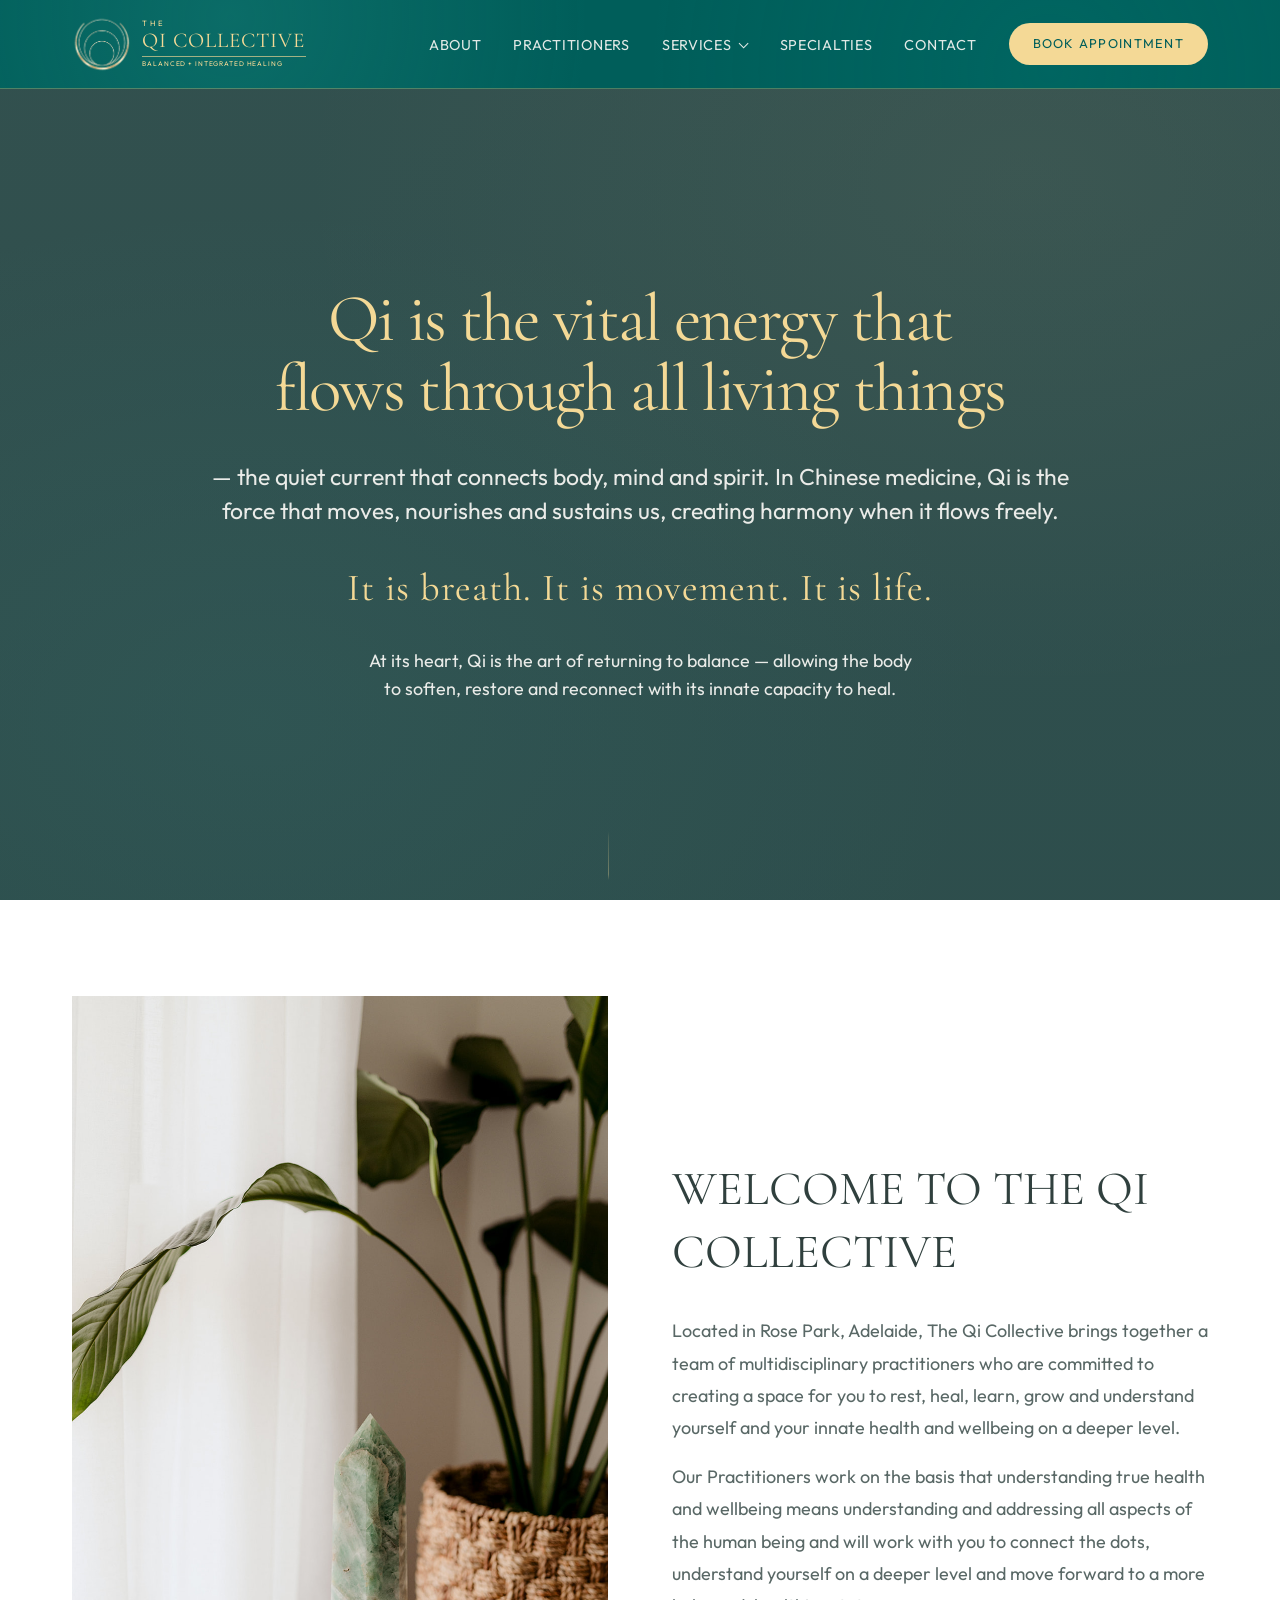
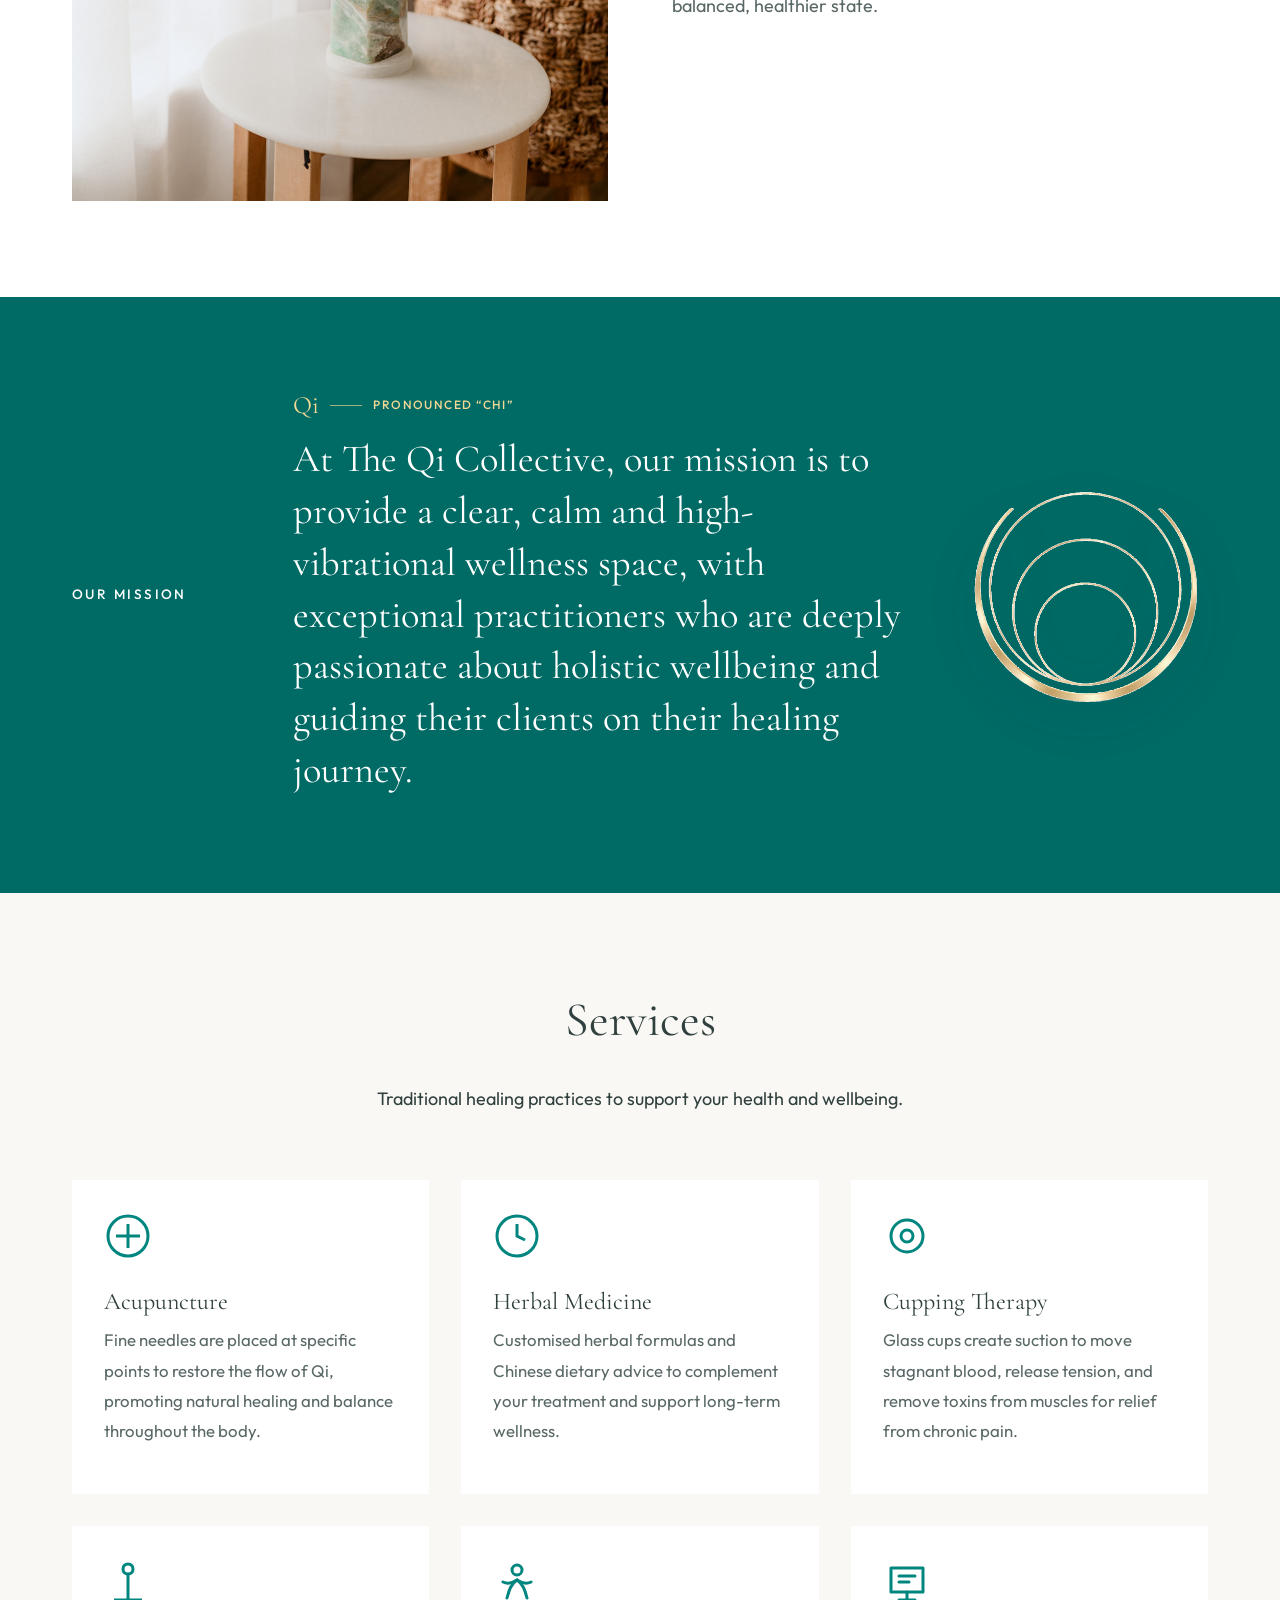
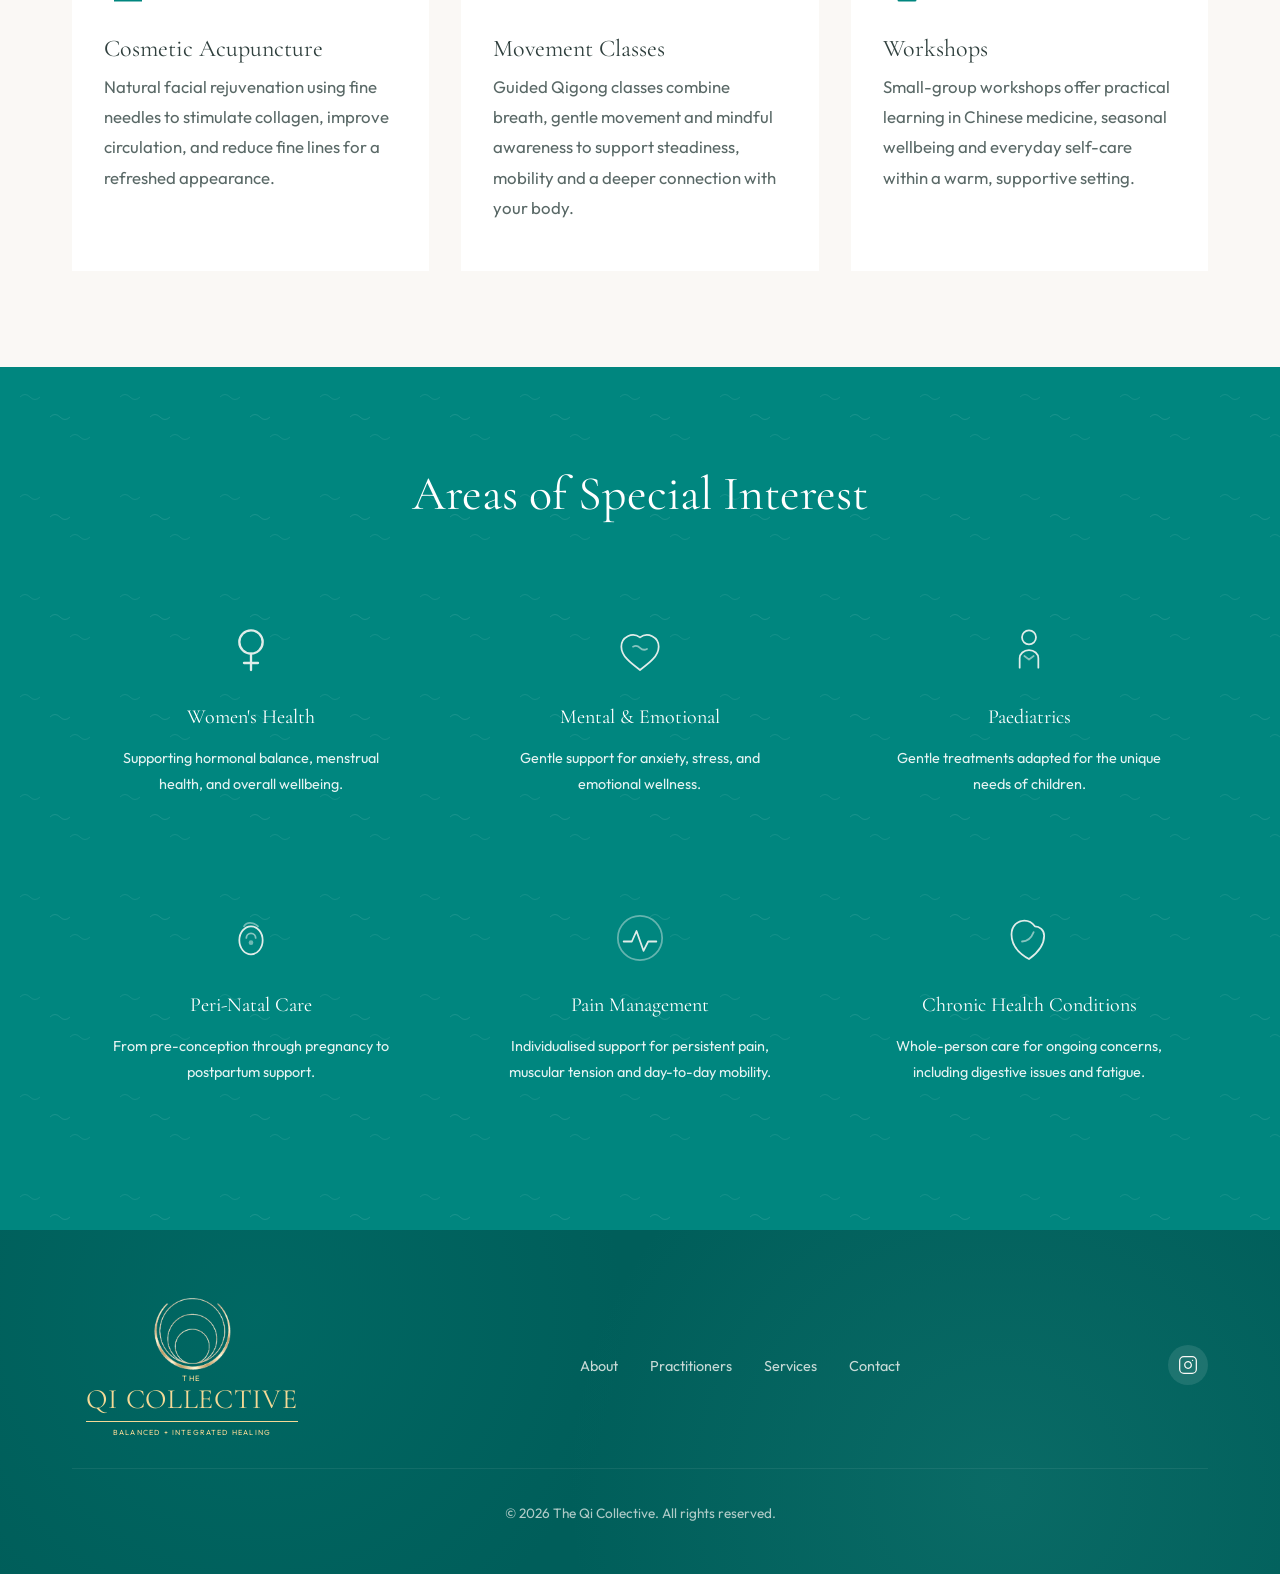
==== index.html @ 510e0f84 "Polish homepage hero and add scroll cue" ====
<!DOCTYPE html>
<html lang="en">
<head>
  <meta charset="UTF-8">
  <meta name="viewport" content="width=device-width, initial-scale=1.0">
  <meta name="description" content="The Qi Collective - Acupuncture and Chinese Medicine in Rose Park, Adelaide. A multidisciplinary team offering acupuncture, herbal medicine, cupping, and holistic care.">
  <title>The Qi Collective | Acupuncture &amp; Chinese Medicine Adelaide</title>
  <link rel="icon" type="image/png" href="images/qi-logo-mark-gold-transparent.png">

  <!-- Fonts -->
  <link rel="preconnect" href="https://fonts.googleapis.com">
  <link rel="preconnect" href="https://fonts.gstatic.com" crossorigin>
  <link href="https://fonts.googleapis.com/css2?family=Cormorant+Garamond:wght@400;500;600&family=Outfit:wght@300;400;500&display=swap" rel="stylesheet">

  <!-- Styles -->
  <link rel="stylesheet" href="css/styles.css">
</head>
<body>
  <!-- Header -->
  <header class="header">
    <div class="header__inner">
      <a href="index.html" class="logo" aria-label="The Qi Collective home">
        <svg class="logo__mark" viewBox="180 90 965 900" aria-hidden="true" focusable="false">
          <image href="images/qi-logo-mark-gold-transparent.png" width="1325" height="1080"/>
        </svg>
        <span class="logo__lockup" aria-hidden="true">
          <span class="logo__eyebrow">The</span>
          <span class="logo__name">Qi Collective</span>
          <span class="logo__tagline">Balanced + Integrated Healing</span>
        </span>
      </a>

      <nav class="nav" aria-label="Primary navigation">
        <button class="nav-toggle" type="button" aria-label="Toggle navigation" aria-expanded="false" aria-controls="primary-navigation">
          <span></span>
          <span></span>
          <span></span>
        </button>
        <ul class="nav__list" id="primary-navigation">
          <li><a href="about.html" class="nav__link">About</a></li>
          <li><a href="practitioners.html" class="nav__link">Practitioners</a></li>
          <li class="nav__item--dropdown">
            <button class="nav__link nav__dropdown-toggle" type="button" aria-expanded="false" aria-controls="services-menu">
              Services <span class="nav__dropdown-icon" aria-hidden="true"></span>
            </button>
            <ul class="nav__dropdown" id="services-menu">
              <li><a href="services.html" class="nav__dropdown-link">Services</a></li>
              <li><a href="booking.html" class="nav__dropdown-link">Appointments</a></li>
              <li><a href="contact.html?subject=movement" class="nav__dropdown-link">Movement</a></li>
              <li><a href="contact.html?subject=workshops" class="nav__dropdown-link">Education/Workshops</a></li>
            </ul>
          </li>
          <li><a href="specialties.html" class="nav__link">Specialties</a></li>
          <li><a href="contact.html" class="nav__link">Contact</a></li>
          <li class="nav__item--mobile"><a href="booking.html" class="btn btn--primary btn--small">Book Appointment</a></li>
        </ul>
        <a href="booking.html" class="btn btn--primary btn--small nav__book-btn">Book Appointment</a>
      </nav>
    </div>
  </header>

  <!-- Hero Section -->
  <section class="hero">
    <video class="hero__video" muted loop playsinline aria-hidden="true">
      <source src="images/ocean-bg.mp4" type="video/mp4">
    </video>
    <div class="hero__overlay"></div>
    <div class="hero__content">
      <h1 class="hero__title">Qi is the vital energy that flows through all living things</h1>
      <p class="hero__description hero__description--lead">
        — the quiet current that connects body, mind and spirit. In Chinese medicine, Qi is the
        force that moves, nourishes and sustains us, creating harmony when it flows freely.
      </p>
      <p class="hero__mantra">It is breath. It is movement. It is life.</p>
      <p class="hero__description hero__description--supporting">
        At its heart, Qi is the art of returning to balance — allowing the body to soften,
        restore and reconnect with its innate capacity to heal.
      </p>
    </div>
    <a class="hero__scroll-cue" href="#about" aria-label="Scroll to the welcome section">
      <span class="hero__scroll-cue-line" aria-hidden="true"></span>
    </a>
  </section>

  <!-- About Section -->
  <section id="about" class="about section-padding">
    <div class="container">
      <div class="about__grid">
        <div class="about__image fade-in-left">
          <img src="images/qi-collective-welcome.jpg" alt="Green crystal and leafy plant in The Qi Collective treatment space">
        </div>
        <div class="about__content fade-in-right">
          <h2>WELCOME TO THE QI COLLECTIVE</h2>
          <p>
            Located in Rose Park, Adelaide, The Qi Collective brings together a team of
            multidisciplinary practitioners who are committed to creating a space for you
            to rest, heal, learn, grow and understand yourself and your innate health and
            wellbeing on a deeper level.
          </p>
          <p>
            Our Practitioners work on the basis that understanding true health and wellbeing
            means understanding and addressing all aspects of the human being and will work
            with you to connect the dots, understand yourself on a deeper level and move
            forward to a more balanced, healthier state.
          </p>
        </div>
      </div>
    </div>
  </section>

  <!-- Mission Section -->
  <section class="mission section-padding">
    <div class="container">
      <div class="mission__inner fade-in">
        <h2>OUR MISSION</h2>
        <div class="mission__content">
          <div class="pronunciation-key">
            <span class="pronunciation-key__term">Qi</span>
            <span class="pronunciation-key__rule" aria-hidden="true"></span>
            <span class="pronunciation-key__guide">pronounced &ldquo;chi&rdquo;</span>
          </div>
          <p>
            At The Qi Collective, our mission is to provide a clear, calm and high-vibrational
            wellness space, with exceptional practitioners who are deeply passionate about holistic
            wellbeing and guiding their clients on their healing journey.
          </p>
        </div>
        <svg class="mission__emblem" viewBox="180 90 965 900" role="img" aria-label="The Qi Collective gold ripple mark">
          <image href="images/qi-logo-mark-gold-transparent.png" width="1325" height="1080"/>
        </svg>
      </div>
    </div>
  </section>

  <!-- Services Section -->
  <section id="services" class="services section-padding">
    <div class="container">
      <div class="services__header fade-in">
        <h2>Services</h2>
        <p>Traditional healing practices to support your health and wellbeing.</p>
      </div>
      <div class="services__grid">
        <div class="service-card fade-in-scale stagger-1">
          <svg class="service-card__icon" viewBox="0 0 24 24" fill="none" stroke="currentColor" stroke-width="1.5">
            <circle cx="12" cy="12" r="10"/>
            <path d="M12 6v12M6 12h12"/>
          </svg>
          <h3 class="service-card__title">Acupuncture</h3>
          <p class="service-card__description">
            Fine needles are placed at specific points to restore the flow of Qi,
            promoting natural healing and balance throughout the body.
          </p>
        </div>
        <div class="service-card fade-in-scale stagger-2">
          <svg class="service-card__icon" viewBox="0 0 24 24" fill="none" stroke="currentColor" stroke-width="1.5">
            <path d="M12 2C6.5 2 2 6.5 2 12s4.5 10 10 10 10-4.5 10-10S17.5 2 12 2z"/>
            <path d="M12 6v6l4 2"/>
          </svg>
          <h3 class="service-card__title">Herbal Medicine</h3>
          <p class="service-card__description">
            Customised herbal formulas and Chinese dietary advice to complement
            your treatment and support long-term wellness.
          </p>
        </div>
        <div class="service-card fade-in-scale stagger-3">
          <svg class="service-card__icon" viewBox="0 0 24 24" fill="none" stroke="currentColor" stroke-width="1.5">
            <circle cx="12" cy="12" r="8"/>
            <circle cx="12" cy="12" r="3"/>
          </svg>
          <h3 class="service-card__title">Cupping Therapy</h3>
          <p class="service-card__description">
            Glass cups create suction to move stagnant blood, release tension,
            and remove toxins from muscles for relief from chronic pain.
          </p>
        </div>
        <div class="service-card fade-in-scale stagger-4">
          <svg class="service-card__icon" viewBox="0 0 24 24" fill="none" stroke="currentColor" stroke-width="1.5">
            <path d="M12 3c-1.5 0-2.5 1-2.5 2.5S10.5 8 12 8s2.5-1 2.5-2.5S13.5 3 12 3z"/>
            <path d="M12 8v13"/>
            <path d="M5 21h14"/>
          </svg>
          <h3 class="service-card__title">Cosmetic Acupuncture</h3>
          <p class="service-card__description">
            Natural facial rejuvenation using fine needles to stimulate collagen,
            improve circulation, and reduce fine lines for a refreshed appearance.
          </p>
        </div>
        <div class="service-card fade-in-scale stagger-5">
          <svg class="service-card__icon" viewBox="0 0 24 24" fill="none" stroke="currentColor" stroke-width="1.5" stroke-linecap="round" stroke-linejoin="round">
            <path d="M7 20c1-4 2-7 5-9"/>
            <path d="M17 20c-1-4-2-7-5-9"/>
            <circle cx="12" cy="6" r="2.5"/>
            <path d="M5 12c2 1 4 1 7-1 3 2 5 2 7 1"/>
          </svg>
          <h3 class="service-card__title">Movement Classes</h3>
          <p class="service-card__description">
            Guided Qigong classes combine breath, gentle movement and mindful awareness to
            support steadiness, mobility and a deeper connection with your body.
          </p>
        </div>
        <div class="service-card fade-in-scale stagger-6">
          <svg class="service-card__icon" viewBox="0 0 24 24" fill="none" stroke="currentColor" stroke-width="1.5" stroke-linecap="round" stroke-linejoin="round">
            <path d="M4 5h16v12H4z"/>
            <path d="M8 21h8M12 17v4"/>
            <path d="M8 9h8M8 12h5"/>
          </svg>
          <h3 class="service-card__title">Workshops</h3>
          <p class="service-card__description">
            Small-group workshops offer practical learning in Chinese medicine, seasonal
            wellbeing and everyday self-care within a warm, supportive setting.
          </p>
        </div>
      </div>
    </div>
  </section>

  <!-- Special Interests Section -->
  <section id="specialties" class="interests section-padding">
    <div class="container">
      <h2 class="fade-in">Areas of Special Interest</h2>
      <div class="interests__list">
        <div class="interest-item fade-in stagger-1">
          <svg class="interest-item__icon" viewBox="0 0 48 48" fill="none" stroke="currentColor" stroke-width="2" stroke-linecap="round" stroke-linejoin="round">
            <circle cx="24" cy="18" r="10"/>
            <path d="M24 28v14"/>
            <path d="M18 36h12"/>
          </svg>
          <h3>Women's Health</h3>
          <p>Supporting hormonal balance, menstrual health, and overall wellbeing.</p>
        </div>
        <div class="interest-item fade-in stagger-2">
          <svg class="interest-item__icon" viewBox="0 0 48 48" fill="none" stroke="currentColor" stroke-width="1.5" stroke-linecap="round" stroke-linejoin="round">
            <path d="M24 42c-8-6-16-12-16-20a10 10 0 0116-8 10 10 0 0116 8c0 8-8 14-16 20z"/>
            <path d="M18 22c2-1 4-1 6 1s4 2 6 1" opacity="0.6"/>
          </svg>
          <h3>Mental &amp; Emotional</h3>
          <p>Gentle support for anxiety, stress, and emotional wellness.</p>
        </div>
        <div class="interest-item fade-in stagger-3">
          <svg class="interest-item__icon" viewBox="0 0 48 48" fill="none" stroke="currentColor" stroke-width="1.5" stroke-linecap="round" stroke-linejoin="round">
            <circle cx="24" cy="14" r="6"/>
            <path d="M16 40v-8c0-4 3.5-7 8-7s8 3 8 7v8"/>
            <path d="M20 30l4 3 4-3" opacity="0.6"/>
          </svg>
          <h3>Paediatrics</h3>
          <p>Gentle treatments adapted for the unique needs of children.</p>
        </div>
        <div class="interest-item fade-in stagger-4">
          <svg class="interest-item__icon" viewBox="0 0 48 48" fill="none" stroke="currentColor" stroke-width="1.5" stroke-linecap="round" stroke-linejoin="round">
            <ellipse cx="24" cy="26" rx="10" ry="12"/>
            <path d="M20 24c0-2 1.5-4 4-4s4 2 4 4" opacity="0.6"/>
            <circle cx="24" cy="28" r="2" fill="currentColor" stroke="none" opacity="0.5"/>
            <path d="M18 14c2-4 8-4 12 0" opacity="0.5"/>
          </svg>
          <h3>Peri-Natal Care</h3>
          <p>From pre-conception through pregnancy to postpartum support.</p>
        </div>
        <div class="interest-item fade-in stagger-5">
          <svg class="interest-item__icon" viewBox="0 0 48 48" fill="none" stroke="currentColor" stroke-width="1.5" stroke-linecap="round" stroke-linejoin="round">
            <path d="M10 27h7l4-9 6 17 4-8h7"/>
            <circle cx="24" cy="24" r="19" opacity="0.45"/>
          </svg>
          <h3>Pain Management</h3>
          <p>Individualised support for persistent pain, muscular tension and day-to-day mobility.</p>
        </div>
        <div class="interest-item fade-in stagger-6">
          <svg class="interest-item__icon" viewBox="0 0 48 48" fill="none" stroke="currentColor" stroke-width="1.5" stroke-linecap="round" stroke-linejoin="round">
            <path d="M24 42c-9-5-15-12-15-21 0-7 5-12 11-12 4 0 7 2 9 5 4 0 8 3 8 8 0 8-6 15-13 20z"/>
            <path d="M18 27c4 0 8-3 10-8" opacity="0.6"/>
          </svg>
          <h3>Chronic Health Conditions</h3>
          <p>Whole-person care for ongoing concerns, including digestive issues and fatigue.</p>
        </div>
      </div>
    </div>
  </section>

  <!-- Footer -->
  <footer class="footer">
    <div class="container">
      <div class="footer__inner">
        <a href="index.html" class="footer__logo" aria-label="The Qi Collective home">
          <svg class="footer__logo-mark" viewBox="180 90 965 900" aria-hidden="true" focusable="false">
            <image href="images/qi-logo-mark-gold-transparent.png" width="1325" height="1080"/>
          </svg>
          <span class="footer__logo-lockup" aria-hidden="true">
            <span class="footer__logo-eyebrow">The</span>
            <span class="footer__logo-name">Qi Collective</span>
            <span class="footer__logo-tagline">Balanced + Integrated Healing</span>
          </span>
        </a>
        <ul class="footer__links">
          <li><a href="about.html">About</a></li>
          <li><a href="practitioners.html">Practitioners</a></li>
          <li><a href="services.html">Services</a></li>
          <li><a href="contact.html">Contact</a></li>
        </ul>
        <div class="footer__social">
          <a href="https://www.instagram.com/charlottepowell_acupuncture/" target="_blank" rel="noopener noreferrer" class="social-link" aria-label="Follow us on Instagram">
            <svg viewBox="0 0 24 24" fill="none" stroke="currentColor" stroke-width="1.5" stroke-linecap="round" stroke-linejoin="round">
              <rect x="2" y="2" width="20" height="20" rx="5" ry="5"/>
              <path d="M16 11.37A4 4 0 1 1 12.63 8 4 4 0 0 1 16 11.37z"/>
              <line x1="17.5" y1="6.5" x2="17.51" y2="6.5"/>
            </svg>
          </a>
        </div>
      </div>
      <div class="footer__bottom">
        <p>&copy; 2026 The Qi Collective. All rights reserved.</p>
      </div>
    </div>
  </footer>

  <!-- Scripts -->
  <script src="js/main.js"></script>
</body>
</html>
---- css/styles.css ----
/* ============================================
   Charlotte Clinic - Acupuncture & Chinese Medicine
   Main Stylesheet
   ============================================ */

/* CSS Custom Properties (Design Tokens) */
:root {
  /* Colors - The Qi Collective Brand */
  --color-cream: #FAF8F5;
  --color-cream-dark: #F0EDE8;
  --color-sage: #00867F;
  --color-sage-light: #35A39A;
  --color-sage-dark: #006A65;
  --color-teal-deep: #005E5A;
  --color-terracotta: #B8956E;
  --color-terracotta-light: #D4BCA0;
  --color-gold: #DDBB72;
  --color-gold-light: #F4D996;
  --color-charcoal: #30403E;
  --color-charcoal-light: #596866;
  --color-white: #FFFFFF;

  /* Typography */
  --font-heading: 'Cormorant Garamond', Georgia, serif;
  --font-body: 'Outfit', -apple-system, BlinkMacSystemFont, sans-serif;

  /* Spacing */
  --space-xs: 0.5rem;
  --space-sm: 1rem;
  --space-md: 2rem;
  --space-lg: 4rem;
  --space-xl: 6rem;

  /* Layout */
  --container-max: 1200px;
  --container-narrow: 800px;
  --header-height: 88px;

  /* Transitions */
  --transition-fast: 0.2s ease;
  --transition-smooth: 0.3s ease;
}

/* Reset & Base */
*, *::before, *::after {
  box-sizing: border-box;
  margin: 0;
  padding: 0;
}

html {
  font-size: 16px;
  scroll-behavior: smooth;
}

body {
  font-family: var(--font-body);
  font-size: 1.125rem;
  line-height: 1.8;
  color: var(--color-charcoal);
  background-color: var(--color-cream);
  overflow-x: hidden;
}

/* Typography */
h1, h2, h3, h4, h5, h6 {
  font-family: var(--font-heading);
  font-weight: 400;
  line-height: 1.3;
  color: var(--color-charcoal);
}

h1 {
  font-size: clamp(2.5rem, 5vw, 4rem);
  letter-spacing: -0.02em;
}

h2 {
  font-size: clamp(2rem, 4vw, 3rem);
  margin-bottom: var(--space-md);
}

h3 {
  font-size: clamp(1.5rem, 3vw, 2rem);
  margin-bottom: var(--space-sm);
}

p {
  margin-bottom: var(--space-sm);
}

a {
  color: var(--color-sage-dark);
  text-decoration: none;
  transition: color var(--transition-fast);
}

a:hover {
  color: var(--color-terracotta);
}

/* Utility Classes */
.container {
  width: 100%;
  max-width: var(--container-max);
  margin: 0 auto;
  padding: 0 var(--space-md);
}

.container--narrow {
  max-width: var(--container-narrow);
}

.text-center {
  text-align: center;
}

.section-padding {
  padding: var(--space-xl) 0;
}

/* ============================================
   Header & Navigation
   ============================================ */
.header {
  position: fixed;
  top: 0;
  left: 0;
  right: 0;
  z-index: 100;
  background-color: var(--color-teal-deep);
  background-image:
    radial-gradient(circle at 18% 20%, rgba(53, 163, 154, 0.2), transparent 34%),
    radial-gradient(circle at 82% 80%, rgba(0, 134, 127, 0.18), transparent 38%);
  border-bottom: 1px solid rgba(221, 187, 114, 0.35);
  transition: background-color var(--transition-smooth);
}

.header__inner {
  display: flex;
  align-items: center;
  justify-content: space-between;
  min-height: var(--header-height);
  padding: 0.65rem var(--space-md);
  max-width: var(--container-max);
  margin: 0 auto;
}

.logo {
  display: inline-flex;
  align-items: center;
  gap: 0.7rem;
  color: var(--color-gold-light);
  transition: opacity var(--transition-smooth);
}

.logo__mark {
  width: 3.7rem;
  height: 3.5rem;
  flex-shrink: 0;
}

.logo__lockup {
  display: flex;
  min-width: 10.25rem;
  flex-direction: column;
  color: var(--color-gold-light);
  line-height: 1;
}

.logo__eyebrow {
  margin-bottom: 0.12rem;
  font-family: var(--font-body);
  font-size: 0.48rem;
  letter-spacing: 0.34em;
  text-transform: uppercase;
}

.logo__name {
  font-family: var(--font-heading);
  font-size: 1.32rem;
  letter-spacing: 0.045em;
  text-transform: uppercase;
  white-space: nowrap;
}

.logo__tagline {
  margin-top: 0.28rem;
  padding-top: 0.28rem;
  border-top: 1px solid rgba(244, 217, 150, 0.65);
  font-family: var(--font-body);
  font-size: 0.42rem;
  letter-spacing: 0.13em;
  text-transform: uppercase;
  white-space: nowrap;
}

.logo:hover {
  color: var(--color-gold-light);
  opacity: 0.86;
}

.nav__list {
  display: flex;
  gap: var(--space-md);
  list-style: none;
}

.nav__link {
  font-size: 0.9rem;
  letter-spacing: 0.05em;
  text-transform: uppercase;
  color: rgba(250, 248, 245, 0.9);
  position: relative;
}

.nav__link::after {
  content: '';
  position: absolute;
  bottom: -4px;
  left: 0;
  width: 0;
  height: 1px;
  background-color: var(--color-gold);
  transition: width var(--transition-smooth);
}

.nav__link:hover::after {
  width: 100%;
}

.nav__link:hover {
  color: var(--color-gold-light);
}

.nav__item--dropdown {
  position: relative;
}

.nav__dropdown-toggle {
  display: inline-flex;
  align-items: center;
  gap: 0.55rem;
  padding: 0;
  border: 0;
  background: none;
  font-family: var(--font-body);
  cursor: pointer;
}

.nav__dropdown-icon {
  width: 0.45rem;
  height: 0.45rem;
  margin-top: -0.2rem;
  border-right: 1px solid currentColor;
  border-bottom: 1px solid currentColor;
  transform: rotate(45deg);
  transition: transform var(--transition-smooth);
}

.nav__dropdown {
  position: absolute;
  z-index: 110;
  top: calc(100% + 1rem);
  left: 50%;
  min-width: 235px;
  padding: 0.45rem 0;
  border-top: 2px solid var(--color-gold);
  background-color: var(--color-white);
  box-shadow: 0 16px 35px rgba(42, 99, 98, 0.16);
  list-style: none;
  opacity: 0;
  visibility: hidden;
  pointer-events: none;
  transform: translate(-50%, -0.5rem);
  transition: opacity var(--transition-smooth), transform var(--transition-smooth), visibility var(--transition-smooth);
}

.nav__item--dropdown.is-open .nav__dropdown {
  opacity: 1;
  visibility: visible;
  pointer-events: auto;
  transform: translate(-50%, 0);
}

.nav__item--dropdown.is-open .nav__dropdown-icon {
  transform: translateY(0.2rem) rotate(225deg);
}

.nav__dropdown-link {
  display: block;
  padding: 0.65rem 1.15rem;
  color: var(--color-charcoal);
  font-size: 0.86rem;
  letter-spacing: 0.04em;
  line-height: 1.4;
  white-space: nowrap;
}

.nav__dropdown-link:hover,
.nav__dropdown-link:focus-visible,
.nav__dropdown-link--active {
  background-color: var(--color-cream);
  color: var(--color-sage-dark);
}

.nav__dropdown-toggle:focus-visible,
.nav__dropdown-link:focus-visible {
  outline: 2px solid var(--color-gold);
  outline-offset: 3px;
}

/* Mobile Navigation Toggle */
.nav-toggle {
  display: none;
  background: none;
  border: none;
  cursor: pointer;
  padding: var(--space-xs);
}

.nav-toggle span {
  display: block;
  width: 24px;
  height: 2px;
  background-color: var(--color-gold-light);
  margin: 5px 0;
  transition: var(--transition-fast);
}

/* ============================================
   Hero Section
   ============================================ */
.hero {
  min-height: 100vh;
  display: flex;
  align-items: center;
  justify-content: center;
  text-align: center;
  padding-top: var(--header-height);
  background: var(--color-charcoal);
  overflow: hidden;
}

.hero__video {
  position: absolute;
  top: 0;
  left: 0;
  width: 100%;
  height: 100%;
  object-fit: cover;
  z-index: 1;
  opacity: 0.45;
}

.hero__overlay {
  position: absolute;
  top: 0;
  left: 0;
  right: 0;
  bottom: 0;
  background: linear-gradient(
    180deg,
    rgba(57, 130, 128, 0.25) 0%,
    rgba(42, 99, 98, 0.4) 100%
  );
  z-index: 2;
}

.hero__content {
  width: min(100%, 1120px);
  padding: clamp(1.5rem, 3vw, 2.5rem);
  position: relative;
  z-index: 3;
}

.hero__title {
  max-width: 980px;
  margin: 0 auto clamp(1.5rem, 4vh, 2.5rem);
  color: var(--color-gold-light);
  font-size: clamp(3rem, 5.25vw, 4.75rem);
  line-height: 1.04;
  letter-spacing: -0.025em;
  text-wrap: balance;
}

.hero__description {
  margin: 0 auto;
  color: rgba(250, 248, 245, 0.92);
  text-wrap: balance;
}

.hero__description--lead {
  max-width: 960px;
  font-size: clamp(1.25rem, 1.8vw, 1.5rem);
  line-height: 1.5;
}

.hero__description--supporting {
  max-width: 820px;
  font-size: clamp(1.1rem, 1.4vw, 1.25rem);
  line-height: 1.6;
}

.hero__mantra {
  margin: clamp(1.5rem, 4vh, 2.5rem) auto;
  color: var(--color-gold-light);
  font-family: var(--font-heading);
  font-size: clamp(1.75rem, 3vw, 2.4rem);
  line-height: 1.2;
  letter-spacing: 0.025em;
  text-wrap: balance;
}

.hero__scroll-cue {
  position: absolute;
  bottom: clamp(0.8rem, 2.2vh, 1.4rem);
  left: 50%;
  z-index: 4;
  display: flex;
  align-items: center;
  min-width: 4rem;
  opacity: 0;
  transform: translateX(-50%);
  animation: heroScrollCueReveal 0.8s ease-out 1.25s forwards;
}

.hero__scroll-cue:focus-visible {
  border-radius: 2px;
  outline: 2px solid var(--color-gold-light);
  outline-offset: 0.5rem;
}

.hero__scroll-cue-line {
  position: relative;
  width: 1px;
  height: clamp(2.25rem, 5.5vh, 3.25rem);
  background: linear-gradient(
    180deg,
    rgba(244, 217, 150, 0.08),
    rgba(244, 217, 150, 0.38)
  );
  overflow: hidden;
  transition: transform var(--transition-smooth);
  -webkit-mask-image: linear-gradient(180deg, transparent, #000 12%, #000 88%, transparent);
  mask-image: linear-gradient(180deg, transparent, #000 12%, #000 88%, transparent);
}

.hero__scroll-cue:hover .hero__scroll-cue-line {
  transform: scaleY(1.08);
}

.hero__scroll-cue-line::after {
  content: '';
  position: absolute;
  top: -45%;
  left: 0;
  width: 1px;
  height: 45%;
  background: linear-gradient(
    180deg,
    rgba(244, 217, 150, 0),
    var(--color-gold-light)
  );
  box-shadow: 0 0 7px rgba(244, 217, 150, 0.7);
  opacity: 0;
  animation: heroScrollLine 2.2s cubic-bezier(0.45, 0, 0.2, 1) 1.4s infinite;
}

/* Buttons */
.btn {
  display: inline-block;
  padding: 1rem 2.5rem;
  font-family: var(--font-body);
  font-size: 0.85rem;
  letter-spacing: 0.1em;
  text-transform: uppercase;
  border: none;
  cursor: pointer;
  transition: all var(--transition-smooth);
}

.btn--primary {
  background-color: var(--color-sage);
  color: var(--color-white);
}

.btn--primary:hover {
  background-color: var(--color-sage-dark);
  color: var(--color-white);
}

.btn--gold {
  background-color: var(--color-gold);
  color: var(--color-teal-deep);
}

.btn--gold:hover {
  background-color: var(--color-gold-light);
  color: var(--color-teal-deep);
}

.header .btn--primary {
  background-color: var(--color-gold-light);
  color: var(--color-teal-deep);
}

.header .btn--primary:hover {
  background-color: var(--color-gold);
  color: var(--color-teal-deep);
}

.btn--secondary {
  background-color: transparent;
  color: var(--color-charcoal);
  border: 1px solid var(--color-charcoal);
}

.btn--secondary:hover {
  background-color: var(--color-charcoal);
  color: var(--color-white);
}

/* ============================================
   About Section
   ============================================ */
.about {
  background-color: var(--color-white);
}

.about__grid {
  display: grid;
  grid-template-columns: 1fr 1fr;
  gap: var(--space-lg);
  align-items: center;
}

.about__image {
  position: relative;
}

.about__image img {
  width: 100%;
  height: auto;
  display: block;
}

.about__image-placeholder {
  width: 100%;
  aspect-ratio: 4/5;
  background-color: var(--color-cream-dark);
  display: flex;
  align-items: center;
  justify-content: center;
  color: var(--color-charcoal-light);
  font-size: 0.9rem;
}

.about__content h2 {
  color: var(--color-charcoal);
}

.about__content p {
  color: var(--color-charcoal-light);
}

.credentials {
  display: flex;
  flex-wrap: wrap;
  gap: var(--space-sm);
  margin-top: var(--space-md);
}

.credential-badge {
  padding: 0.5rem 1rem;
  background-color: var(--color-cream);
  font-size: 0.8rem;
  letter-spacing: 0.05em;
  color: var(--color-sage-dark);
}

/* ============================================
   Mission Section
   ============================================ */
.mission {
  position: relative;
  overflow: hidden;
  background-color: var(--color-sage-dark);
  color: var(--color-white);
}

.mission__inner {
  position: relative;
  z-index: 1;
  display: grid;
  grid-template-columns: minmax(8.5rem, 0.55fr) minmax(0, 2fr) minmax(11rem, 0.8fr);
  gap: clamp(1.5rem, 4vw, 4rem);
  align-items: center;
}

.mission h2 {
  margin: 0;
  color: var(--color-white);
  font-family: var(--font-body);
  font-size: 0.85rem;
  font-weight: 500;
  letter-spacing: 0.18em;
}

.mission p {
  max-width: 860px;
  margin: 0;
  color: var(--color-white);
  font-family: var(--font-heading);
  font-size: clamp(1.75rem, 3vw, 2.6rem);
  line-height: 1.35;
}

.mission__content {
  max-width: 860px;
}

.pronunciation-key {
  display: flex;
  align-items: center;
  gap: 0.7rem;
  margin-bottom: var(--space-sm);
  color: var(--color-gold-light);
}

.pronunciation-key__term {
  font-family: var(--font-heading);
  font-size: 1.55rem;
  line-height: 1;
}

.pronunciation-key__rule {
  width: 2rem;
  height: 1px;
  background-color: currentColor;
  opacity: 0.65;
}

.pronunciation-key__guide {
  font-family: var(--font-body);
  font-size: 0.75rem;
  font-weight: 500;
  letter-spacing: 0.12em;
  line-height: 1.2;
  text-transform: uppercase;
  white-space: nowrap;
}

.pronunciation-key--centered {
  width: fit-content;
  margin-right: auto;
  margin-bottom: var(--space-md);
  margin-left: auto;
}

.mission__emblem {
  display: block;
  width: min(100%, 18rem);
  justify-self: end;
  filter: drop-shadow(0 12px 24px rgba(0, 35, 33, 0.16));
}

/* ============================================
   Services Section
   ============================================ */
.services {
  background-color: var(--color-cream);
}

.services__header {
  text-align: center;
  max-width: 600px;
  margin: 0 auto var(--space-lg);
}

.services__grid {
  display: grid;
  grid-template-columns: repeat(auto-fit, minmax(280px, 1fr));
  gap: var(--space-md);
}

.service-card {
  background-color: var(--color-white);
  padding: var(--space-md);
  transition: transform var(--transition-smooth);
}

.service-card:hover {
  transform: translateY(-4px);
}

.service-card__icon {
  width: 48px;
  height: 48px;
  margin-bottom: var(--space-sm);
  color: var(--color-sage);
}

.service-card__title {
  font-family: var(--font-heading);
  font-size: 1.5rem;
  margin-bottom: var(--space-xs);
}

.service-card__description {
  font-size: 1.05rem;
  color: var(--color-charcoal-light);
}

/* ============================================
   Special Interests Section
   ============================================ */
.interests {
  background-color: var(--color-sage);
  color: var(--color-white);
}

.interests h2 {
  color: var(--color-white);
  text-align: center;
}

.interests__list {
  display: grid;
  grid-template-columns: repeat(3, minmax(0, 1fr));
  gap: var(--space-md);
  margin-top: var(--space-lg);
  text-align: center;
}

.interest-item {
  padding: var(--space-md);
  text-align: center;
}

.interest-item__icon {
  width: 56px;
  height: 56px;
  margin-bottom: var(--space-sm);
  color: var(--color-cream);
  opacity: 0.9;
  transition: transform var(--transition-smooth), opacity var(--transition-smooth);
}

.interest-item:hover .interest-item__icon {
  transform: scale(1.1);
  opacity: 1;
}

.interest-item h3 {
  color: var(--color-white);
  font-size: 1.25rem;
}

.interest-item p {
  font-size: 0.9rem;
  opacity: 0.9;
}

/* ============================================
   Contact Section
   ============================================ */
.contact {
  background-color: var(--color-white);
}

.contact__grid {
  display: grid;
  grid-template-columns: 1fr 1fr;
  gap: var(--space-lg);
}

.contact__info h2 {
  margin-bottom: var(--space-sm);
}

.contact__details {
  margin-top: var(--space-md);
}

.contact__item {
  display: flex;
  align-items: flex-start;
  gap: var(--space-sm);
  margin-bottom: var(--space-sm);
}

.contact__item-icon {
  width: 20px;
  height: 20px;
  color: var(--color-sage);
  flex-shrink: 0;
  margin-top: 4px;
}

/* Contact Form */
.contact-form {
  display: flex;
  flex-direction: column;
  gap: var(--space-sm);
}

.form-group {
  display: flex;
  flex-direction: column;
  gap: var(--space-xs);
}

.form-group label {
  font-size: 0.85rem;
  letter-spacing: 0.05em;
  text-transform: uppercase;
  color: var(--color-charcoal-light);
}

.form-group input,
.form-group textarea {
  padding: 1rem;
  border: 1px solid var(--color-cream-dark);
  background-color: var(--color-cream);
  font-family: var(--font-body);
  font-size: 1rem;
  color: var(--color-charcoal);
  transition: border-color var(--transition-fast);
}

.form-group input:focus,
.form-group textarea:focus {
  outline: none;
  border-color: var(--color-sage);
}

.form-group textarea {
  min-height: 150px;
  resize: vertical;
}

/* ============================================
   Footer
   ============================================ */
.footer {
  background-color: var(--color-teal-deep);
  background-image:
    radial-gradient(circle at 20% 25%, rgba(0, 134, 127, 0.24), transparent 35%),
    radial-gradient(circle at 78% 75%, rgba(53, 163, 154, 0.18), transparent 42%);
  color: var(--color-cream);
  padding: var(--space-lg) 0 var(--space-md);
}

.footer__inner {
  display: flex;
  justify-content: space-between;
  align-items: center;
  flex-wrap: wrap;
  gap: var(--space-md);
}

.footer__logo {
  display: grid;
  width: clamp(12rem, 20vw, 15rem);
  justify-items: center;
  color: var(--color-gold-light);
  line-height: 1;
  transition: opacity var(--transition-smooth);
}

.footer__logo-mark {
  display: block;
  width: 5.25rem;
  margin-bottom: 0.2rem;
}

.footer__logo-lockup {
  display: flex;
  flex-direction: column;
  align-items: center;
}

.footer__logo-eyebrow {
  margin-bottom: 0.15rem;
  font-size: 0.48rem;
  letter-spacing: 0.22em;
  text-transform: uppercase;
}

.footer__logo-name {
  font-family: var(--font-heading);
  font-size: 1.75rem;
  letter-spacing: 0.025em;
  text-transform: uppercase;
  white-space: nowrap;
}

.footer__logo-tagline {
  width: 100%;
  margin-top: 0.45rem;
  padding-top: 0.45rem;
  border-top: 1px solid currentColor;
  font-size: 0.46rem;
  letter-spacing: 0.16em;
  text-align: center;
  text-transform: uppercase;
}

.footer__logo:hover {
  opacity: 0.86;
}

.footer__links {
  display: flex;
  gap: var(--space-md);
  list-style: none;
}

.footer__links a {
  color: var(--color-cream);
  font-size: 0.9rem;
  opacity: 0.8;
}

.footer__links a:hover {
  opacity: 1;
  color: var(--color-gold-light);
}

.footer__social {
  display: flex;
  gap: var(--space-sm);
}

.social-link {
  display: flex;
  align-items: center;
  justify-content: center;
  width: 40px;
  height: 40px;
  border-radius: 50%;
  background-color: rgba(255, 255, 255, 0.1);
  color: var(--color-cream);
  transition: all var(--transition-smooth);
}

.social-link:hover {
  background-color: var(--color-gold);
  color: var(--color-teal-deep);
  transform: translateY(-2px);
}

.social-link svg {
  width: 20px;
  height: 20px;
}

.footer__bottom {
  text-align: center;
  margin-top: var(--space-md);
  padding-top: var(--space-md);
  border-top: 1px solid rgba(255, 255, 255, 0.1);
  font-size: 0.85rem;
  opacity: 0.7;
}

/* ============================================
   Page Headers (for inner pages)
   ============================================ */
.page-header {
  padding: calc(var(--header-height) + var(--space-xl)) 0 var(--space-lg);
  background-color: var(--color-cream-dark);
  text-align: center;
}

.page-header h1 {
  margin-bottom: var(--space-sm);
}

.page-header p {
  font-size: 1.25rem;
  color: var(--color-charcoal-light);
  max-width: 600px;
  margin: 0 auto;
}

.page-header--sage {
  background-color: var(--color-sage);
  color: var(--color-white);
}

.page-header--sage h1,
.page-header--sage p {
  color: var(--color-white);
}

/* ============================================
   About Page Styles
   ============================================ */
.section-eyebrow {
  margin-bottom: var(--space-xs);
  color: var(--color-sage-dark);
  font-size: 0.78rem;
  font-weight: 500;
  letter-spacing: 0.18em;
  text-transform: uppercase;
}

.about-page__founding {
  display: grid;
  gap: var(--space-md);
  align-items: center;
  margin-bottom: var(--space-xl);
}

.about-page__founding-copy h2 {
  margin-bottom: var(--space-md);
}

.about-page__founding-copy > p:last-child {
  margin-bottom: 0;
  color: var(--color-charcoal-light);
  font-size: 1.12rem;
}

.about-page__founding-image img {
  display: block;
  width: 100%;
  height: auto;
}

.about-page__qi {
  position: relative;
  margin-bottom: var(--space-xl);
  padding: clamp(2rem, 7vw, 5rem);
  overflow: hidden;
  background-color: var(--color-teal-deep);
  background-image:
    radial-gradient(circle at 15% 20%, rgba(53, 163, 154, 0.24), transparent 38%),
    radial-gradient(circle at 85% 80%, rgba(0, 134, 127, 0.2), transparent 40%);
  text-align: center;
}

.about-page__qi .section-eyebrow {
  color: var(--color-gold-light);
}

.about-page__qi p {
  max-width: 880px;
  margin-right: auto;
  margin-left: auto;
  color: rgba(250, 248, 245, 0.92);
}

.about-page__qi-lead {
  font-family: var(--font-heading);
  font-size: clamp(1.55rem, 3vw, 2.35rem);
  line-height: 1.45;
}

.about-page__mantra {
  padding: var(--space-sm) 0;
  color: var(--color-gold-light) !important;
  font-family: var(--font-heading);
  font-size: clamp(1.55rem, 3vw, 2rem);
  letter-spacing: 0.025em;
}

.about-page__mission-grid {
  display: grid;
  gap: var(--space-md);
  margin-bottom: var(--space-xl);
}

.about-page__statement {
  padding: clamp(1.5rem, 4vw, 2.5rem);
  border-top: 2px solid var(--color-gold);
  background-color: var(--color-white);
}

.about-page__statement > p:last-child {
  margin-bottom: 0;
  color: var(--color-charcoal-light);
  font-family: var(--font-heading);
  font-size: clamp(1.4rem, 2.5vw, 1.85rem);
  line-height: 1.5;
}

.about-page__nurturing {
  padding: clamp(2rem, 6vw, 4rem);
  background-color: var(--color-sage-dark);
  text-align: center;
}

.about-page__nurturing p {
  max-width: 850px;
  margin: 0 auto var(--space-md);
  color: var(--color-white);
  font-family: var(--font-heading);
  font-size: clamp(1.5rem, 3vw, 2.15rem);
  line-height: 1.45;
}

@media (min-width: 769px) {
  .about-page__founding {
    grid-template-columns: 1fr 1fr;
    gap: var(--space-lg);
  }

  .about-page__mission-grid {
    grid-template-columns: repeat(2, minmax(0, 1fr));
  }
}

/* ============================================
   Services Page Styles
   ============================================ */
.services-page__grid {
  display: grid;
  grid-template-columns: repeat(3, minmax(0, 1fr));
  gap: var(--space-sm);
}

.service-detail {
  display: flex;
  min-height: 285px;
  flex-direction: column;
  gap: var(--space-sm);
  padding: 1.5rem;
  border-top: 2px solid var(--color-sage);
  background-color: var(--color-white);
  transition: transform var(--transition-smooth), box-shadow var(--transition-smooth);
}

.service-detail:hover {
  box-shadow: 0 14px 30px rgba(42, 99, 98, 0.1);
  transform: translateY(-4px);
}

.service-detail__icon {
  width: 48px;
  height: 48px;
  color: var(--color-sage);
}

.service-detail__icon svg {
  width: 100%;
  height: 100%;
}

.service-detail__content h2 {
  font-size: 1.55rem;
  margin-bottom: var(--space-sm);
}

.service-detail__content p {
  margin: 0;
  color: var(--color-charcoal-light);
  font-size: 1rem;
  line-height: 1.65;
}

.service-detail__content p + p {
  margin-top: var(--space-sm);
}

.service-detail__list {
  margin-top: var(--space-xs);
  padding-left: 1.15rem;
  color: var(--color-charcoal-light);
  font-size: 0.95rem;
  line-height: 1.55;
}

.service-detail__list li::marker {
  color: var(--color-sage);
}

@media (max-width: 1024px) {
  .services-page__grid {
    grid-template-columns: repeat(2, minmax(0, 1fr));
  }

  .service-detail:last-child {
    grid-column: 1 / -1;
    width: calc(50% - var(--space-xs));
    justify-self: center;
  }
}

.services-page__cta {
  text-align: center;
  margin-top: var(--space-xl);
  padding: var(--space-lg);
  background-color: var(--color-cream-dark);
}

.services-page__cta h2 {
  margin-bottom: var(--space-sm);
}

.services-page__cta p {
  margin-bottom: var(--space-md);
  color: var(--color-charcoal-light);
}

/* ============================================
   Specialties Page Styles
   ============================================ */
.specialties-page__grid {
  display: grid;
  grid-template-columns: repeat(auto-fit, minmax(300px, 1fr));
  gap: var(--space-lg);
}

.specialty-detail {
  background-color: var(--color-white);
  padding: var(--space-md);
}

.specialty-detail h2 {
  font-size: 1.5rem;
  margin-bottom: var(--space-sm);
  color: var(--color-sage-dark);
}

.specialty-detail p {
  color: var(--color-charcoal-light);
}

.specialty-list {
  list-style: none;
  margin: var(--space-sm) 0;
}

.specialty-list li {
  position: relative;
  padding-left: 1.5rem;
  margin-bottom: var(--space-xs);
  color: var(--color-charcoal-light);
}

.specialty-list li::before {
  content: '';
  position: absolute;
  left: 0;
  top: 0.6rem;
  width: 6px;
  height: 6px;
  background-color: var(--color-sage);
  border-radius: 50%;
}

.specialty-note {
  font-size: 0.9rem;
  font-style: italic;
  margin-top: var(--space-sm);
}

.specialties-page__cta {
  text-align: center;
  margin-top: var(--space-xl);
  padding: var(--space-lg);
  background-color: var(--color-white);
}

.specialties-page__cta h2 {
  margin-bottom: var(--space-sm);
}

.specialties-page__cta p {
  margin-bottom: var(--space-md);
  color: var(--color-charcoal-light);
}

/* ============================================
   Practitioners Page Styles
   ============================================ */
.practitioners-intro {
  max-width: 800px;
  margin: 0 auto var(--space-xl);
  text-align: center;
  font-size: 1.2rem;
  color: var(--color-charcoal-light);
}

.practitioners-grid {
  display: flex;
  flex-direction: column;
  gap: var(--space-xl);
}

.practitioner-card {
  display: grid;
  grid-template-columns: 300px 1fr;
  gap: var(--space-lg);
  background-color: var(--color-white);
  padding: var(--space-md);
}

.practitioner-card:nth-child(even) {
  direction: rtl;
}

.practitioner-card:nth-child(even) > * {
  direction: ltr;
}

.practitioner-card__image {
  position: relative;
  align-self: start;
}

.practitioner-card__image img {
  width: 100%;
  height: auto;
  display: block;
}

.practitioner-card__content {
  display: flex;
  flex-direction: column;
  justify-content: flex-start;
}

.practitioner-card__content h2 {
  font-size: 2rem;
  margin-bottom: var(--space-xs);
}

.practitioner-card__title {
  font-size: 1rem;
  color: var(--color-sage);
  text-transform: uppercase;
  letter-spacing: 0.05em;
  margin-bottom: var(--space-sm);
  line-height: 1.55;
}

.practitioner-card__specialties {
  font-size: 0.95rem;
  margin-bottom: var(--space-sm);
}

.practitioner-card__specialties strong {
  color: var(--color-charcoal);
}

.practitioner-card__bio {
  color: var(--color-charcoal-light);
  margin-bottom: var(--space-sm);
}

.practitioner-card__support-heading {
  margin-bottom: var(--space-xs);
  color: var(--color-charcoal);
  font-weight: 500;
}

.practitioner-card__support-list {
  margin: 0 0 var(--space-sm);
  padding-left: 1.2rem;
  color: var(--color-charcoal-light);
}

.practitioner-card__support-list li {
  margin-bottom: 0.3rem;
}

.practitioner-card__support-list li::marker {
  color: var(--color-gold);
}

.practitioner-card__credentials {
  display: flex;
  flex-wrap: wrap;
  gap: var(--space-xs);
  margin-top: var(--space-sm);
}

.practitioner-card__rebate {
  margin: var(--space-sm) 0 0;
  color: var(--color-charcoal-light);
  font-size: 0.88rem;
  font-style: italic;
}

.practitioner-card__links {
  display: flex;
  flex-wrap: wrap;
  gap: var(--space-xs);
  margin-top: var(--space-sm);
}

.practitioner-card__links a {
  max-width: 100%;
  padding: 0.55rem 0.8rem;
  border: 1px solid var(--color-gold);
  color: var(--color-sage-dark);
  font-size: 0.74rem;
  font-weight: 500;
  letter-spacing: 0.06em;
  line-height: 1.35;
  overflow-wrap: anywhere;
  text-transform: uppercase;
}

.practitioner-card__links a:hover,
.practitioner-card__links a:focus-visible {
  background-color: var(--color-sage-dark);
  color: var(--color-white);
}

.practitioners-cta {
  text-align: center;
  margin-top: var(--space-xl);
  padding: var(--space-lg);
  background-color: var(--color-cream-dark);
}

.practitioners-cta h2 {
  margin-bottom: var(--space-sm);
}

.practitioners-cta p {
  margin-bottom: var(--space-md);
  color: var(--color-charcoal-light);
}

/* ============================================
   Contact Page Styles
   ============================================ */
.contact-page {
  background-color: var(--color-cream);
}

.contact-page .contact__grid {
  background-color: var(--color-white);
  padding: var(--space-lg);
}

.contact__hours {
  margin-top: var(--space-lg);
}

.contact__hours h3 {
  font-size: 1.25rem;
  margin-bottom: var(--space-sm);
}

.contact__hours ul {
  list-style: none;
}

.contact__hours li {
  display: flex;
  justify-content: space-between;
  padding: var(--space-xs) 0;
  border-bottom: 1px solid var(--color-cream-dark);
  color: var(--color-charcoal-light);
}

.contact__hours li span {
  color: var(--color-charcoal);
}

.contact__map {
  margin-top: var(--space-lg);
}

.contact__map h3 {
  margin-bottom: var(--space-sm);
}

.contact__map-frame {
  aspect-ratio: 4 / 3;
  overflow: hidden;
  border: 1px solid var(--color-cream-dark);
  background-color: var(--color-cream-dark);
}

.contact__map-frame iframe {
  display: block;
  width: 100%;
  height: 100%;
  border: 0;
}

.contact__map-link {
  display: inline-block;
  margin-top: var(--space-xs);
  color: var(--color-sage-dark);
  font-size: 0.9rem;
  font-weight: 500;
  text-decoration: underline;
  text-underline-offset: 0.22em;
}

.contact__form-wrapper h2 {
  margin-bottom: var(--space-md);
}

.form-group select {
  padding: 1rem;
  border: 1px solid var(--color-cream-dark);
  background-color: var(--color-cream);
  font-family: var(--font-body);
  font-size: 1rem;
  color: var(--color-charcoal);
  transition: border-color var(--transition-fast);
  width: 100%;
}

.form-group select:focus {
  outline: none;
  border-color: var(--color-sage);
}

/* Active nav link state */
.nav__link--active {
  color: var(--color-gold-light);
}

.nav__link--active::after {
  width: 100%;
}

/* Nav Book Button */
.nav {
  display: flex;
  align-items: center;
  gap: var(--space-md);
}

.nav__book-btn {
  padding: 0.6rem 1.5rem;
  border-radius: 50px;
  font-size: 0.8rem;
}

.nav__item--mobile {
  display: none;
}

/* Small button variant */
.btn--small {
  padding: 0.6rem 1.5rem;
  font-size: 0.8rem;
}

/* ============================================
   Booking Portal Styles
   ============================================ */
.booking-portal {
  background-color: var(--color-cream);
}

.booking-steps {
  display: flex;
  justify-content: center;
  align-items: center;
}

.booking-step {
  display: flex;
  align-items: center;
  gap: var(--space-xs);
  transition: opacity var(--transition-smooth);
}

.booking-step__number {
  display: flex;
  align-items: center;
  justify-content: center;
  width: 32px;
  height: 32px;
  border-radius: 50%;
  background-color: var(--color-cream-dark);
  color: var(--color-charcoal);
  font-size: 0.85rem;
  font-weight: 500;
  transition: all var(--transition-smooth);
}

.booking-step.active .booking-step__number {
  background-color: var(--color-sage);
  color: var(--color-white);
}

.booking-step.completed .booking-step__number {
  background-color: var(--color-sage-dark);
  color: var(--color-white);
}

.booking-step__label {
  color: var(--color-charcoal);
  font-size: 0.85rem;
  letter-spacing: 0.02em;
}

.booking-panel {
  background-color: var(--color-white);
}

/* Practitioner-first booking flow */
.booking-steps {
  max-width: 560px;
  margin: 0 auto var(--space-lg);
  padding: 0;
  border: 1px solid var(--color-cream-dark);
  background-color: transparent;
  flex-wrap: nowrap;
  gap: 0;
  list-style: none;
}

.booking-step {
  flex: 1;
  justify-content: center;
  padding: 0.9rem 1.25rem;
  background-color: var(--color-white);
  opacity: 0.55;
}

.booking-step + .booking-step {
  border-left: 1px solid var(--color-cream-dark);
}

.booking-step.active {
  background-color: rgba(0, 134, 127, 0.07);
  opacity: 1;
}

.booking-step.completed {
  opacity: 0.8;
}

.booking-step__number {
  flex: 0 0 32px;
}

.booking-panel {
  max-width: 1080px;
  margin: 0 auto;
  padding: clamp(1.5rem, 4vw, 4rem);
  border: 1px solid rgba(48, 64, 62, 0.08);
  box-shadow: 0 18px 60px rgba(48, 64, 62, 0.07);
}

.booking-panel[hidden],
[data-practitioner-services][hidden] {
  display: none;
}

.booking-panel__heading {
  max-width: 680px;
  margin: 0 auto var(--space-lg);
  text-align: center;
}

.booking-panel__heading h2 {
  margin-bottom: var(--space-xs);
}

.booking-panel__heading > p:last-child {
  margin: 0;
  color: var(--color-charcoal-light);
}

.booking-panel__eyebrow {
  margin-bottom: 0.25rem;
  color: var(--color-sage-dark);
  font-size: 0.75rem;
  font-weight: 500;
  letter-spacing: 0.16em;
  text-transform: uppercase;
}

.booking-practitioner-grid {
  display: grid;
  grid-template-columns: repeat(2, minmax(0, 1fr));
  gap: var(--space-sm);
}

.booking-practitioner {
  display: grid;
  grid-template-columns: 138px minmax(0, 1fr);
  width: 100%;
  min-height: 210px;
  overflow: hidden;
  border: 1px solid var(--color-cream-dark);
  background-color: var(--color-cream);
  color: var(--color-charcoal);
  font: inherit;
  text-align: left;
  transition: border-color var(--transition-smooth), box-shadow var(--transition-smooth), transform var(--transition-smooth);
}

.booking-practitioner--available {
  cursor: pointer;
}

.booking-practitioner--available:hover {
  border-color: var(--color-sage);
  box-shadow: 0 12px 34px rgba(0, 94, 90, 0.12);
  transform: translateY(-2px);
}

.booking-practitioner--available:focus-visible {
  outline: 3px solid rgba(0, 134, 127, 0.35);
  outline-offset: 3px;
  border-color: var(--color-sage-dark);
}

.booking-practitioner:disabled {
  cursor: default;
  background-color: #F8F6F2;
}

.booking-practitioner:disabled img {
  filter: grayscale(0.55);
  opacity: 0.72;
}

.booking-practitioner__portrait {
  display: flex;
  align-items: stretch;
  justify-content: center;
  min-width: 0;
  overflow: hidden;
  background-color: var(--color-cream-dark);
}

.booking-practitioner__portrait img {
  display: block;
  width: 100%;
  height: 100%;
  object-fit: cover;
  object-position: center top;
}

.booking-practitioner[data-practitioner-choice="charlotte"] .booking-practitioner__portrait img {
  object-position: right top;
}

.booking-practitioner__content {
  display: flex;
  min-width: 0;
  flex-direction: column;
  align-items: flex-start;
  padding: 1.35rem;
}

.booking-practitioner__status {
  display: inline-flex;
  align-items: center;
  gap: 0.4rem;
  margin-bottom: 0.7rem;
  color: var(--color-charcoal-light);
  font-size: 0.68rem;
  font-weight: 500;
  letter-spacing: 0.1em;
  line-height: 1.4;
  text-transform: uppercase;
}

.booking-practitioner__status::before {
  content: '';
  width: 6px;
  height: 6px;
  flex: 0 0 6px;
  border-radius: 50%;
  background-color: var(--color-terracotta);
}

.booking-practitioner__status--available {
  color: var(--color-sage-dark);
}

.booking-practitioner__status--available::before {
  background-color: var(--color-sage);
  box-shadow: 0 0 0 4px rgba(0, 134, 127, 0.1);
}

.booking-practitioner__name {
  margin-bottom: 0.35rem;
  font-family: var(--font-heading);
  font-size: clamp(1.45rem, 2.5vw, 1.8rem);
  line-height: 1.15;
}

.booking-practitioner__role {
  color: var(--color-charcoal-light);
  font-size: 0.82rem;
  line-height: 1.55;
}

.booking-practitioner__action {
  margin-top: auto;
  padding-top: var(--space-sm);
  color: var(--color-sage-dark);
  font-size: 0.78rem;
  font-weight: 500;
  letter-spacing: 0.06em;
  text-transform: uppercase;
}

.booking-practitioner__action span {
  display: inline-block;
  margin-left: 0.35rem;
  transition: transform var(--transition-fast);
}

.booking-practitioner--available:hover .booking-practitioner__action span {
  transform: translateX(4px);
}

.booking-noscript {
  margin: var(--space-md) 0 0;
  padding: var(--space-sm);
  border-left: 3px solid var(--color-gold);
  background-color: var(--color-cream-dark);
  font-size: 0.9rem;
}

.booking-panel--services {
  position: relative;
}

.booking-back {
  display: inline-flex;
  align-items: center;
  gap: 0.55rem;
  margin-bottom: var(--space-md);
  padding: 0.35rem 0;
  border: 0;
  border-bottom: 1px solid transparent;
  background: none;
  color: var(--color-sage-dark);
  font-family: var(--font-body);
  font-size: 0.8rem;
  font-weight: 500;
  letter-spacing: 0.06em;
  text-transform: uppercase;
  cursor: pointer;
}

.booking-back:hover,
.booking-back:focus-visible {
  border-bottom-color: currentColor;
}

.booking-back:focus-visible {
  outline: 2px solid var(--color-sage);
  outline-offset: 4px;
}

.booking-practitioner-summary {
  display: grid;
  grid-template-columns: 110px minmax(0, 1fr);
  align-items: center;
  gap: var(--space-md);
  padding: 1.5rem;
  border-left: 4px solid var(--color-gold);
  background-color: var(--color-teal-deep);
  color: rgba(250, 248, 245, 0.82);
}

.booking-practitioner-summary img {
  display: block;
  width: 110px;
  height: 125px;
  border: 1px solid rgba(244, 217, 150, 0.45);
  object-fit: cover;
  object-position: center top;
}

.booking-practitioner-summary h2 {
  margin-bottom: 0.2rem;
  color: var(--color-gold-light);
}

.booking-practitioner-summary h2:focus {
  outline: none;
}

.booking-practitioner-summary p {
  max-width: 650px;
  margin: 0;
  font-size: 0.95rem;
  line-height: 1.55;
}

.booking-practitioner-summary .booking-panel__eyebrow {
  margin-bottom: 0.2rem;
  color: rgba(244, 217, 150, 0.75);
}

.booking-service-intro {
  display: flex;
  align-items: center;
  justify-content: space-between;
  gap: var(--space-md);
  padding: var(--space-md) 0;
  border-bottom: 1px solid var(--color-cream-dark);
}

.booking-service-intro > p {
  max-width: 660px;
  margin: 0;
  color: var(--color-charcoal-light);
  font-size: 0.95rem;
}

.booking-service-intro__secure {
  display: inline-flex;
  flex: 0 0 auto;
  align-items: center;
  gap: 0.45rem;
  color: var(--color-sage-dark);
  font-size: 0.75rem;
  font-weight: 500;
  letter-spacing: 0.04em;
}

.booking-service-intro__secure svg {
  width: 18px;
  height: 18px;
}

.booking-service-group {
  margin-top: 2.5rem;
}

.booking-service-group__heading {
  display: flex;
  align-items: baseline;
  justify-content: space-between;
  gap: var(--space-sm);
  margin-bottom: var(--space-sm);
}

.booking-service-group__heading h3 {
  margin: 0;
}

.booking-service-group__heading > span {
  color: var(--color-charcoal-light);
  font-size: 0.72rem;
  letter-spacing: 0.1em;
  text-transform: uppercase;
}

.booking-service-grid {
  display: grid;
  grid-template-columns: repeat(2, minmax(0, 1fr));
  gap: var(--space-sm);
}

.booking-service {
  display: flex;
  min-height: 132px;
  align-items: center;
  justify-content: space-between;
  gap: var(--space-sm);
  padding: 1.25rem 1.35rem;
  border: 1px solid var(--color-cream-dark);
  background-color: var(--color-cream);
  color: var(--color-charcoal);
  transition: border-color var(--transition-smooth), box-shadow var(--transition-smooth), transform var(--transition-smooth);
}

.booking-service:hover {
  border-color: var(--color-sage);
  box-shadow: 0 10px 28px rgba(0, 94, 90, 0.1);
  color: var(--color-charcoal);
  transform: translateY(-2px);
}

.booking-service:focus-visible {
  outline: 3px solid rgba(0, 134, 127, 0.35);
  outline-offset: 3px;
  border-color: var(--color-sage-dark);
}

.booking-service__details {
  display: block;
  min-width: 0;
}

.booking-service__title {
  display: block;
  margin-bottom: 0.7rem;
  font-family: var(--font-heading);
  font-size: 1.35rem;
  line-height: 1.25;
}

.booking-service__meta {
  display: flex;
  flex-wrap: wrap;
  gap: 0.55rem;
  color: var(--color-charcoal-light);
  font-size: 0.8rem;
}

.booking-service__meta span + span::before {
  content: '\2022';
  margin-right: 0.55rem;
  color: var(--color-gold);
}

.booking-service__action {
  display: inline-flex;
  flex: 0 0 auto;
  align-items: center;
  gap: 0.3rem;
  color: var(--color-sage-dark);
  font-size: 0.75rem;
  font-weight: 500;
  letter-spacing: 0.08em;
  text-transform: uppercase;
}

.booking-service__action svg,
.booking-all-services__links .btn svg {
  width: 14px;
  height: 14px;
  fill: none;
  stroke: currentColor;
  stroke-width: 1.5;
  stroke-linecap: round;
  stroke-linejoin: round;
  transition: transform var(--transition-fast);
}

.booking-service:hover .booking-service__action svg {
  transform: translate(2px, -2px);
}

.booking-all-services {
  display: grid;
  grid-template-columns: minmax(0, 1fr) auto;
  align-items: center;
  gap: var(--space-md);
  margin-top: var(--space-lg);
  padding: var(--space-md);
  background-color: var(--color-cream-dark);
}

.booking-all-services h3 {
  margin-bottom: 0.25rem;
  font-size: 1.6rem;
}

.booking-all-services p {
  max-width: 570px;
  margin: 0;
  color: var(--color-charcoal-light);
  font-size: 0.9rem;
}

.booking-all-services__links {
  display: flex;
  flex-wrap: wrap;
  justify-content: flex-end;
  gap: var(--space-xs);
}

.booking-all-services__links .btn {
  display: inline-flex;
  align-items: center;
  justify-content: center;
  gap: 0.4rem;
  white-space: nowrap;
}

.booking-pricing-note {
  max-width: 780px;
  margin: var(--space-md) auto 0;
  color: var(--color-charcoal-light);
  font-size: 0.78rem;
  line-height: 1.6;
  text-align: center;
}

/* ============================================
   Subtle Background Textures
   ============================================ */
/* Organic botanical pattern for accent sections */
.hero {
  position: relative;
}

.hero::before {
  content: '';
  position: absolute;
  top: 0;
  left: 0;
  right: 0;
  bottom: 0;
  background-image:
    radial-gradient(ellipse at 20% 80%, rgba(57, 130, 128, 0.15) 0%, transparent 50%),
    radial-gradient(ellipse at 80% 20%, rgba(184, 149, 110, 0.1) 0%, transparent 50%);
  pointer-events: none;
  z-index: 2;
}

/* Soft texture for interests section */
.interests::before {
  content: '';
  position: absolute;
  top: 0;
  left: 0;
  right: 0;
  bottom: 0;
  background-image: url("data:image/svg+xml,%3Csvg width='100' height='100' viewBox='0 0 100 100' xmlns='http://www.w3.org/2000/svg'%3E%3Cpath d='M50 50 Q55 45 60 50 T70 50' fill='none' stroke='%23ffffff' stroke-opacity='0.1' stroke-width='1'/%3E%3Cpath d='M20 30 Q25 25 30 30 T40 30' fill='none' stroke='%23ffffff' stroke-opacity='0.08' stroke-width='1'/%3E%3Cpath d='M70 70 Q75 65 80 70 T90 70' fill='none' stroke='%23ffffff' stroke-opacity='0.08' stroke-width='1'/%3E%3C/svg%3E");
  pointer-events: none;
}

.interests {
  position: relative;
}

/* ============================================
   Scroll Animations
   ============================================ */
.fade-in {
  opacity: 0;
  transform: translateY(30px);
  transition: opacity 0.8s ease-out, transform 0.8s ease-out;
}

.fade-in.visible {
  opacity: 1;
  transform: translateY(0);
}

.fade-in-left {
  opacity: 0;
  transform: translateX(-40px);
  transition: opacity 0.8s ease-out, transform 0.8s ease-out;
}

.fade-in-left.visible {
  opacity: 1;
  transform: translateX(0);
}

.fade-in-right {
  opacity: 0;
  transform: translateX(40px);
  transition: opacity 0.8s ease-out, transform 0.8s ease-out;
}

.fade-in-right.visible {
  opacity: 1;
  transform: translateX(0);
}

.fade-in-scale {
  opacity: 0;
  transform: scale(0.95);
  transition: opacity 0.6s ease-out, transform 0.6s ease-out;
}

.fade-in-scale.visible {
  opacity: 1;
  transform: scale(1);
}

/* Staggered animation delays for grid items */
.stagger-1 { transition-delay: 0.1s; }
.stagger-2 { transition-delay: 0.2s; }
.stagger-3 { transition-delay: 0.3s; }
.stagger-4 { transition-delay: 0.4s; }
.stagger-5 { transition-delay: 0.5s; }
.stagger-6 { transition-delay: 0.6s; }

/* Hero animation (loads immediately, no scroll trigger) */
.hero__content {
  animation: heroFadeIn 1.2s ease-out forwards;
}

@keyframes heroFadeIn {
  0% {
    opacity: 0;
    transform: translateY(40px);
  }
  100% {
    opacity: 1;
    transform: translateY(0);
  }
}

@keyframes heroScrollCueReveal {
  from {
    opacity: 0;
  }
  to {
    opacity: 1;
  }
}

@keyframes heroScrollLine {
  0% {
    opacity: 0;
    transform: translateY(0);
  }
  18% {
    opacity: 1;
  }
  72% {
    opacity: 1;
  }
  100% {
    opacity: 0;
    transform: translateY(320%);
  }
}

.hero__title {
  animation: heroFadeIn 1s ease-out 0.2s forwards;
  opacity: 0;
}

.hero__description {
  animation: heroFadeIn 1s ease-out 0.4s forwards;
  opacity: 0;
}

.hero__mantra {
  animation: heroFadeIn 1s ease-out 0.6s forwards;
  opacity: 0;
}

.hero__mantra + .hero__description {
  animation-delay: 0.8s;
}

/* ============================================
   Responsive Design
   ============================================ */
@media (max-width: 900px) {
  .fade-in-left,
  .fade-in-right {
    transform: translateY(30px);
  }

  .fade-in-left.visible,
  .fade-in-right.visible {
    transform: translateY(0);
  }

  /* Mobile Navigation */
  .header__inner {
    padding: 0.55rem var(--space-sm);
  }

  .logo {
    gap: 0.5rem;
  }

  .logo__mark {
    width: 3.15rem;
    height: 3rem;
  }

  .logo__lockup {
    min-width: 8.7rem;
  }

  .logo__name {
    font-size: 1.08rem;
  }

  .logo__tagline {
    font-size: 0.35rem;
    letter-spacing: 0.1em;
  }

  .nav__list {
    position: fixed;
    top: 0;
    right: 0;
    width: 86%;
    max-width: 380px;
    height: 100vh;
    height: 100dvh;
    flex-direction: column;
    gap: 0;
    padding: calc(var(--header-height) + 3.4rem) clamp(1.5rem, 7vw, 2.25rem) calc(2rem + env(safe-area-inset-bottom));
    border-left: 1px solid rgba(244, 217, 150, 0.25);
    background-color: var(--color-teal-deep);
    background-image:
      radial-gradient(circle at 110% 5%, rgba(244, 217, 150, 0.18), transparent 32%),
      radial-gradient(circle at 5% 80%, rgba(53, 163, 154, 0.2), transparent 38%),
      linear-gradient(165deg, #006965 0%, var(--color-teal-deep) 58%, #004E4B 100%);
    box-shadow: -24px 0 70px rgba(22, 50, 48, 0.28);
    opacity: 0;
    visibility: hidden;
    pointer-events: none;
    overflow-y: auto;
    overscroll-behavior: contain;
    transform: translate3d(104%, 0, 0);
    transition:
      transform 0.58s cubic-bezier(0.22, 1, 0.36, 1),
      opacity 0.28s ease,
      visibility 0s linear 0.58s;
    will-change: transform;
    z-index: 99;
  }

  .nav__list::before {
    content: 'Explore';
    position: absolute;
    top: calc(var(--header-height) + 0.75rem);
    left: clamp(1.5rem, 7vw, 2.25rem);
    color: rgba(244, 217, 150, 0.72);
    font-size: 0.68rem;
    font-weight: 500;
    letter-spacing: 0.22em;
    text-transform: uppercase;
  }

  .nav__list.active {
    display: flex;
    opacity: 1;
    visibility: visible;
    pointer-events: auto;
    transform: translate3d(0, 0, 0);
    transition-delay: 0s;
  }

  .nav__list > li {
    width: 100%;
    opacity: 0;
    transform: translateX(1.6rem);
    transition:
      opacity 0.28s ease,
      transform 0.48s cubic-bezier(0.22, 1, 0.36, 1);
  }

  .nav__list.active > li {
    opacity: 1;
    transform: translateX(0);
  }

  .nav__list.active > li:nth-child(1) { transition-delay: 0.12s; }
  .nav__list.active > li:nth-child(2) { transition-delay: 0.17s; }
  .nav__list.active > li:nth-child(3) { transition-delay: 0.22s; }
  .nav__list.active > li:nth-child(4) { transition-delay: 0.27s; }
  .nav__list.active > li:nth-child(5) { transition-delay: 0.32s; }
  .nav__list.active > li:nth-child(6) { transition-delay: 0.37s; }

  .nav__list .nav__link {
    display: flex;
    width: 100%;
    min-height: 3.6rem;
    align-items: center;
    padding: 0.8rem 0;
    border-bottom: 0;
    color: rgba(250, 248, 245, 0.9);
    font-family: var(--font-heading);
    font-size: 1.65rem;
    letter-spacing: 0.015em;
    line-height: 1.15;
    text-transform: none;
    transition: color var(--transition-smooth), padding-left var(--transition-smooth);
  }

  .nav__list .nav__link::after {
    bottom: 0;
    width: 100%;
    height: 1px;
    background: linear-gradient(90deg, rgba(244, 217, 150, 0.7), rgba(244, 217, 150, 0.08));
    opacity: 0.45;
    transform: scaleX(0.18);
    transform-origin: left;
    transition: transform 0.45s cubic-bezier(0.22, 1, 0.36, 1), opacity var(--transition-smooth);
  }

  .nav__list .nav__link:hover,
  .nav__list .nav__link:focus-visible,
  .nav__list .nav__link--active {
    padding-left: 0.35rem;
    color: var(--color-gold-light);
  }

  .nav__list .nav__link:hover::after,
  .nav__list .nav__link:focus-visible::after,
  .nav__list .nav__link--active::after {
    opacity: 1;
    transform: scaleX(1);
  }

  .nav__item--dropdown {
    width: 100%;
  }

  .nav__dropdown-toggle {
    width: 100%;
    justify-content: space-between;
    font-family: var(--font-heading);
  }

  .nav__dropdown-icon {
    width: 0.55rem;
    height: 0.55rem;
    margin-right: 0.3rem;
    color: var(--color-gold-light);
  }

  .nav__dropdown {
    position: static;
    min-width: 0;
    max-height: 0;
    padding: 0 0 0 0.75rem;
    border-top: 0;
    background: transparent;
    box-shadow: none;
    opacity: 0;
    visibility: hidden;
    pointer-events: none;
    overflow: hidden;
    transform: translateY(-0.5rem);
    transition:
      max-height 0.5s cubic-bezier(0.22, 1, 0.36, 1),
      opacity 0.28s ease,
      transform 0.42s cubic-bezier(0.22, 1, 0.36, 1),
      visibility 0s linear 0.5s;
  }

  .nav__item--dropdown.is-open .nav__dropdown {
    max-height: 16rem;
    padding-bottom: var(--space-xs);
    opacity: 1;
    visibility: visible;
    pointer-events: auto;
    transform: translateY(0);
    transition-delay: 0s;
  }

  .nav__dropdown-link {
    padding: 0.65rem var(--space-sm);
    border-left: 1px solid var(--color-gold);
    color: rgba(250, 248, 245, 0.9);
    font-size: 0.85rem;
    letter-spacing: 0.05em;
    white-space: normal;
    transition: background-color var(--transition-smooth), color var(--transition-smooth), padding-left var(--transition-smooth);
  }

  .nav__dropdown-link:hover,
  .nav__dropdown-link:focus-visible,
  .nav__dropdown-link--active {
    padding-left: 1.25rem;
    background-color: rgba(255, 255, 255, 0.08);
    color: var(--color-gold-light);
  }

  .nav-toggle {
    display: flex;
    width: 3rem;
    height: 3rem;
    flex-direction: column;
    align-items: center;
    justify-content: center;
    gap: 5px;
    padding: 0;
    z-index: 101;
  }

  .nav-toggle:focus-visible {
    outline: 2px solid var(--color-gold-light);
    outline-offset: 4px;
  }

  .nav-toggle span {
    width: 1.35rem;
    margin: 0;
    transform-origin: center;
    transition:
      transform 0.48s cubic-bezier(0.22, 1, 0.36, 1),
      opacity 0.2s ease,
      width 0.35s ease;
  }

  /* Hide desktop book button, show mobile version */
  .nav__book-btn {
    display: none;
  }

  .nav__item--mobile {
    display: block;
    margin-top: 1.25rem;
    padding-top: 1.5rem;
    border-top: 1px solid rgba(244, 217, 150, 0.22);
    border-bottom: none;
  }

  .nav__item--mobile .btn {
    width: 100%;
    text-align: center;
    border-radius: 50px;
  }

  .mission__inner {
    grid-template-columns: 1fr;
    gap: var(--space-md);
  }

  .mission__emblem {
    width: 10rem;
    justify-self: start;
  }

  .interests__list {
    grid-template-columns: repeat(2, minmax(0, 1fr));
  }

  /* Booking Portal Responsive */
  .booking-steps {
    gap: 0;
    padding: 0;
  }

  .booking-step__label {
    display: block;
    font-size: 0.78rem;
  }

  .booking-panel {
    padding: var(--space-md);
  }

  .booking-practitioner-grid,
  .booking-service-grid {
    grid-template-columns: 1fr;
  }

  .booking-service-intro {
    flex-direction: column;
    align-items: flex-start;
  }

  .booking-all-services {
    grid-template-columns: 1fr;
  }

  .booking-all-services__links {
    justify-content: flex-start;
  }

  /* Hamburger animation */
  .nav-toggle.active span:nth-child(1) {
    transform: translateY(7px) rotate(45deg);
  }

  .nav-toggle.active span:nth-child(2) {
    opacity: 0;
    transform: scaleX(0);
  }

  .nav-toggle.active span:nth-child(3) {
    transform: translateY(-7px) rotate(-45deg);
  }

  /* Mobile overlay */
  .nav-overlay {
    position: fixed;
    inset: 0;
    background-color: rgba(25, 49, 47, 0.48);
    -webkit-backdrop-filter: blur(5px);
    backdrop-filter: blur(5px);
    opacity: 0;
    visibility: hidden;
    pointer-events: none;
    transition: opacity 0.42s ease, visibility 0s linear 0.42s;
    z-index: 98;
  }

  .nav-overlay.active {
    opacity: 1;
    visibility: visible;
    pointer-events: auto;
    transition-delay: 0s;
  }

  .about__grid,
  .contact__grid {
    grid-template-columns: 1fr;
    gap: var(--space-md);
  }

  .about__image {
    order: -1;
  }

  .footer__inner {
    flex-direction: column;
    text-align: center;
  }

  .footer__links {
    flex-direction: column;
    gap: var(--space-sm);
  }

  .footer__social {
    justify-content: center;
    margin-top: var(--space-sm);
  }

  .hero {
    min-height: auto;
    padding: calc(var(--header-height) + var(--space-lg)) var(--space-sm) 6.5rem;
  }

  .hero__title {
    margin-bottom: 1.5rem;
    font-size: clamp(2.35rem, 9vw, 3.5rem);
  }

  .hero__content {
    padding: 0;
  }

  .hero__description--lead {
    font-size: clamp(1.15rem, 4.8vw, 1.35rem);
  }

  .hero__description--supporting {
    font-size: clamp(1.05rem, 4.4vw, 1.2rem);
  }

  .hero__mantra {
    margin: 1.5rem auto;
    font-size: clamp(1.65rem, 7vw, 2rem);
  }

  /* Practitioner cards responsive */
  .practitioner-card {
    grid-template-columns: 1fr;
  }

  .practitioner-card:nth-child(even) {
    direction: ltr;
  }

  .practitioner-card__image img {
    max-width: 300px;
    margin: 0 auto;
  }

  .practitioner-card__links {
    justify-content: center;
  }

  /* Service details responsive */
  .service-detail {
    grid-column: 1 / -1;
    width: 100%;
    min-height: 0;
    align-items: center;
    text-align: center;
  }

  .service-detail:last-child {
    grid-column: 1 / -1;
  }

  .service-detail__icon {
    margin: 0 auto;
  }

  /* Contact page responsive */
  .contact-page .contact__grid {
    padding: var(--space-md);
  }

  /* Buttons - full width on mobile */
  .btn {
    width: 100%;
    text-align: center;
  }

  /* Better touch targets */
  .form-group input,
  .form-group textarea,
  .form-group select {
    font-size: 16px; /* Prevents zoom on iOS */
    padding: 1.2rem;
  }

  /* Credentials wrap nicely */
  .credentials,
  .practitioner-card__credentials {
    justify-content: center;
  }

  /* Page headers */
  .page-header {
    padding: calc(var(--header-height) + var(--space-lg)) 0 var(--space-md);
  }

  .page-header h1 {
    font-size: clamp(1.75rem, 6vw, 2.5rem);
  }
}

@media (max-width: 480px) {
  :root {
    --space-lg: 3rem;
    --space-xl: 4rem;
  }

  .services__grid {
    grid-template-columns: 1fr;
  }

  .specialties-page__grid {
    grid-template-columns: 1fr;
  }

  .interests__list {
    grid-template-columns: 1fr;
  }

  /* Smaller padding on very small screens */
  .container {
    padding: 0 var(--space-sm);
  }

  .service-card,
  .specialty-detail {
    padding: var(--space-sm);
  }

  .booking-step {
    gap: 0.4rem;
    padding: 0.7rem 0.45rem;
  }

  .booking-step__number {
    width: 28px;
    height: 28px;
    flex-basis: 28px;
    font-size: 0.75rem;
  }

  .booking-step__label {
    font-size: 0.68rem;
    line-height: 1.25;
  }

  .booking-panel {
    padding: 1.25rem;
  }

  .booking-panel__heading {
    margin-bottom: var(--space-md);
  }

  .booking-practitioner {
    grid-template-columns: 96px minmax(0, 1fr);
    min-height: 182px;
  }

  .booking-practitioner__content {
    padding: 1rem;
  }

  .booking-practitioner__status {
    font-size: 0.6rem;
  }

  .booking-practitioner__role {
    font-size: 0.75rem;
  }

  .booking-practitioner__action {
    padding-top: 0.75rem;
    font-size: 0.68rem;
  }

  .booking-practitioner-summary {
    grid-template-columns: 74px minmax(0, 1fr);
    gap: var(--space-sm);
    padding: var(--space-sm);
  }

  .booking-practitioner-summary img {
    width: 74px;
    height: 88px;
  }

  .booking-practitioner-summary h2 {
    font-size: 2rem;
  }

  .booking-practitioner-summary p:last-child {
    font-size: 0.78rem;
  }

  .booking-service {
    min-height: 0;
    align-items: flex-start;
    flex-direction: column;
  }

  .booking-all-services__links,
  .booking-all-services__links .btn {
    width: 100%;
  }
}

/* Reduce motion for users who prefer it */
@media (prefers-reduced-motion: reduce) {
  .fade-in,
  .fade-in-left,
  .fade-in-right,
  .fade-in-scale {
    opacity: 1;
    transform: none;
    transition: none;
  }

  .hero__content,
  .hero__title,
  .hero__description,
  .hero__mantra,
  .hero__scroll-cue {
    animation: none;
    opacity: 1;
  }

  .hero__scroll-cue-line::after {
    top: 55%;
    opacity: 0.85;
    transform: none;
    animation: none;
  }

  .hero__video {
    display: none;
  }

  .nav__list,
  .nav__list > li,
  .nav__dropdown,
  .nav-toggle,
  .nav-toggle span,
  .nav-overlay {
    transition-duration: 0.01ms !important;
    transition-delay: 0s !important;
  }

  .hero {
    background: linear-gradient(180deg, var(--color-sage-dark) 0%, var(--color-charcoal) 100%);
  }

  html {
    scroll-behavior: auto;
  }
}
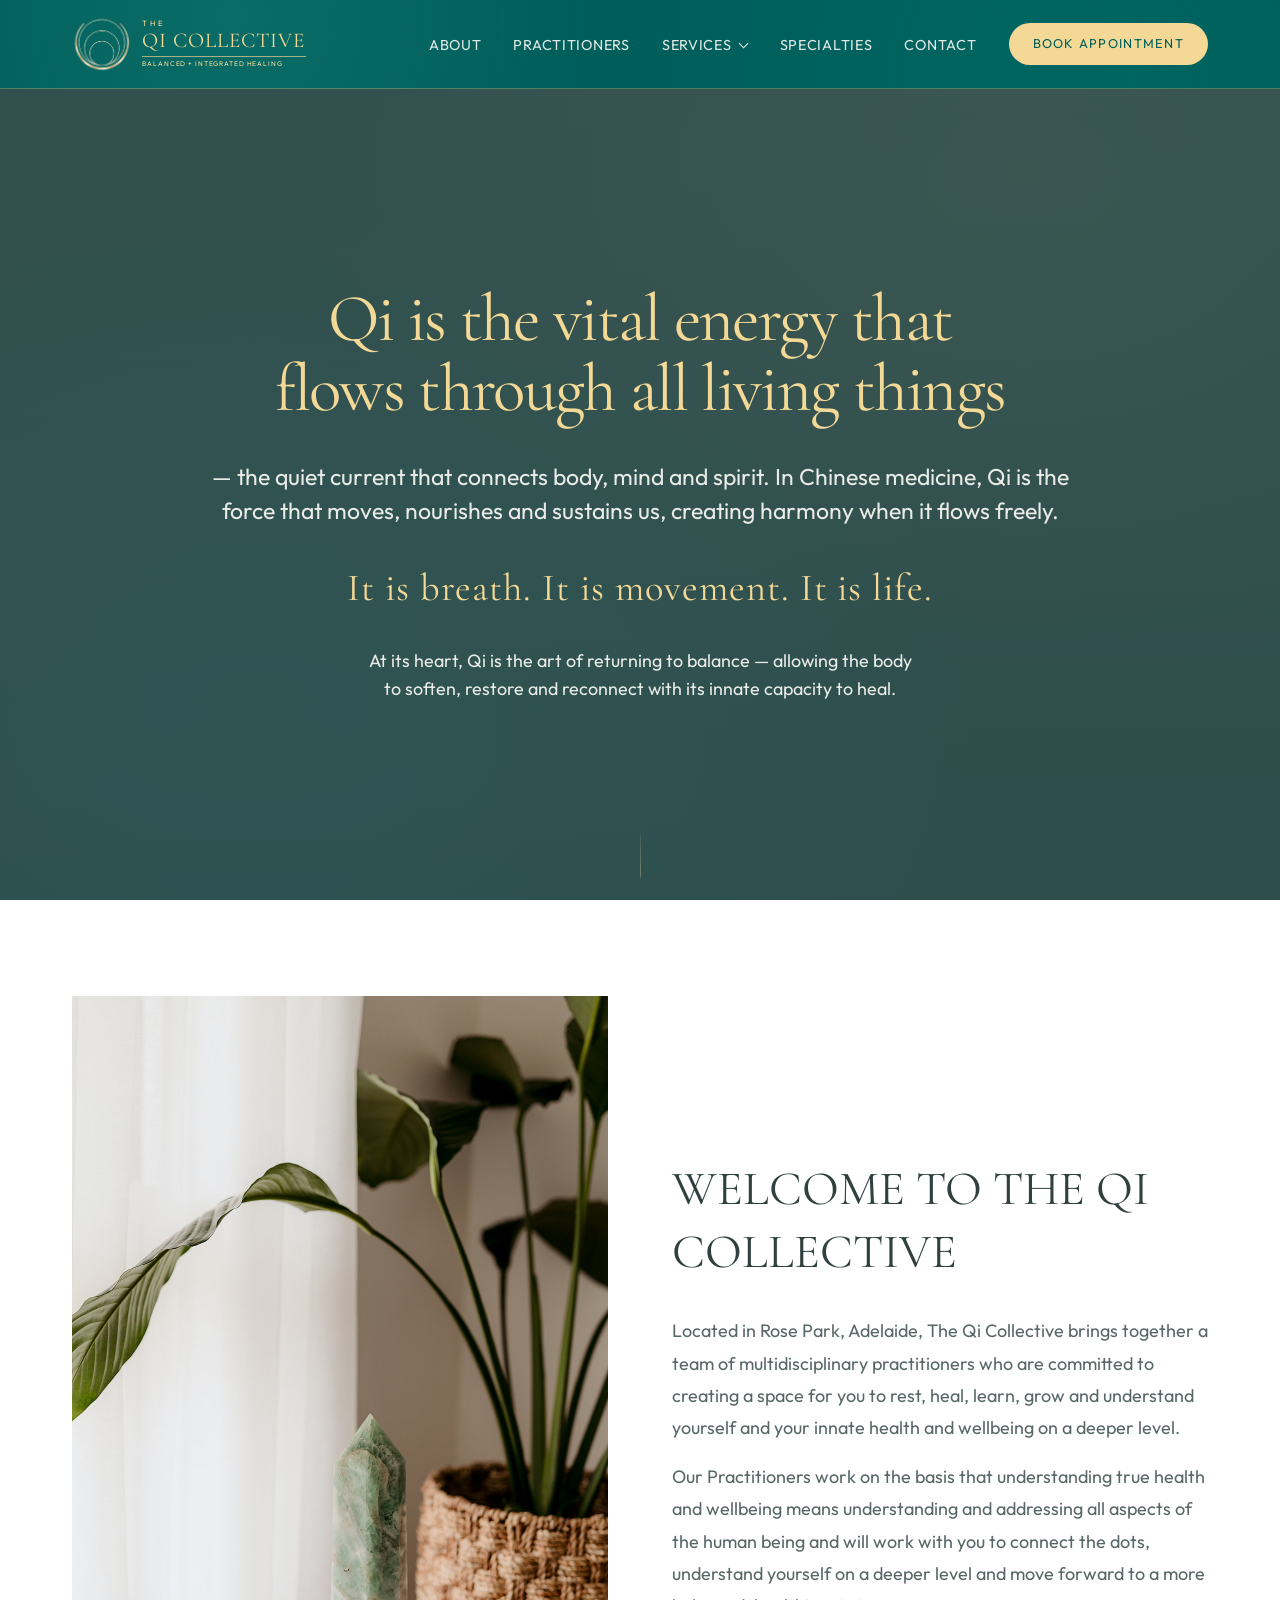
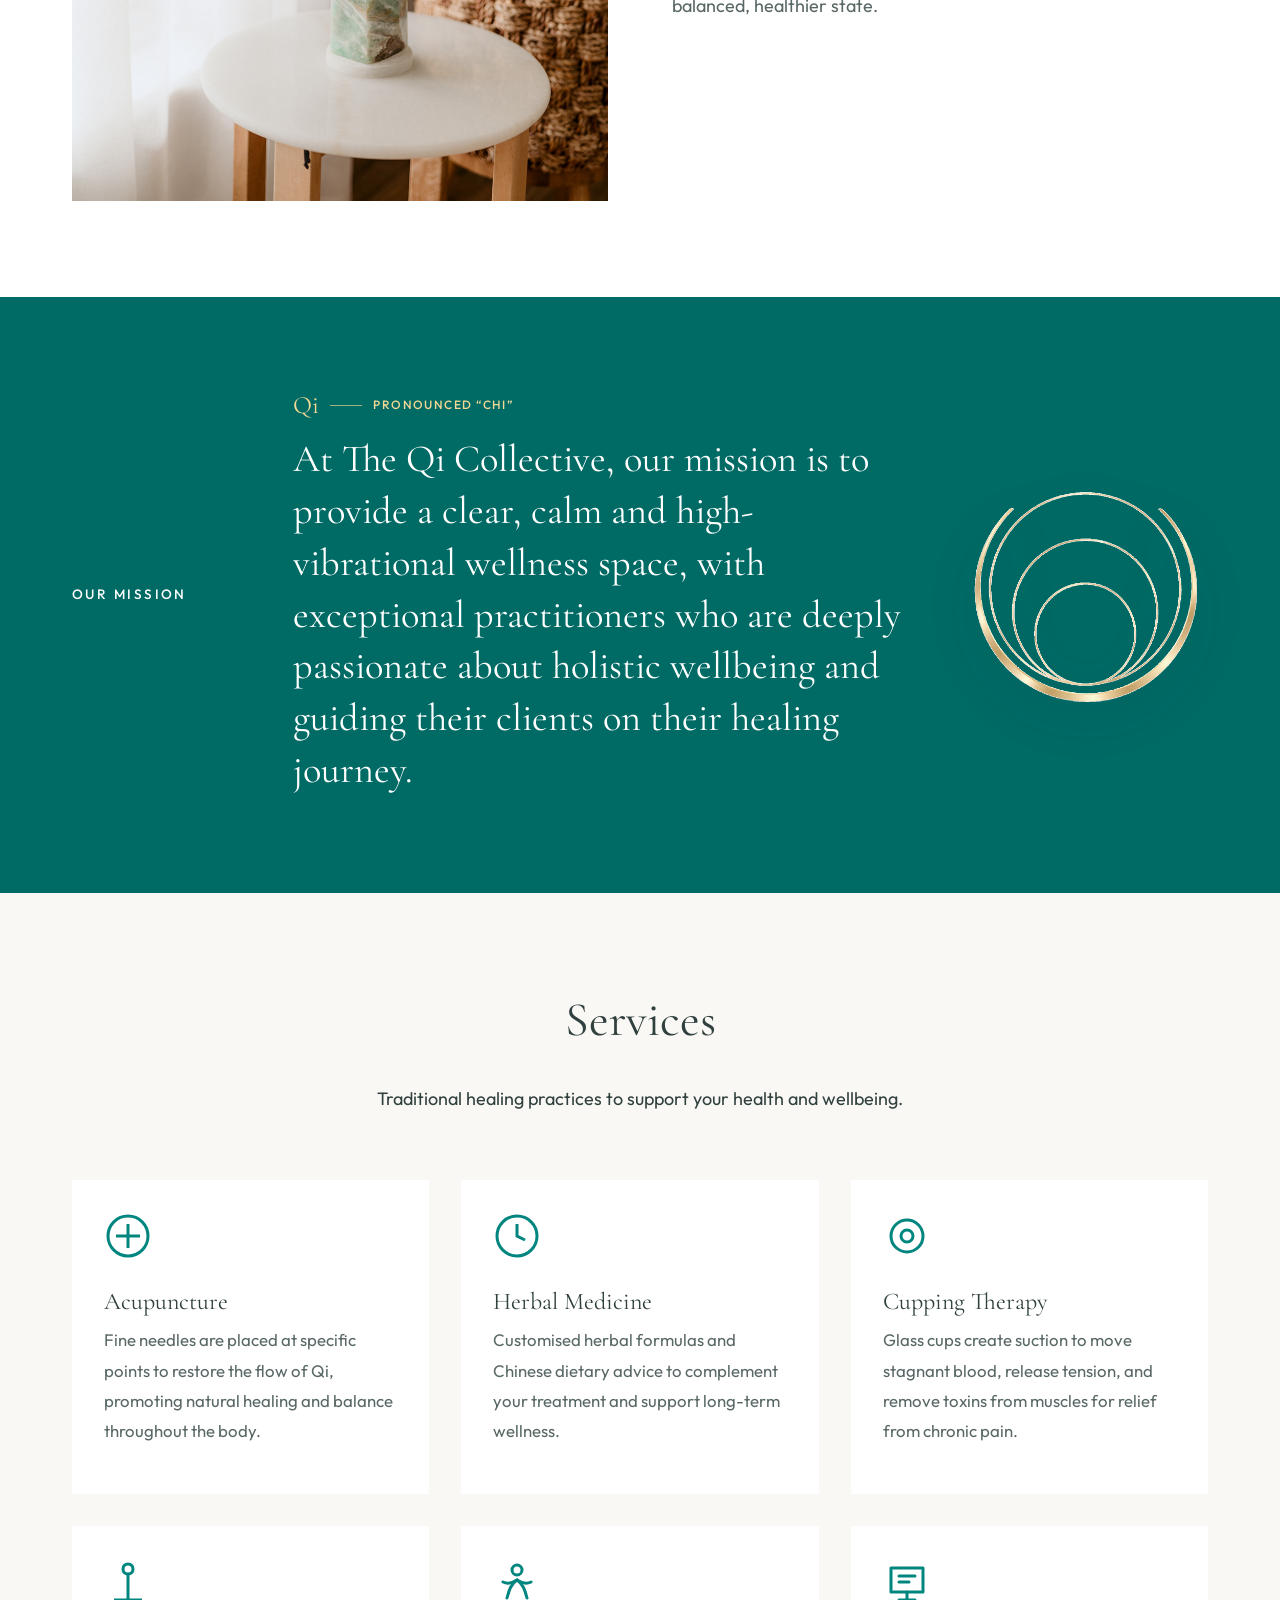
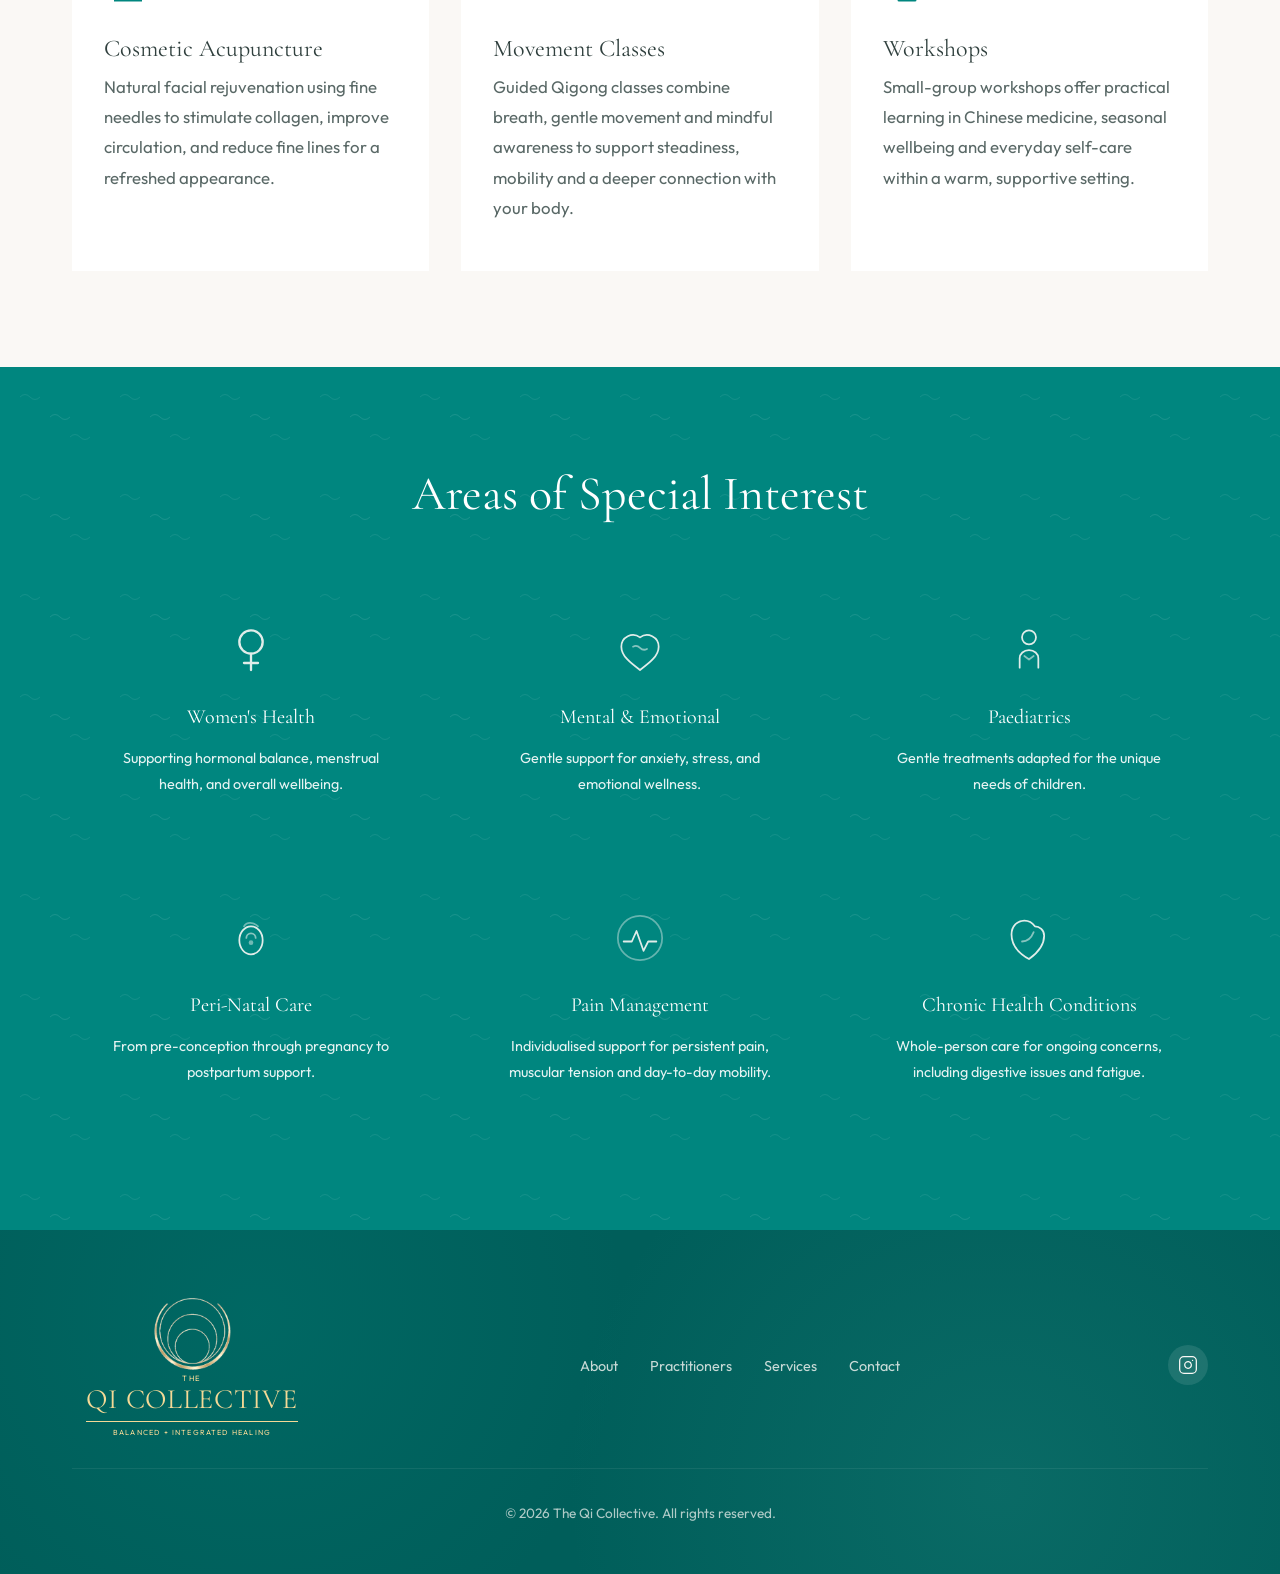
==== commit a909ea77: "Correct practitioner titles, Charlotte's bio, pricing, and booking links Charlotte flagged a set of " ====
--- a/index.html
+++ b/index.html
@@ -296,7 +296,7 @@
           <li><a href="contact.html">Contact</a></li>
         </ul>
         <div class="footer__social">
-          <a href="https://www.instagram.com/charlottepowell_acupuncture/" target="_blank" rel="noopener noreferrer" class="social-link" aria-label="Follow us on Instagram">
+          <a href="https://www.instagram.com/theqicollective_/" target="_blank" rel="noopener noreferrer" class="social-link" aria-label="Follow us on Instagram">
             <svg viewBox="0 0 24 24" fill="none" stroke="currentColor" stroke-width="1.5" stroke-linecap="round" stroke-linejoin="round">
               <rect x="2" y="2" width="20" height="20" rx="5" ry="5"/>
               <path d="M16 11.37A4 4 0 1 1 12.63 8 4 4 0 0 1 16 11.37z"/>
--- a/css/styles.css
+++ b/css/styles.css
@@ -419,6 +419,7 @@
   z-index: 4;
   display: flex;
   align-items: center;
+  justify-content: center;
   min-width: 4rem;
   opacity: 0;
   transform: translateX(-50%);
@@ -985,6 +986,12 @@
   margin: 0 auto;
 }
 
+/* Page headers carrying a full intro paragraph rather than a one-line tagline */
+.page-header--intro p {
+  max-width: 760px;
+  font-size: 1.12rem;
+}
+
 .page-header--sage {
   background-color: var(--color-sage);
   color: var(--color-white);
@@ -1277,18 +1284,179 @@
 /* ============================================
    Practitioners Page Styles
    ============================================ */
-.practitioners-intro {
-  max-width: 800px;
-  margin: 0 auto var(--space-xl);
+/* Gallery: pick a practitioner before reading a full profile */
+.practitioner-gallery__heading {
+  max-width: 640px;
+  margin: 0 auto var(--space-md);
   text-align: center;
-  font-size: 1.2rem;
+}
+
+.practitioner-gallery__heading h2 {
+  margin-bottom: var(--space-xs);
+}
+
+.practitioner-gallery__heading h2:focus {
+  outline: none;
+}
+
+.practitioner-gallery__heading p {
   color: var(--color-charcoal-light);
-}
-
-.practitioners-grid {
+  font-size: 1rem;
+}
+
+.practitioner-gallery__grid {
+  display: grid;
+  grid-template-columns: repeat(2, minmax(0, 1fr));
+  gap: var(--space-sm);
+}
+
+a.practitioner-tile {
+  display: grid;
+  grid-template-columns: 168px minmax(0, 1fr);
+  overflow: hidden;
+  border: 1px solid var(--color-cream-dark);
+  background-color: var(--color-white);
+  color: var(--color-charcoal);
+  transition: opacity 0.8s ease-out,
+    transform var(--transition-smooth),
+    border-color var(--transition-smooth),
+    box-shadow var(--transition-smooth);
+}
+
+a.practitioner-tile:hover {
+  border-color: var(--color-sage);
+  box-shadow: 0 12px 34px rgba(0, 94, 90, 0.12);
+  color: var(--color-charcoal);
+  transform: translateY(-2px);
+}
+
+a.practitioner-tile:focus-visible {
+  outline: 3px solid rgba(0, 134, 127, 0.35);
+  outline-offset: 3px;
+  border-color: var(--color-sage-dark);
+}
+
+.practitioner-tile__portrait {
+  display: block;
+  overflow: hidden;
+  background-color: var(--color-cream-dark);
+}
+
+.practitioner-tile__portrait img {
+  display: block;
+  width: 100%;
+  height: 100%;
+  object-fit: cover;
+  object-position: center top;
+}
+
+.practitioner-tile[data-practitioner-link="charlotte"] .practitioner-tile__portrait img {
+  object-position: right top;
+}
+
+.practitioner-tile__content {
+  display: flex;
+  min-width: 0;
+  flex-direction: column;
+  align-items: flex-start;
+  padding: 1.35rem;
+}
+
+.practitioner-tile__name {
+  margin-bottom: 0.3rem;
+  font-family: var(--font-heading);
+  font-size: clamp(1.45rem, 2.5vw, 1.8rem);
+  line-height: 1.15;
+}
+
+.practitioner-tile__role {
+  margin-bottom: 0.65rem;
+  color: var(--color-sage-dark);
+  font-size: 0.72rem;
+  letter-spacing: 0.06em;
+  line-height: 1.55;
+  text-transform: uppercase;
+}
+
+.practitioner-tile__summary {
+  margin-bottom: 0.85rem;
+  color: var(--color-charcoal-light);
+  font-size: 0.9rem;
+  line-height: 1.6;
+}
+
+.practitioner-tile__tags {
+  display: flex;
+  flex-wrap: wrap;
+  gap: 0.4rem;
+}
+
+.practitioner-tag {
+  padding: 0.3rem 0.7rem;
+  background-color: var(--color-cream);
+  color: var(--color-sage-dark);
+  font-size: 0.72rem;
+  letter-spacing: 0.04em;
+  line-height: 1.5;
+}
+
+.practitioner-tile__action {
+  margin-top: auto;
+  padding-top: var(--space-sm);
+  color: var(--color-sage-dark);
+  font-size: 0.78rem;
+  font-weight: 500;
+  letter-spacing: 0.06em;
+  text-transform: uppercase;
+}
+
+.practitioner-tile__action span {
+  display: inline-block;
+  margin-left: 0.35rem;
+  transition: transform var(--transition-fast);
+}
+
+a.practitioner-tile:hover .practitioner-tile__action span {
+  transform: translateX(4px);
+}
+
+/* Full profiles: one at a time with JavaScript, all of them without it */
+.practitioner-profiles {
   display: flex;
   flex-direction: column;
   gap: var(--space-xl);
+}
+
+.practitioner-back {
+  display: inline-flex;
+  align-items: center;
+  gap: 0.55rem;
+  margin-bottom: var(--space-md);
+  padding: 0.35rem 0;
+  border: 0;
+  border-bottom: 1px solid transparent;
+  background: none;
+  color: var(--color-sage-dark);
+  font-family: var(--font-body);
+  font-size: 0.8rem;
+  font-weight: 500;
+  letter-spacing: 0.06em;
+  text-transform: uppercase;
+  cursor: pointer;
+}
+
+.practitioner-back--bottom {
+  margin: var(--space-md) 0 0;
+}
+
+.practitioner-back:hover,
+.practitioner-back:focus-visible {
+  border-bottom-color: currentColor;
+}
+
+.practitioner-back:focus-visible {
+  outline: 2px solid var(--color-sage);
+  outline-offset: 4px;
 }
 
 .practitioner-card {
@@ -1299,12 +1467,8 @@
   padding: var(--space-md);
 }
 
-.practitioner-card:nth-child(even) {
-  direction: rtl;
-}
-
-.practitioner-card:nth-child(even) > * {
-  direction: ltr;
+.practitioner-card__content h2:focus {
+  outline: none;
 }
 
 .practitioner-card__image {
@@ -2305,9 +2469,9 @@
     overscroll-behavior: contain;
     transform: translate3d(104%, 0, 0);
     transition:
-      transform 0.58s cubic-bezier(0.22, 1, 0.36, 1),
+      transform 1.5s cubic-bezier(0.22, 1, 0.36, 1),
       opacity 0.28s ease,
-      visibility 0s linear 0.58s;
+      visibility 0s linear 1.5s;
     will-change: transform;
     z-index: 99;
   }
@@ -2338,8 +2502,8 @@
     opacity: 0;
     transform: translateX(1.6rem);
     transition:
-      opacity 0.28s ease,
-      transform 0.48s cubic-bezier(0.22, 1, 0.36, 1);
+      opacity 0.6s ease-out,
+      transform 0.81s cubic-bezier(0.16, 1, 0.3, 1);
   }
 
   .nav__list.active > li {
@@ -2347,12 +2511,12 @@
     transform: translateX(0);
   }
 
-  .nav__list.active > li:nth-child(1) { transition-delay: 0.12s; }
-  .nav__list.active > li:nth-child(2) { transition-delay: 0.17s; }
-  .nav__list.active > li:nth-child(3) { transition-delay: 0.22s; }
-  .nav__list.active > li:nth-child(4) { transition-delay: 0.27s; }
-  .nav__list.active > li:nth-child(5) { transition-delay: 0.32s; }
-  .nav__list.active > li:nth-child(6) { transition-delay: 0.37s; }
+  .nav__list.active > li:nth-child(1) { transition-delay: 0.09s; }
+  .nav__list.active > li:nth-child(2) { transition-delay: 0.21s; }
+  .nav__list.active > li:nth-child(3) { transition-delay: 0.33s; }
+  .nav__list.active > li:nth-child(4) { transition-delay: 0.45s; }
+  .nav__list.active > li:nth-child(5) { transition-delay: 0.57s; }
+  .nav__list.active > li:nth-child(6) { transition-delay: 0.69s; }
 
   .nav__list .nav__link {
     display: flex;
@@ -2640,13 +2804,21 @@
     font-size: clamp(1.65rem, 7vw, 2rem);
   }
 
-  /* Practitioner cards responsive */
+  /* Practitioner gallery + cards responsive */
+  .practitioner-gallery__grid {
+    grid-template-columns: 1fr;
+  }
+
+  a.practitioner-tile {
+    grid-template-columns: 132px minmax(0, 1fr);
+  }
+
+  .practitioner-tile__content {
+    padding: 1.1rem;
+  }
+
   .practitioner-card {
     grid-template-columns: 1fr;
-  }
-
-  .practitioner-card:nth-child(even) {
-    direction: ltr;
   }
 
   .practitioner-card__image img {
@@ -2736,6 +2908,15 @@
   .service-card,
   .specialty-detail {
     padding: var(--space-sm);
+  }
+
+  /* Stack the practitioner tiles so the portrait keeps its full width */
+  a.practitioner-tile {
+    grid-template-columns: 1fr;
+  }
+
+  .practitioner-tile__portrait {
+    height: 240px;
   }
 
   .booking-step {
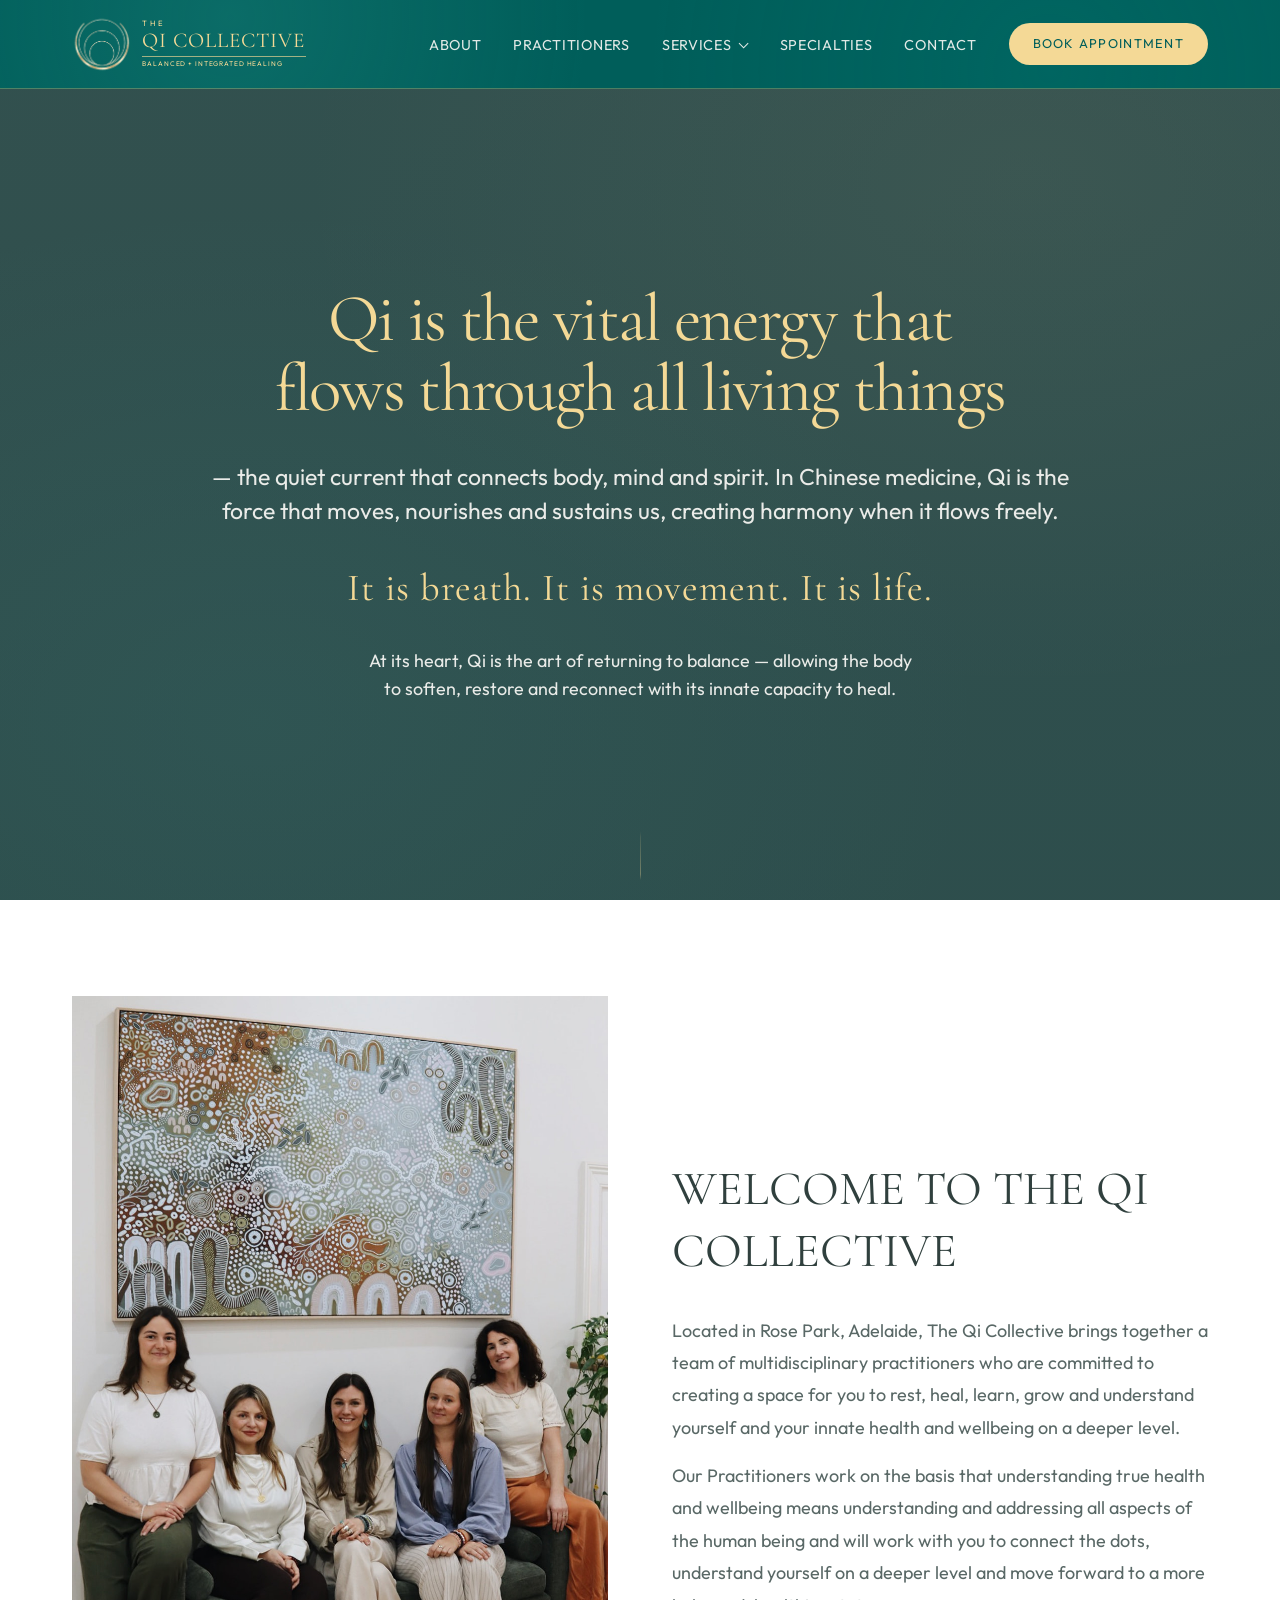
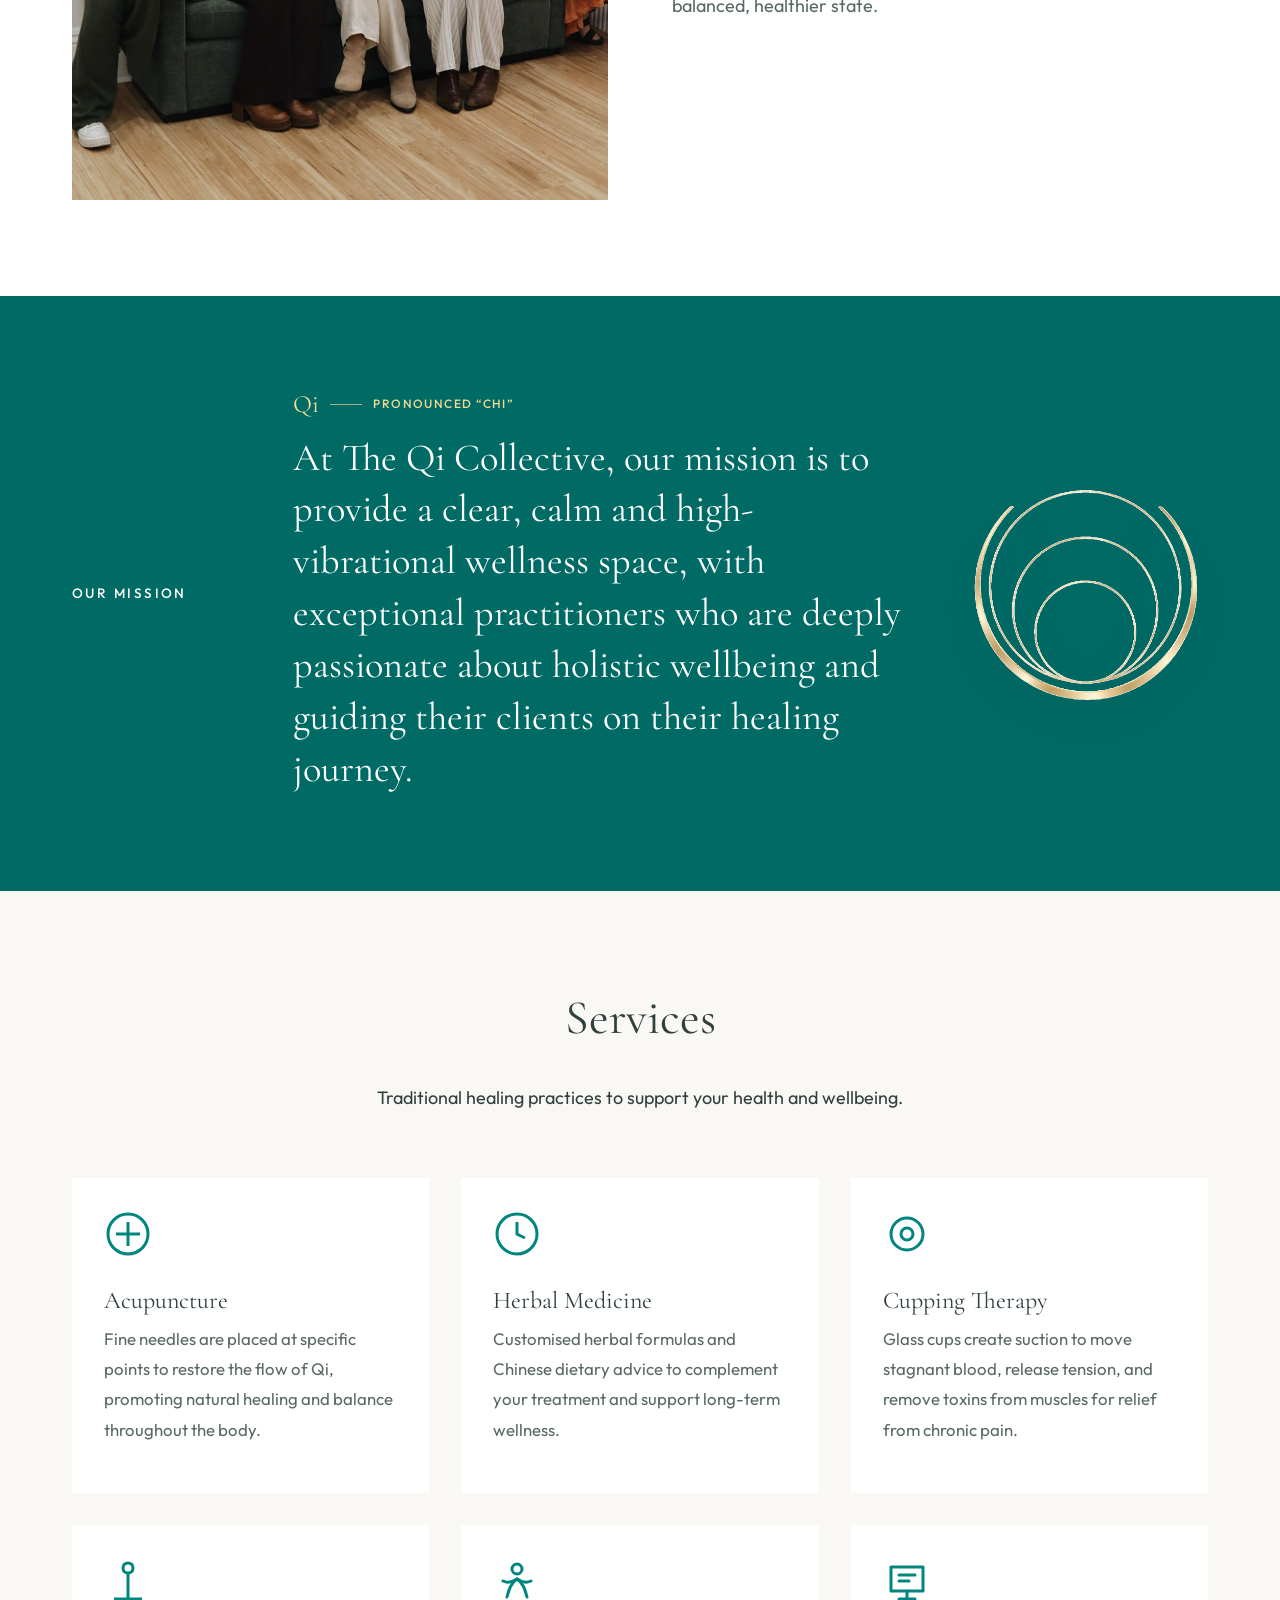
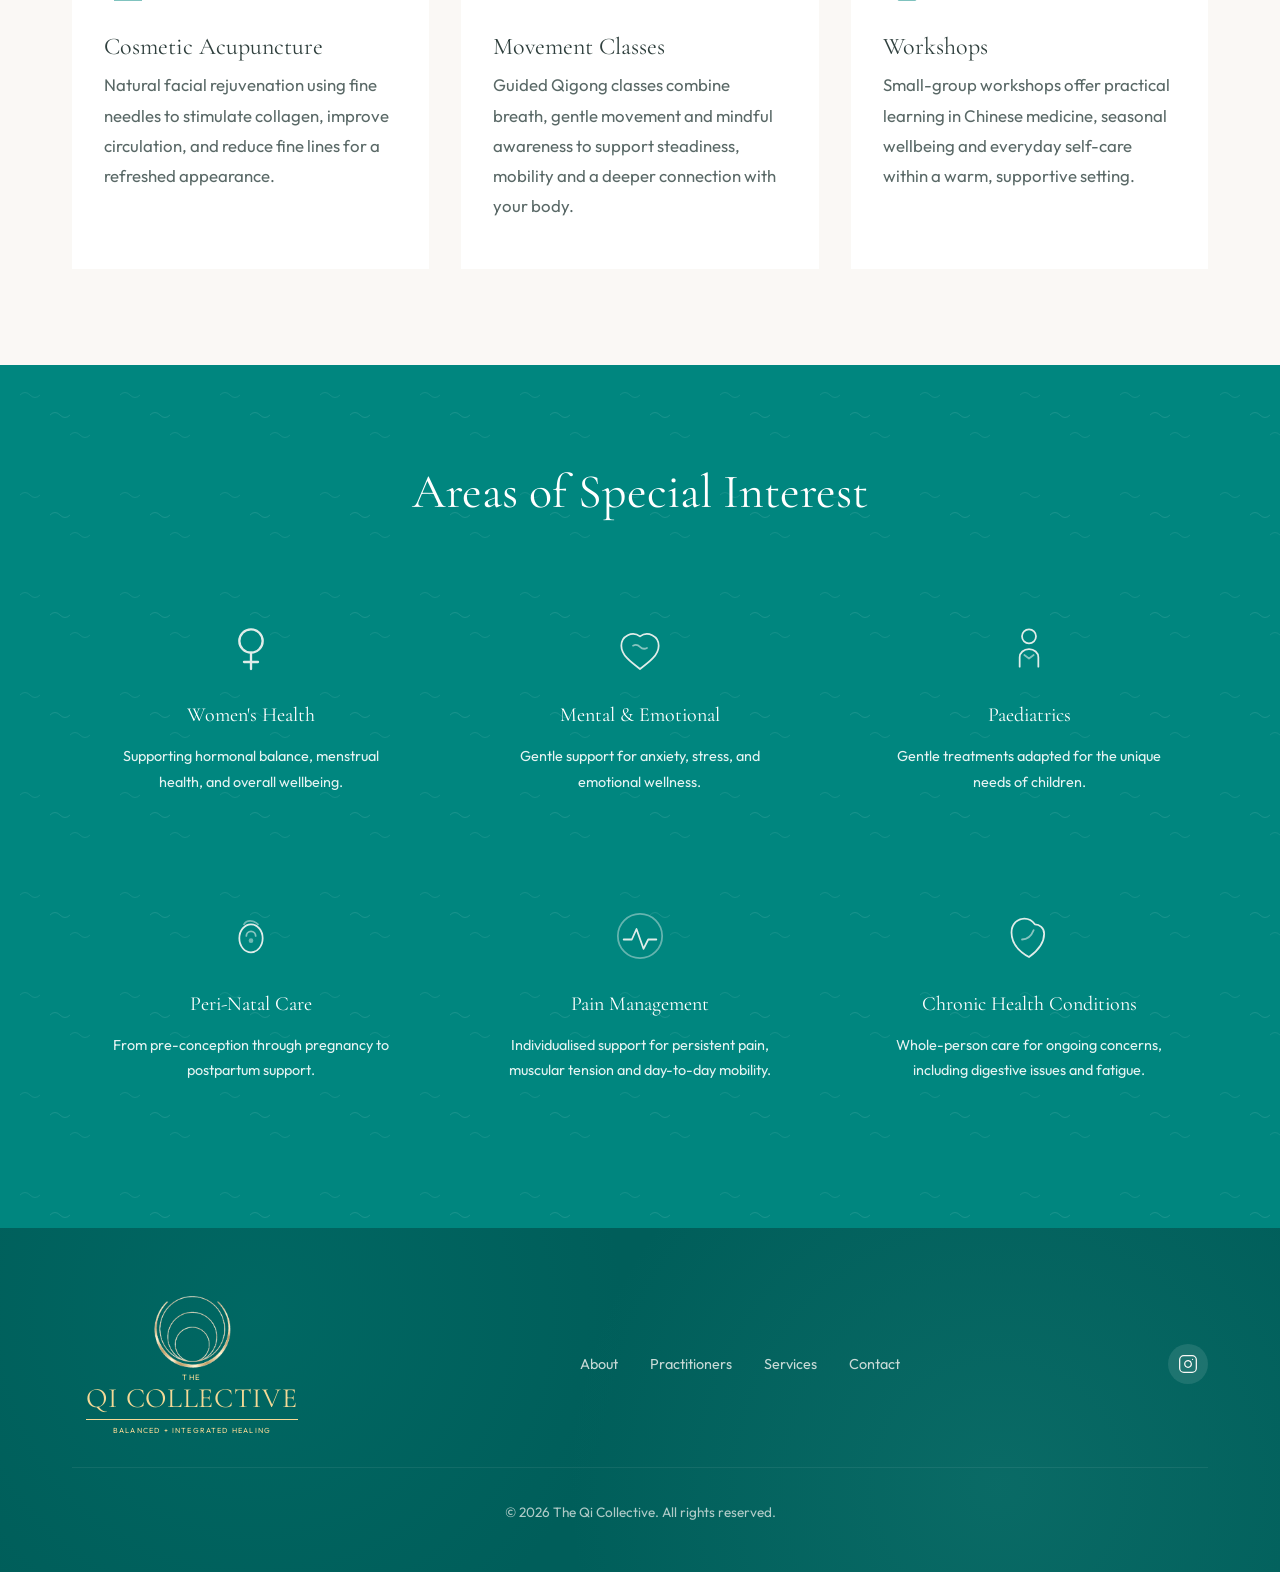
==== commit d76542fc: "Use practitioner team portrait in homepage welcome section Swap the crystal-and-plant still life bes" ====
--- a/index.html
+++ b/index.html
@@ -19,7 +19,7 @@
   <!-- Header -->
   <header class="header">
     <div class="header__inner">
-      <a href="index.html" class="logo" aria-label="The Qi Collective home">
+      <a href="/" class="logo" aria-label="The Qi Collective home">
         <svg class="logo__mark" viewBox="180 90 965 900" aria-hidden="true" focusable="false">
           <image href="images/qi-logo-mark-gold-transparent.png" width="1325" height="1080"/>
         </svg>
@@ -37,24 +37,24 @@
           <span></span>
         </button>
         <ul class="nav__list" id="primary-navigation">
-          <li><a href="about.html" class="nav__link">About</a></li>
-          <li><a href="practitioners.html" class="nav__link">Practitioners</a></li>
+          <li><a href="/about" class="nav__link">About</a></li>
+          <li><a href="/practitioners" class="nav__link">Practitioners</a></li>
           <li class="nav__item--dropdown">
             <button class="nav__link nav__dropdown-toggle" type="button" aria-expanded="false" aria-controls="services-menu">
               Services <span class="nav__dropdown-icon" aria-hidden="true"></span>
             </button>
             <ul class="nav__dropdown" id="services-menu">
-              <li><a href="services.html" class="nav__dropdown-link">Services</a></li>
-              <li><a href="booking.html" class="nav__dropdown-link">Appointments</a></li>
-              <li><a href="contact.html?subject=movement" class="nav__dropdown-link">Movement</a></li>
-              <li><a href="contact.html?subject=workshops" class="nav__dropdown-link">Education/Workshops</a></li>
+              <li><a href="/services" class="nav__dropdown-link">Services</a></li>
+              <li><a href="/booking" class="nav__dropdown-link">Appointments</a></li>
+              <li><a href="/contact?subject=movement" class="nav__dropdown-link">Movement</a></li>
+              <li><a href="/contact?subject=workshops" class="nav__dropdown-link">Education/Workshops</a></li>
             </ul>
           </li>
-          <li><a href="specialties.html" class="nav__link">Specialties</a></li>
-          <li><a href="contact.html" class="nav__link">Contact</a></li>
-          <li class="nav__item--mobile"><a href="booking.html" class="btn btn--primary btn--small">Book Appointment</a></li>
+          <li><a href="/specialties" class="nav__link">Specialties</a></li>
+          <li><a href="/contact" class="nav__link">Contact</a></li>
+          <li class="nav__item--mobile"><a href="/booking" class="btn btn--primary btn--small">Book Appointment</a></li>
         </ul>
-        <a href="booking.html" class="btn btn--primary btn--small nav__book-btn">Book Appointment</a>
+        <a href="/booking" class="btn btn--primary btn--small nav__book-btn">Book Appointment</a>
       </nav>
     </div>
   </header>
@@ -87,7 +87,7 @@
     <div class="container">
       <div class="about__grid">
         <div class="about__image fade-in-left">
-          <img src="images/qi-collective-welcome.jpg" alt="Green crystal and leafy plant in The Qi Collective treatment space">
+          <img src="images/qi-collective-team.jpg" alt="The Qi Collective practitioners seated together beneath artwork in the clinic waiting space">
         </div>
         <div class="about__content fade-in-right">
           <h2>WELCOME TO THE QI COLLECTIVE</h2>
@@ -279,7 +279,7 @@
   <footer class="footer">
     <div class="container">
       <div class="footer__inner">
-        <a href="index.html" class="footer__logo" aria-label="The Qi Collective home">
+        <a href="/" class="footer__logo" aria-label="The Qi Collective home">
           <svg class="footer__logo-mark" viewBox="180 90 965 900" aria-hidden="true" focusable="false">
             <image href="images/qi-logo-mark-gold-transparent.png" width="1325" height="1080"/>
           </svg>
@@ -290,10 +290,10 @@
           </span>
         </a>
         <ul class="footer__links">
-          <li><a href="about.html">About</a></li>
-          <li><a href="practitioners.html">Practitioners</a></li>
-          <li><a href="services.html">Services</a></li>
-          <li><a href="contact.html">Contact</a></li>
+          <li><a href="/about">About</a></li>
+          <li><a href="/practitioners">Practitioners</a></li>
+          <li><a href="/services">Services</a></li>
+          <li><a href="/contact">Contact</a></li>
         </ul>
         <div class="footer__social">
           <a href="https://www.instagram.com/theqicollective_/" target="_blank" rel="noopener noreferrer" class="social-link" aria-label="Follow us on Instagram">
--- a/css/styles.css
+++ b/css/styles.css
@@ -1347,11 +1347,8 @@
   width: 100%;
   height: 100%;
   object-fit: cover;
-  object-position: center top;
-}
-
-.practitioner-tile[data-practitioner-link="charlotte"] .practitioner-tile__portrait img {
-  object-position: right top;
+  /* Every portrait is a 2:3 standing shot, so bias the crop to the face */
+  object-position: center 20%;
 }
 
 .practitioner-tile__content {
@@ -1901,11 +1898,8 @@
   width: 100%;
   height: 100%;
   object-fit: cover;
-  object-position: center top;
-}
-
-.booking-practitioner[data-practitioner-choice="charlotte"] .booking-practitioner__portrait img {
-  object-position: right top;
+  /* Every portrait is a 2:3 standing shot, so bias the crop to the face */
+  object-position: center 20%;
 }
 
 .booking-practitioner__content {
@@ -2037,7 +2031,8 @@
   height: 125px;
   border: 1px solid rgba(244, 217, 150, 0.45);
   object-fit: cover;
-  object-position: center top;
+  /* Every portrait is a 2:3 standing shot, so bias the crop to the face */
+  object-position: center 20%;
 }
 
 .booking-practitioner-summary h2 {
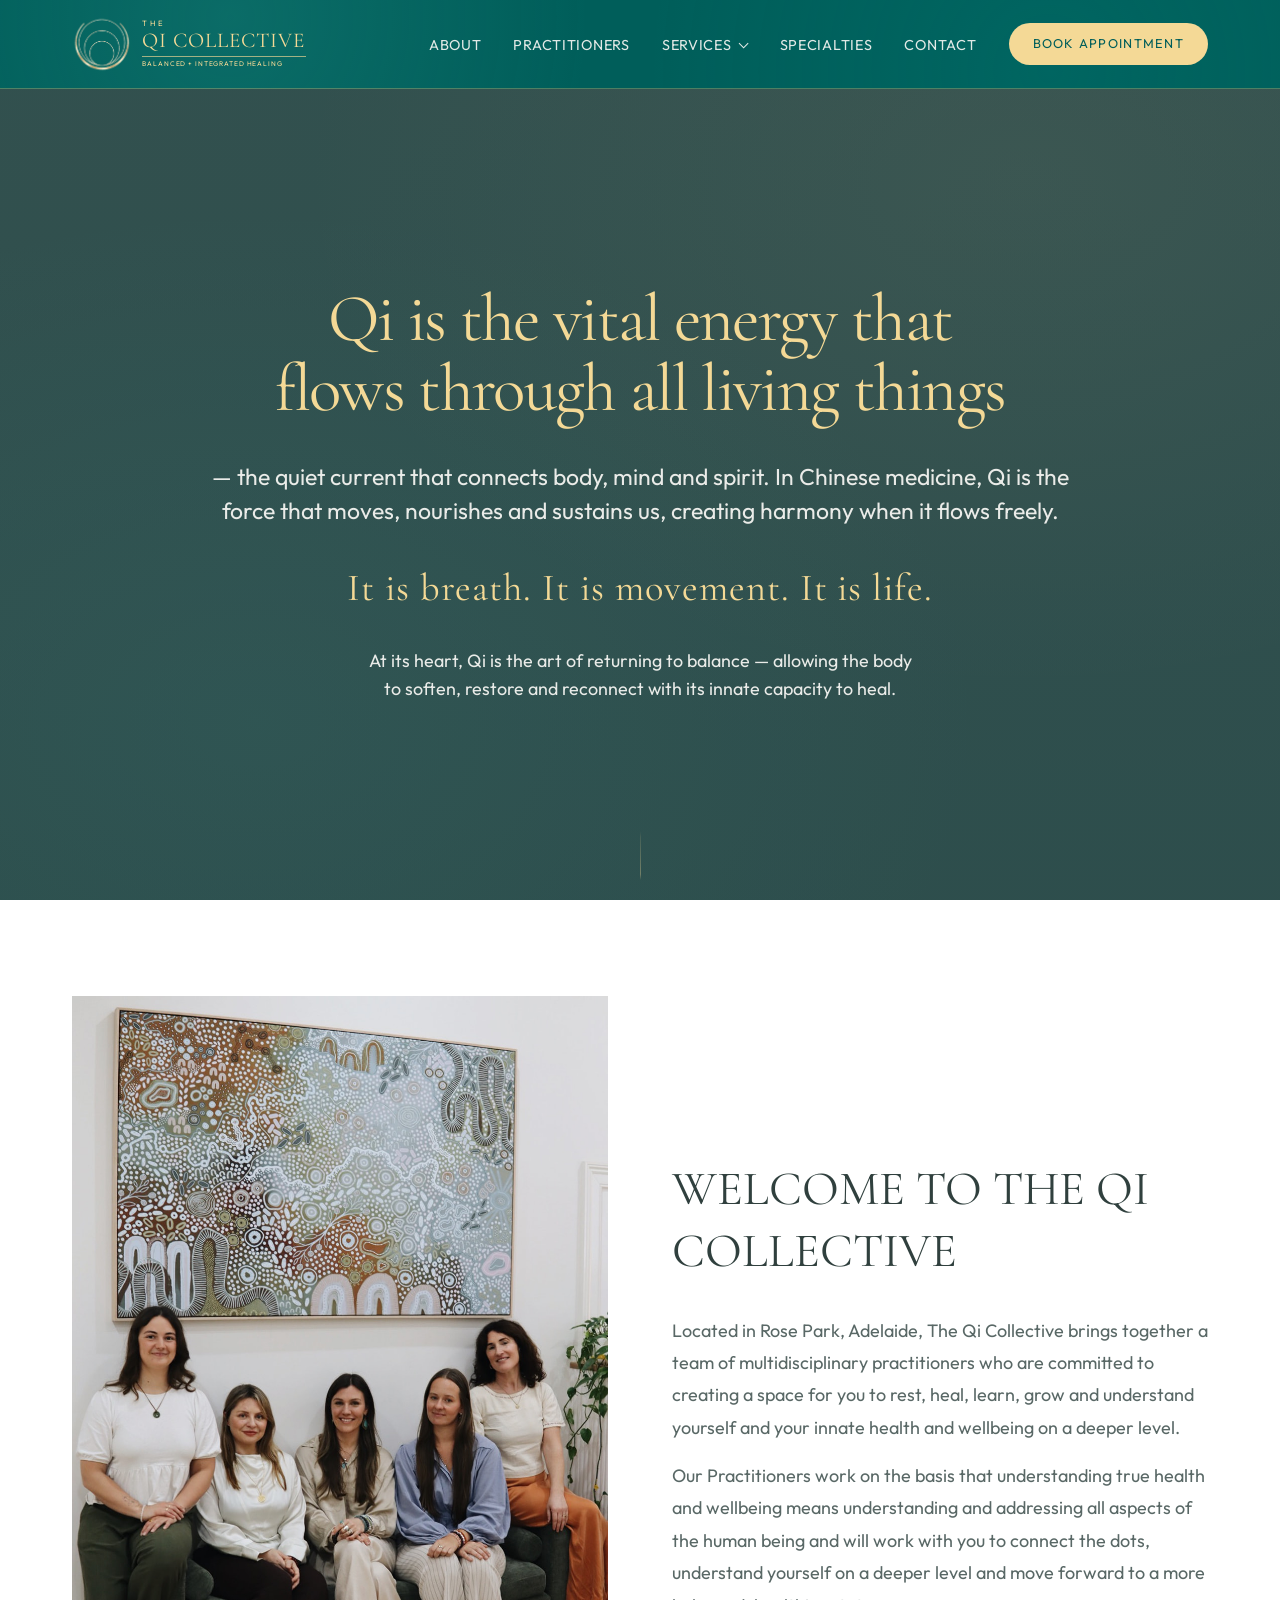
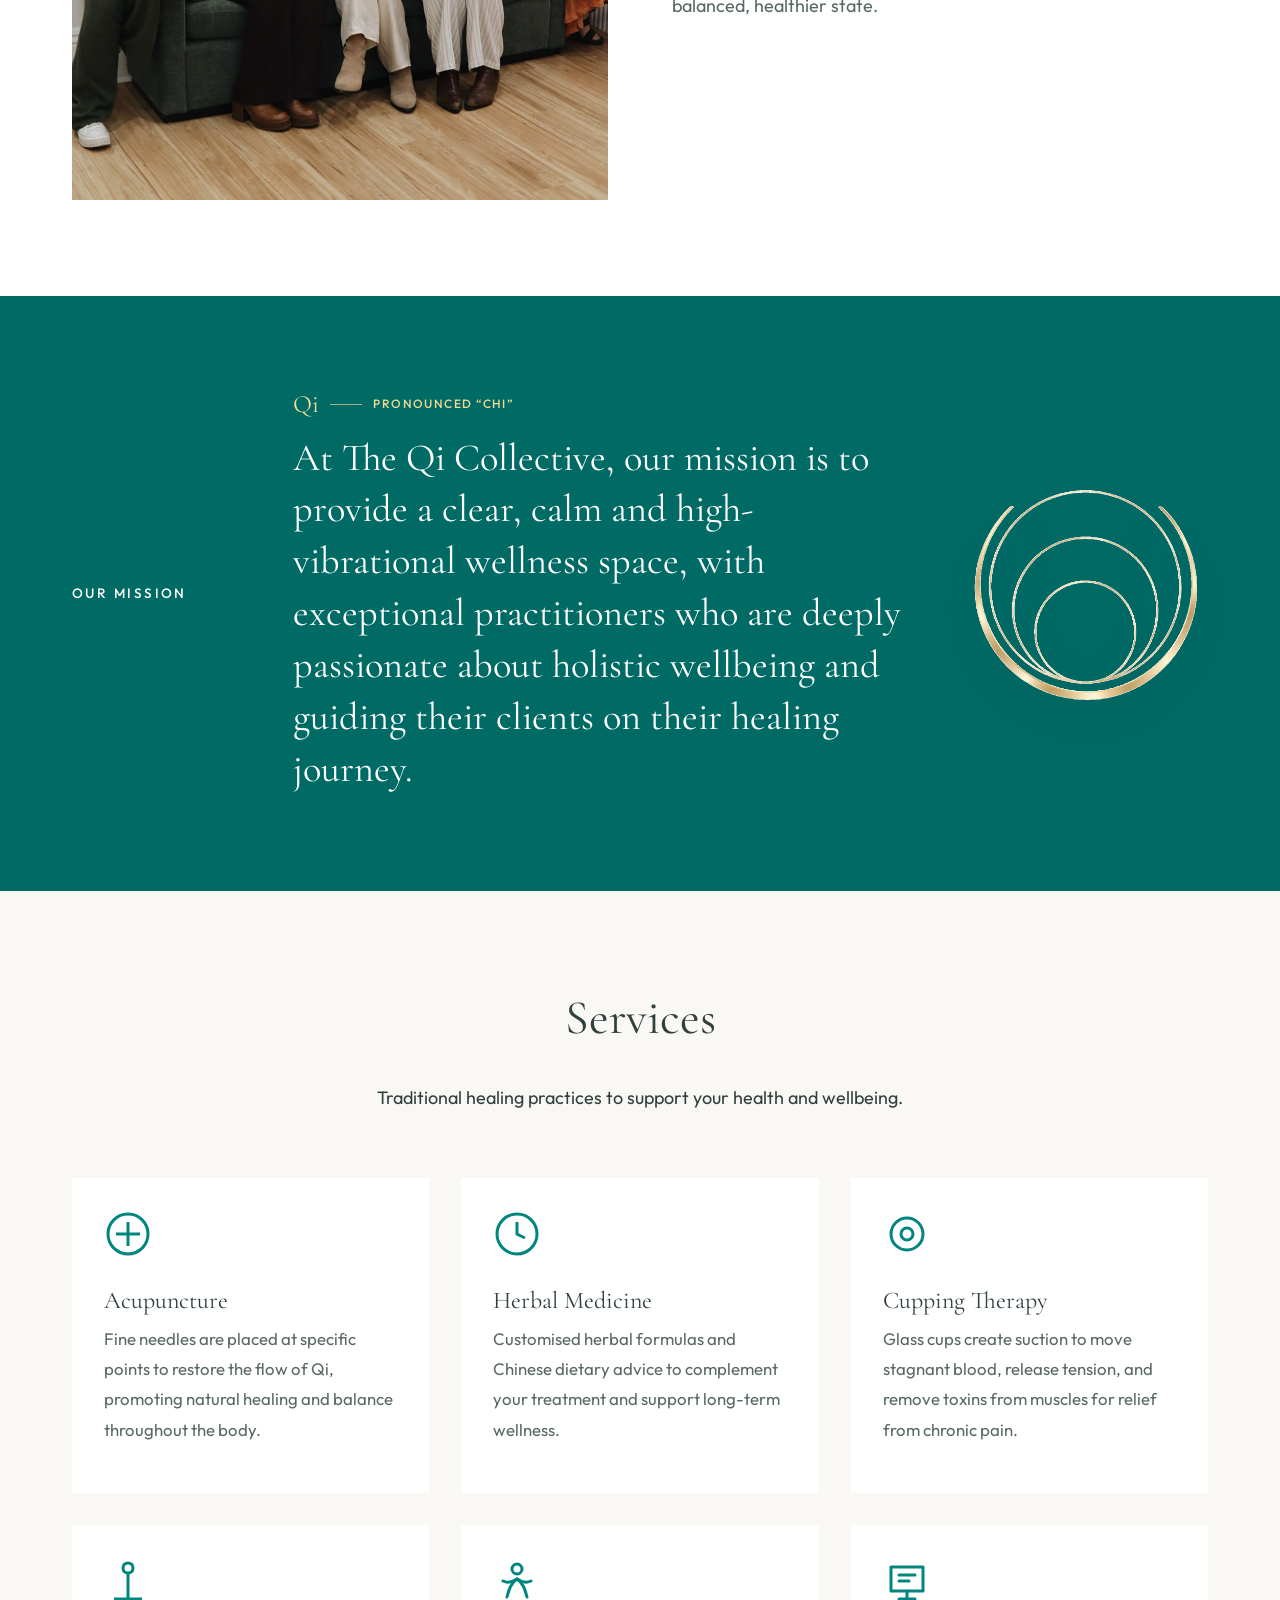
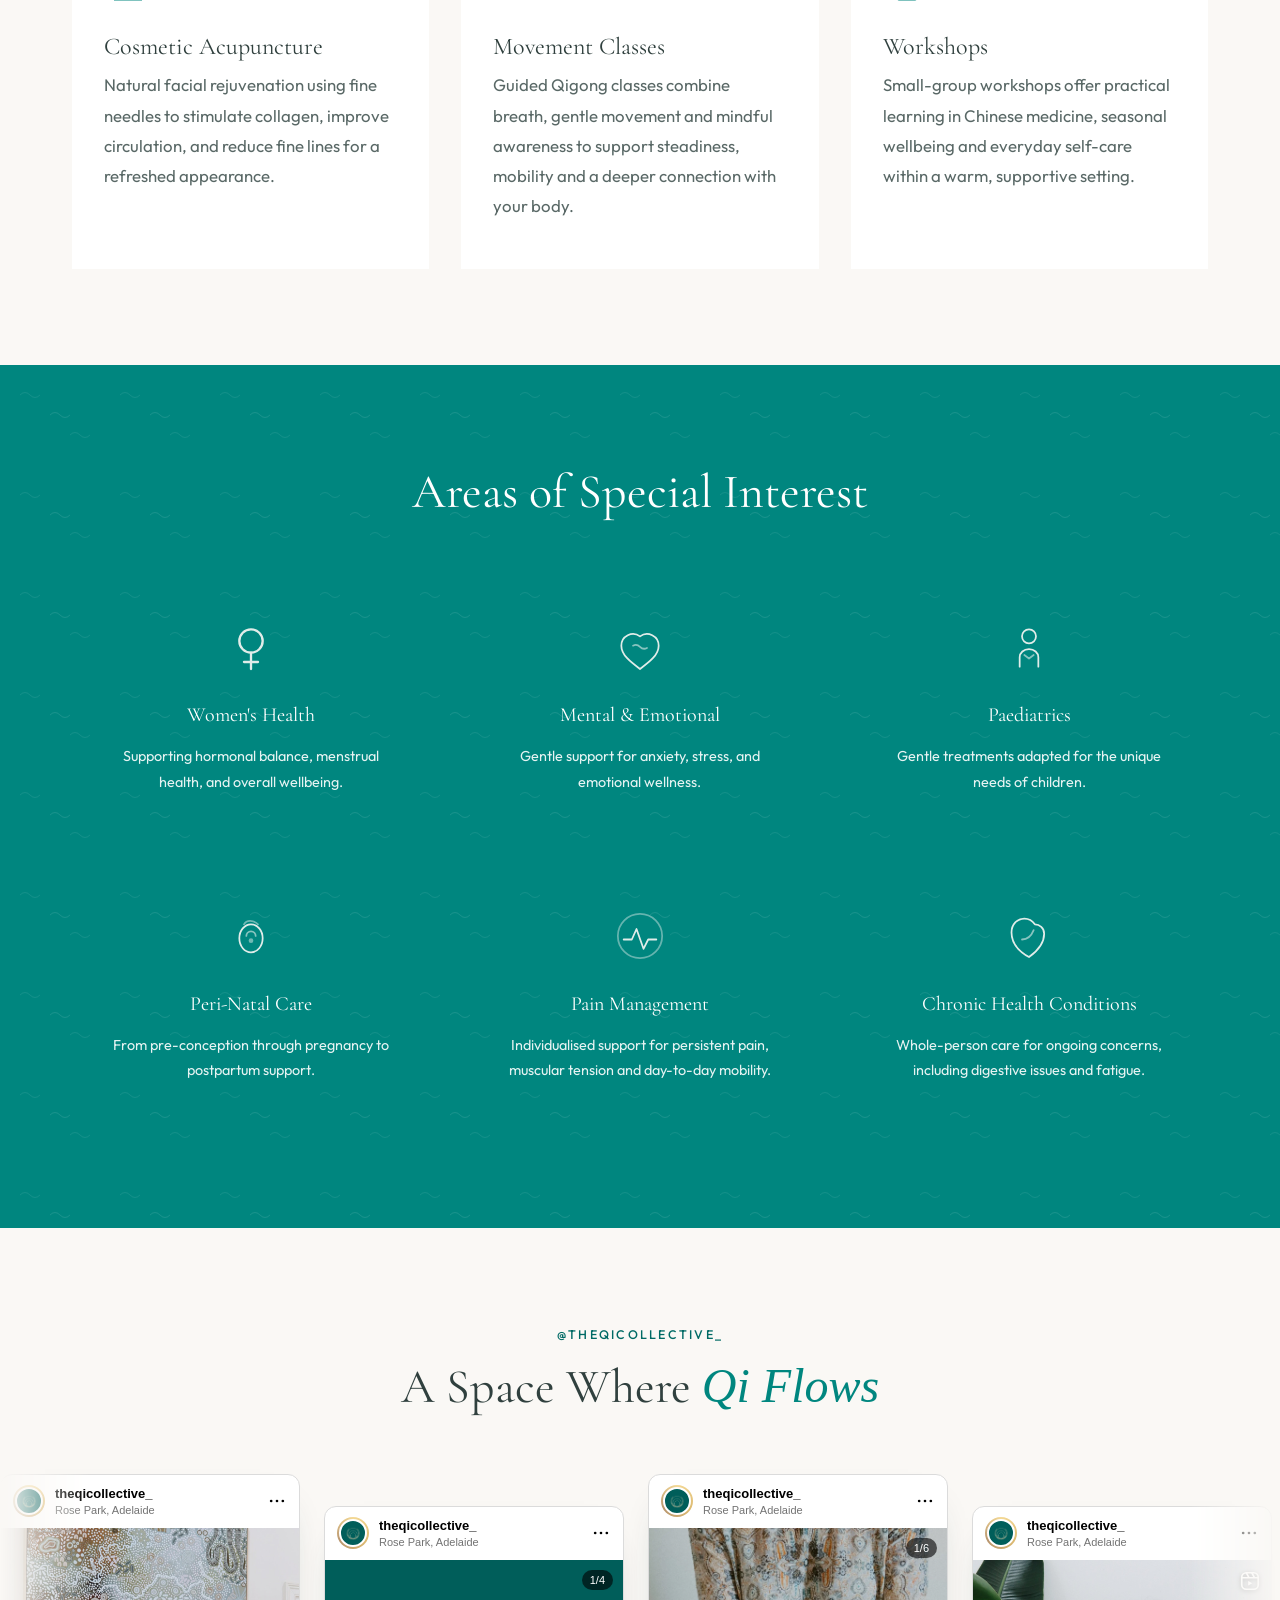
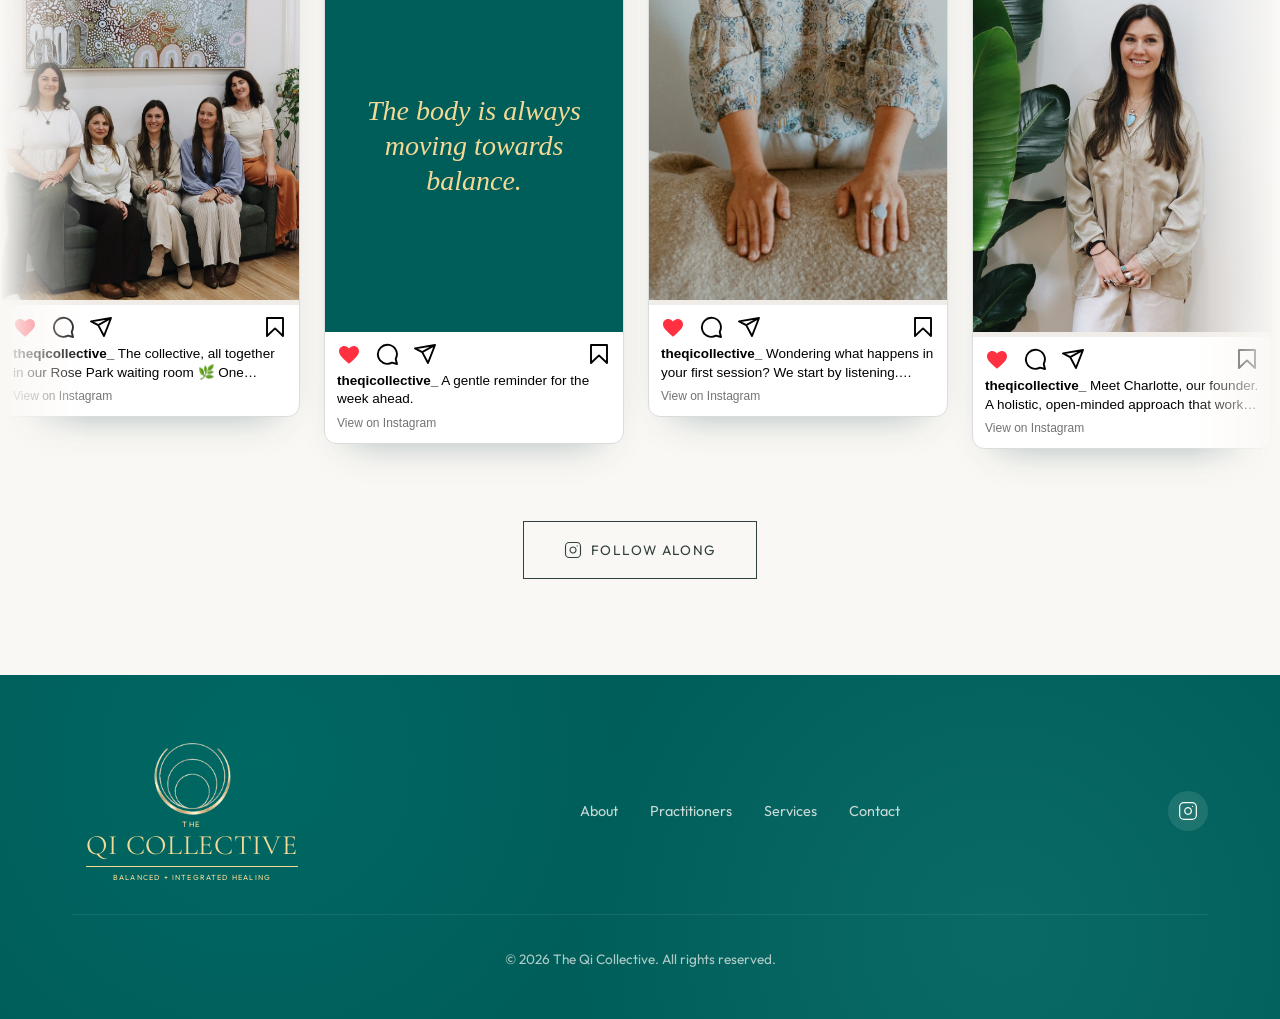
==== commit be6ed96b: "Add a live Instagram feed to the homepage Add an "A Space Where Qi Flows" section before the footer." ====
--- a/index.html
+++ b/index.html
@@ -275,6 +275,159 @@
     </div>
   </section>
 
+  <!-- Instagram Feed Section -->
+  <section class="social-feed section-padding" aria-labelledby="social-feed-title" data-feed-url="https://feeds.behold.so/EymXEt8lbRm1nfQpzNI8">
+    <svg class="social-feed__sprite" aria-hidden="true" focusable="false">
+      <symbol id="ig-heart" viewBox="0 0 24 24"><path fill="currentColor" d="M16.8 3.9c-1.9 0-3.6 1-4.8 2.6-1.2-1.6-2.9-2.6-4.8-2.6C4.3 3.9 2 6.3 2 9.3c0 3.4 2.7 5.9 6.8 9.6l3.2 2.9 3.2-2.9c4.1-3.7 6.8-6.2 6.8-9.6 0-3-2.3-5.4-5.2-5.4z"/></symbol>
+      <symbol id="ig-comment" viewBox="0 0 24 24"><path fill="none" stroke="currentColor" stroke-width="1.9" stroke-linejoin="round" d="M20.7 16.9A9.5 9.5 0 1 0 17 20.6L22 22z"/></symbol>
+      <symbol id="ig-share" viewBox="0 0 24 24"><path fill="none" stroke="currentColor" stroke-width="1.9" stroke-linejoin="round" d="M22 3 9.2 10.1M22 3l-7 18-5.8-10.9L2 6.4z"/></symbol>
+      <symbol id="ig-save" viewBox="0 0 24 24"><path fill="none" stroke="currentColor" stroke-width="1.9" stroke-linejoin="round" d="M20 21l-8-7.6L4 21V3h16z"/></symbol>
+      <symbol id="ig-more" viewBox="0 0 24 24"><circle fill="currentColor" cx="5" cy="12" r="1.6"/><circle fill="currentColor" cx="12" cy="12" r="1.6"/><circle fill="currentColor" cx="19" cy="12" r="1.6"/></symbol>
+      <symbol id="ig-reel" viewBox="0 0 24 24"><g fill="none" stroke="currentColor" stroke-width="1.8"><rect x="3" y="3" width="18" height="18" rx="5"/><path d="M3 8.5h18M8 3l3 5.5M14 3l3 5.5"/></g><path fill="currentColor" d="M10 12v5l4.5-2.5z"/></symbol>
+    </svg>
+
+    <div class="container social-feed__header fade-in">
+      <p class="section-eyebrow">@theqicollective_</p>
+      <h2 id="social-feed-title">A Space Where <em>Qi Flows</em></h2>
+    </div>
+
+    <div class="social-feed__viewport">
+      <ul class="social-feed__track">
+        <li>
+          <a class="ig-post" href="https://www.instagram.com/theqicollective_/" target="_blank" rel="noopener noreferrer">
+            <span class="ig-post__head">
+              <span class="ig-post__avatar"><img src="images/qi-logo-mark-gold-transparent.png" alt=""></span>
+              <span class="ig-post__who"><b>theqicollective_</b><span>Rose Park, Adelaide</span></span>
+              <svg class="ig-post__more" aria-hidden="true"><use href="#ig-more"/></svg>
+            </span>
+            <span class="ig-post__media"><img src="images/qi-collective-team.jpg" alt="The Qi Collective practitioners seated together in the clinic waiting space" loading="lazy"></span>
+            <span class="ig-post__actions" aria-hidden="true"><svg class="is-liked"><use href="#ig-heart"/></svg><svg><use href="#ig-comment"/></svg><svg><use href="#ig-share"/></svg><svg class="ig-post__save"><use href="#ig-save"/></svg></span>
+            <span class="ig-post__body">
+              <span class="ig-post__caption"><b>theqicollective_</b> The collective, all together in our Rose Park waiting room 🌿 One shared love of Chinese medicine.</span>
+              <span class="ig-post__meta">View on Instagram</span>
+            </span>
+          </a>
+        </li>
+        <li>
+          <a class="ig-post" href="https://www.instagram.com/theqicollective_/" target="_blank" rel="noopener noreferrer">
+            <span class="ig-post__head">
+              <span class="ig-post__avatar"><img src="images/qi-logo-mark-gold-transparent.png" alt=""></span>
+              <span class="ig-post__who"><b>theqicollective_</b><span>Rose Park, Adelaide</span></span>
+              <svg class="ig-post__more" aria-hidden="true"><use href="#ig-more"/></svg>
+            </span>
+            <span class="ig-post__media"><span class="ig-post__quote">The body is always moving towards balance.</span><span class="ig-post__count" aria-hidden="true">1/4</span></span>
+            <span class="ig-post__actions" aria-hidden="true"><svg class="is-liked"><use href="#ig-heart"/></svg><svg><use href="#ig-comment"/></svg><svg><use href="#ig-share"/></svg><svg class="ig-post__save"><use href="#ig-save"/></svg></span>
+            <span class="ig-post__body">
+              <span class="ig-post__caption"><b>theqicollective_</b> A gentle reminder for the week ahead.</span>
+              <span class="ig-post__meta">View on Instagram</span>
+            </span>
+          </a>
+        </li>
+        <li>
+          <a class="ig-post" href="https://www.instagram.com/theqicollective_/" target="_blank" rel="noopener noreferrer">
+            <span class="ig-post__head">
+              <span class="ig-post__avatar"><img src="images/qi-logo-mark-gold-transparent.png" alt=""></span>
+              <span class="ig-post__who"><b>theqicollective_</b><span>Rose Park, Adelaide</span></span>
+              <svg class="ig-post__more" aria-hidden="true"><use href="#ig-more"/></svg>
+            </span>
+            <span class="ig-post__media"><img src="images/hands-healing.webp" alt="A practitioner's hands resting on a treatment table" loading="lazy"><span class="ig-post__count" aria-hidden="true">1/6</span></span>
+            <span class="ig-post__actions" aria-hidden="true"><svg class="is-liked"><use href="#ig-heart"/></svg><svg><use href="#ig-comment"/></svg><svg><use href="#ig-share"/></svg><svg class="ig-post__save"><use href="#ig-save"/></svg></span>
+            <span class="ig-post__body">
+              <span class="ig-post__caption"><b>theqicollective_</b> Wondering what happens in your first session? We start by listening. Here&rsquo;s what to expect, step by step.</span>
+              <span class="ig-post__meta">View on Instagram</span>
+            </span>
+          </a>
+        </li>
+        <li>
+          <a class="ig-post" href="https://www.instagram.com/theqicollective_/" target="_blank" rel="noopener noreferrer">
+            <span class="ig-post__head">
+              <span class="ig-post__avatar"><img src="images/qi-logo-mark-gold-transparent.png" alt=""></span>
+              <span class="ig-post__who"><b>theqicollective_</b><span>Rose Park, Adelaide</span></span>
+              <svg class="ig-post__more" aria-hidden="true"><use href="#ig-more"/></svg>
+            </span>
+            <span class="ig-post__media"><img src="images/charlotte-powell.jpg" alt="Charlotte Powell standing beside a plant in the clinic" loading="lazy"><svg class="ig-post__reel" aria-hidden="true"><use href="#ig-reel"/></svg></span>
+            <span class="ig-post__actions" aria-hidden="true"><svg class="is-liked"><use href="#ig-heart"/></svg><svg><use href="#ig-comment"/></svg><svg><use href="#ig-share"/></svg><svg class="ig-post__save"><use href="#ig-save"/></svg></span>
+            <span class="ig-post__body">
+              <span class="ig-post__caption"><b>theqicollective_</b> Meet Charlotte, our founder. A holistic, open-minded approach that works through the physical, emotional and spiritual layers.</span>
+              <span class="ig-post__meta">View on Instagram</span>
+            </span>
+          </a>
+        </li>
+        <li>
+          <a class="ig-post" href="https://www.instagram.com/theqicollective_/" target="_blank" rel="noopener noreferrer">
+            <span class="ig-post__head">
+              <span class="ig-post__avatar"><img src="images/qi-logo-mark-gold-transparent.png" alt=""></span>
+              <span class="ig-post__who"><b>theqicollective_</b><span>Rose Park, Adelaide</span></span>
+              <svg class="ig-post__more" aria-hidden="true"><use href="#ig-more"/></svg>
+            </span>
+            <span class="ig-post__media"><span class="ig-post__quote ig-post__quote--gold">Autumn is the season of letting go.<small>Seasonal note</small></span></span>
+            <span class="ig-post__actions" aria-hidden="true"><svg class="is-liked"><use href="#ig-heart"/></svg><svg><use href="#ig-comment"/></svg><svg><use href="#ig-share"/></svg><svg class="ig-post__save"><use href="#ig-save"/></svg></span>
+            <span class="ig-post__body">
+              <span class="ig-post__caption"><b>theqicollective_</b> In Chinese medicine, autumn belongs to the Lungs and the Large Intestine. Warm foods, early nights and long exhales 🍂</span>
+              <span class="ig-post__meta">View on Instagram</span>
+            </span>
+          </a>
+        </li>
+        <li>
+          <a class="ig-post" href="https://www.instagram.com/theqicollective_/" target="_blank" rel="noopener noreferrer">
+            <span class="ig-post__head">
+              <span class="ig-post__avatar"><img src="images/qi-logo-mark-gold-transparent.png" alt=""></span>
+              <span class="ig-post__who"><b>theqicollective_</b><span>Rose Park, Adelaide</span></span>
+              <svg class="ig-post__more" aria-hidden="true"><use href="#ig-more"/></svg>
+            </span>
+            <span class="ig-post__media"><img src="images/prue-klausener.jpg" alt="Prue Klausener standing in warm light in the clinic" loading="lazy"></span>
+            <span class="ig-post__actions" aria-hidden="true"><svg class="is-liked"><use href="#ig-heart"/></svg><svg><use href="#ig-comment"/></svg><svg><use href="#ig-share"/></svg><svg class="ig-post__save"><use href="#ig-save"/></svg></span>
+            <span class="ig-post__body">
+              <span class="ig-post__caption"><b>theqicollective_</b> Welcome Prue! Japanese-influenced acupuncture and Shiatsu, shaped by a Zen approach to healing.</span>
+              <span class="ig-post__meta">View on Instagram</span>
+            </span>
+          </a>
+        </li>
+        <li>
+          <a class="ig-post" href="https://www.instagram.com/theqicollective_/" target="_blank" rel="noopener noreferrer">
+            <span class="ig-post__head">
+              <span class="ig-post__avatar"><img src="images/qi-logo-mark-gold-transparent.png" alt=""></span>
+              <span class="ig-post__who"><b>theqicollective_</b><span>Rose Park, Adelaide</span></span>
+              <svg class="ig-post__more" aria-hidden="true"><use href="#ig-more"/></svg>
+            </span>
+            <span class="ig-post__media"><img src="images/qi-collective-signage.jpg" alt="The Qi Collective street sign on Kensington Road" loading="lazy"></span>
+            <span class="ig-post__actions" aria-hidden="true"><svg class="is-liked"><use href="#ig-heart"/></svg><svg><use href="#ig-comment"/></svg><svg><use href="#ig-share"/></svg><svg class="ig-post__save"><use href="#ig-save"/></svg></span>
+            <span class="ig-post__body">
+              <span class="ig-post__caption"><b>theqicollective_</b> Find us at 22 Kensington Road, Rose Park. Come in and say hello.</span>
+              <span class="ig-post__meta">View on Instagram</span>
+            </span>
+          </a>
+        </li>
+        <li>
+          <a class="ig-post" href="https://www.instagram.com/theqicollective_/" target="_blank" rel="noopener noreferrer">
+            <span class="ig-post__head">
+              <span class="ig-post__avatar"><img src="images/qi-logo-mark-gold-transparent.png" alt=""></span>
+              <span class="ig-post__who"><b>theqicollective_</b><span>Rose Park, Adelaide</span></span>
+              <svg class="ig-post__more" aria-hidden="true"><use href="#ig-more"/></svg>
+            </span>
+            <span class="ig-post__media"><span class="ig-post__quote ig-post__quote--sand">Rest is part of the treatment.</span></span>
+            <span class="ig-post__actions" aria-hidden="true"><svg class="is-liked"><use href="#ig-heart"/></svg><svg><use href="#ig-comment"/></svg><svg><use href="#ig-share"/></svg><svg class="ig-post__save"><use href="#ig-save"/></svg></span>
+            <span class="ig-post__body">
+              <span class="ig-post__caption"><b>theqicollective_</b> Why we leave you to rest with the needles in, and why it matters.</span>
+              <span class="ig-post__meta">View on Instagram</span>
+            </span>
+          </a>
+        </li>
+      </ul>
+    </div>
+
+    <div class="container text-center fade-in">
+      <a class="btn btn--secondary social-feed__follow" href="https://www.instagram.com/theqicollective_/" target="_blank" rel="noopener noreferrer">
+        <svg viewBox="0 0 24 24" fill="none" stroke="currentColor" stroke-width="1.5" stroke-linecap="round" stroke-linejoin="round" aria-hidden="true">
+          <rect x="2" y="2" width="20" height="20" rx="5" ry="5"/>
+          <path d="M16 11.37A4 4 0 1 1 12.63 8 4 4 0 0 1 16 11.37z"/>
+          <line x1="17.5" y1="6.5" x2="17.51" y2="6.5"/>
+        </svg>
+        Follow along
+      </a>
+    </div>
+  </section>
+
   <!-- Footer -->
   <footer class="footer">
     <div class="container">
--- a/css/styles.css
+++ b/css/styles.css
@@ -764,6 +764,286 @@
 }
 
 /* ============================================
+   Instagram Feed Section
+   ============================================ */
+.social-feed {
+  background-color: var(--color-cream);
+  overflow: hidden;
+}
+
+.social-feed__sprite {
+  position: absolute;
+  width: 0;
+  height: 0;
+}
+
+.social-feed__header {
+  text-align: center;
+}
+
+.social-feed__header h2 {
+  margin-bottom: var(--space-md);
+}
+
+.social-feed__header h2 em {
+  color: var(--color-sage);
+}
+
+/* Without JS (or with reduced motion) the feed is a swipeable row */
+.social-feed__viewport {
+  overflow-x: auto;
+  scroll-snap-type: x mandatory;
+  scrollbar-width: none;
+}
+
+.social-feed__viewport::-webkit-scrollbar {
+  display: none;
+}
+
+.social-feed__track {
+  display: flex;
+  align-items: flex-start;
+  gap: 1.5rem;
+  width: max-content;
+  margin: 0;
+  padding: 1.5rem var(--space-md) 2.5rem;
+  list-style: none;
+}
+
+.social-feed__track > li {
+  scroll-snap-align: center;
+}
+
+.social-feed__track > li:nth-child(even) {
+  margin-top: 2rem;
+}
+
+/* With JS the set is duplicated and drifts slowly in a seamless loop */
+.social-feed.is-drifting .social-feed__viewport {
+  overflow: hidden;
+  -webkit-mask-image: linear-gradient(90deg, transparent, #000 7%, #000 93%, transparent);
+  mask-image: linear-gradient(90deg, transparent, #000 7%, #000 93%, transparent);
+}
+
+.social-feed.is-drifting .social-feed__track {
+  padding-inline: 0;
+  animation: social-feed-drift 80s linear infinite;
+}
+
+.social-feed.is-drifting .social-feed__viewport:hover .social-feed__track,
+.social-feed.is-drifting .social-feed__viewport:focus-within .social-feed__track {
+  animation-play-state: paused;
+}
+
+@keyframes social-feed-drift {
+  to {
+    transform: translateX(-50%);
+  }
+}
+
+/* Instagram post card: uses Instagram's own UI font stack so it reads as a real post */
+.ig-post {
+  display: block;
+  width: 300px;
+  overflow: hidden;
+  border: 1px solid #dbdbdb;
+  border-radius: 12px;
+  background-color: var(--color-white);
+  box-shadow: 0 18px 40px -26px rgba(0, 60, 58, 0.45);
+  color: #000;
+  font-family: -apple-system, BlinkMacSystemFont, 'Segoe UI', Roboto, Helvetica, Arial, sans-serif;
+  font-size: 13.5px;
+  line-height: 1.35;
+  transition: transform 0.5s ease, box-shadow 0.5s ease;
+}
+
+.ig-post:hover,
+.ig-post:focus-visible {
+  color: #000;
+  transform: translateY(-6px);
+  box-shadow: 0 26px 50px -24px rgba(0, 60, 58, 0.5);
+}
+
+.ig-post:focus-visible {
+  outline: 2px solid var(--color-sage);
+  outline-offset: 3px;
+}
+
+.ig-post__head {
+  display: flex;
+  align-items: center;
+  gap: 10px;
+  padding: 10px 12px;
+}
+
+.ig-post__avatar {
+  width: 32px;
+  height: 32px;
+  flex-shrink: 0;
+  padding: 2px;
+  border-radius: 50%;
+  background: conic-gradient(var(--color-gold-light), var(--color-gold), var(--color-terracotta), var(--color-gold-light));
+}
+
+.ig-post__avatar img {
+  width: 100%;
+  height: 100%;
+  padding: 3px;
+  border: 2px solid var(--color-white);
+  border-radius: 50%;
+  background-color: var(--color-teal-deep);
+  object-fit: contain;
+}
+
+.ig-post__who {
+  flex: 1;
+  min-width: 0;
+}
+
+.ig-post__who b {
+  display: block;
+  font-size: 13px;
+  font-weight: 600;
+}
+
+.ig-post__who span {
+  display: block;
+  color: #737373;
+  font-size: 11px;
+}
+
+.ig-post__more {
+  width: 20px;
+  height: 20px;
+}
+
+.ig-post__media {
+  position: relative;
+  display: block;
+  aspect-ratio: 4 / 5;
+  background-color: var(--color-cream-dark);
+}
+
+.ig-post__media img {
+  width: 100%;
+  height: 100%;
+  object-fit: cover;
+}
+
+.ig-post__quote {
+  position: absolute;
+  inset: 0;
+  display: flex;
+  flex-direction: column;
+  align-items: center;
+  justify-content: center;
+  padding: var(--space-md);
+  background-color: var(--color-teal-deep);
+  color: var(--color-gold-light);
+  font-family: var(--font-heading);
+  font-size: 1.75rem;
+  font-style: italic;
+  line-height: 1.25;
+  text-align: center;
+}
+
+.ig-post__quote--gold {
+  background-color: var(--color-gold-light);
+  color: var(--color-teal-deep);
+}
+
+.ig-post__quote--sand {
+  background-color: var(--color-terracotta-light);
+  color: var(--color-charcoal);
+}
+
+.ig-post__quote small {
+  margin-top: var(--space-sm);
+  font-family: var(--font-body);
+  font-size: 0.65rem;
+  font-style: normal;
+  letter-spacing: 0.22em;
+  text-transform: uppercase;
+  opacity: 0.75;
+}
+
+.ig-post__count {
+  position: absolute;
+  top: 10px;
+  right: 10px;
+  padding: 3px 8px;
+  border-radius: 12px;
+  background-color: rgba(0, 0, 0, 0.6);
+  color: var(--color-white);
+  font-size: 11px;
+}
+
+.ig-post__reel {
+  position: absolute;
+  top: 10px;
+  right: 10px;
+  width: 22px;
+  height: 22px;
+  color: var(--color-white);
+  filter: drop-shadow(0 1px 2px rgba(0, 0, 0, 0.45));
+}
+
+.ig-post__actions {
+  display: flex;
+  align-items: center;
+  gap: 14px;
+  padding: 10px 12px 6px;
+}
+
+.ig-post__actions svg {
+  width: 24px;
+  height: 24px;
+}
+
+.ig-post__actions .is-liked {
+  color: #ff3040;
+}
+
+.ig-post__actions .ig-post__save {
+  margin-left: auto;
+}
+
+.ig-post__body {
+  display: block;
+  padding: 0 12px 12px;
+}
+
+.ig-post__caption {
+  display: -webkit-box;
+  overflow: hidden;
+  -webkit-line-clamp: 2;
+  -webkit-box-orient: vertical;
+}
+
+.ig-post__caption b {
+  font-weight: 600;
+}
+
+.ig-post__meta {
+  display: block;
+  margin-top: 6px;
+  color: #737373;
+  font-size: 12px;
+}
+
+.social-feed__follow {
+  display: inline-flex;
+  align-items: center;
+  gap: 0.6rem;
+  margin-top: var(--space-md);
+}
+
+.social-feed__follow svg {
+  width: 18px;
+  height: 18px;
+}
+
+/* ============================================
    Contact Section
    ============================================ */
 .contact {
@@ -1626,12 +1906,33 @@
   color: var(--color-charcoal);
 }
 
-.contact__map {
-  margin-top: var(--space-lg);
-}
-
-.contact__map h3 {
+.contact__location {
+  grid-column: 1 / -1;
+}
+
+.contact__location h3 {
   margin-bottom: var(--space-sm);
+}
+
+/* 2fr/1fr keeps the 4:3 map and the 2:3 signage photo exactly the same height */
+.contact__location-grid {
+  display: grid;
+  grid-template-columns: 2fr 1fr;
+  gap: var(--space-md);
+  align-items: start;
+}
+
+.contact__signage img {
+  display: block;
+  width: 100%;
+  height: auto;
+  border: 1px solid var(--color-cream-dark);
+}
+
+.contact__signage figcaption {
+  margin-top: var(--space-xs);
+  color: var(--color-charcoal-light);
+  font-size: 0.9rem;
 }
 
 .contact__map-frame {
@@ -2753,6 +3054,16 @@
     gap: var(--space-md);
   }
 
+  /* Signage photo drops below the map and stays a comfortable height */
+  .contact__location-grid {
+    grid-template-columns: 1fr;
+  }
+
+  .contact__signage {
+    max-width: 360px;
+    margin: 0 auto;
+  }
+
   .about__image {
     order: -1;
   }
@@ -2878,6 +3189,14 @@
 }
 
 @media (max-width: 480px) {
+  .ig-post {
+    width: 260px;
+  }
+
+  .social-feed__track {
+    gap: 1rem;
+  }
+
   :root {
     --space-lg: 3rem;
     --space-xl: 4rem;
@@ -2994,6 +3313,14 @@
 
 /* Reduce motion for users who prefer it */
 @media (prefers-reduced-motion: reduce) {
+  .social-feed__track {
+    animation: none;
+  }
+
+  .ig-post {
+    transition: none;
+  }
+
   .fade-in,
   .fade-in-left,
   .fade-in-right,
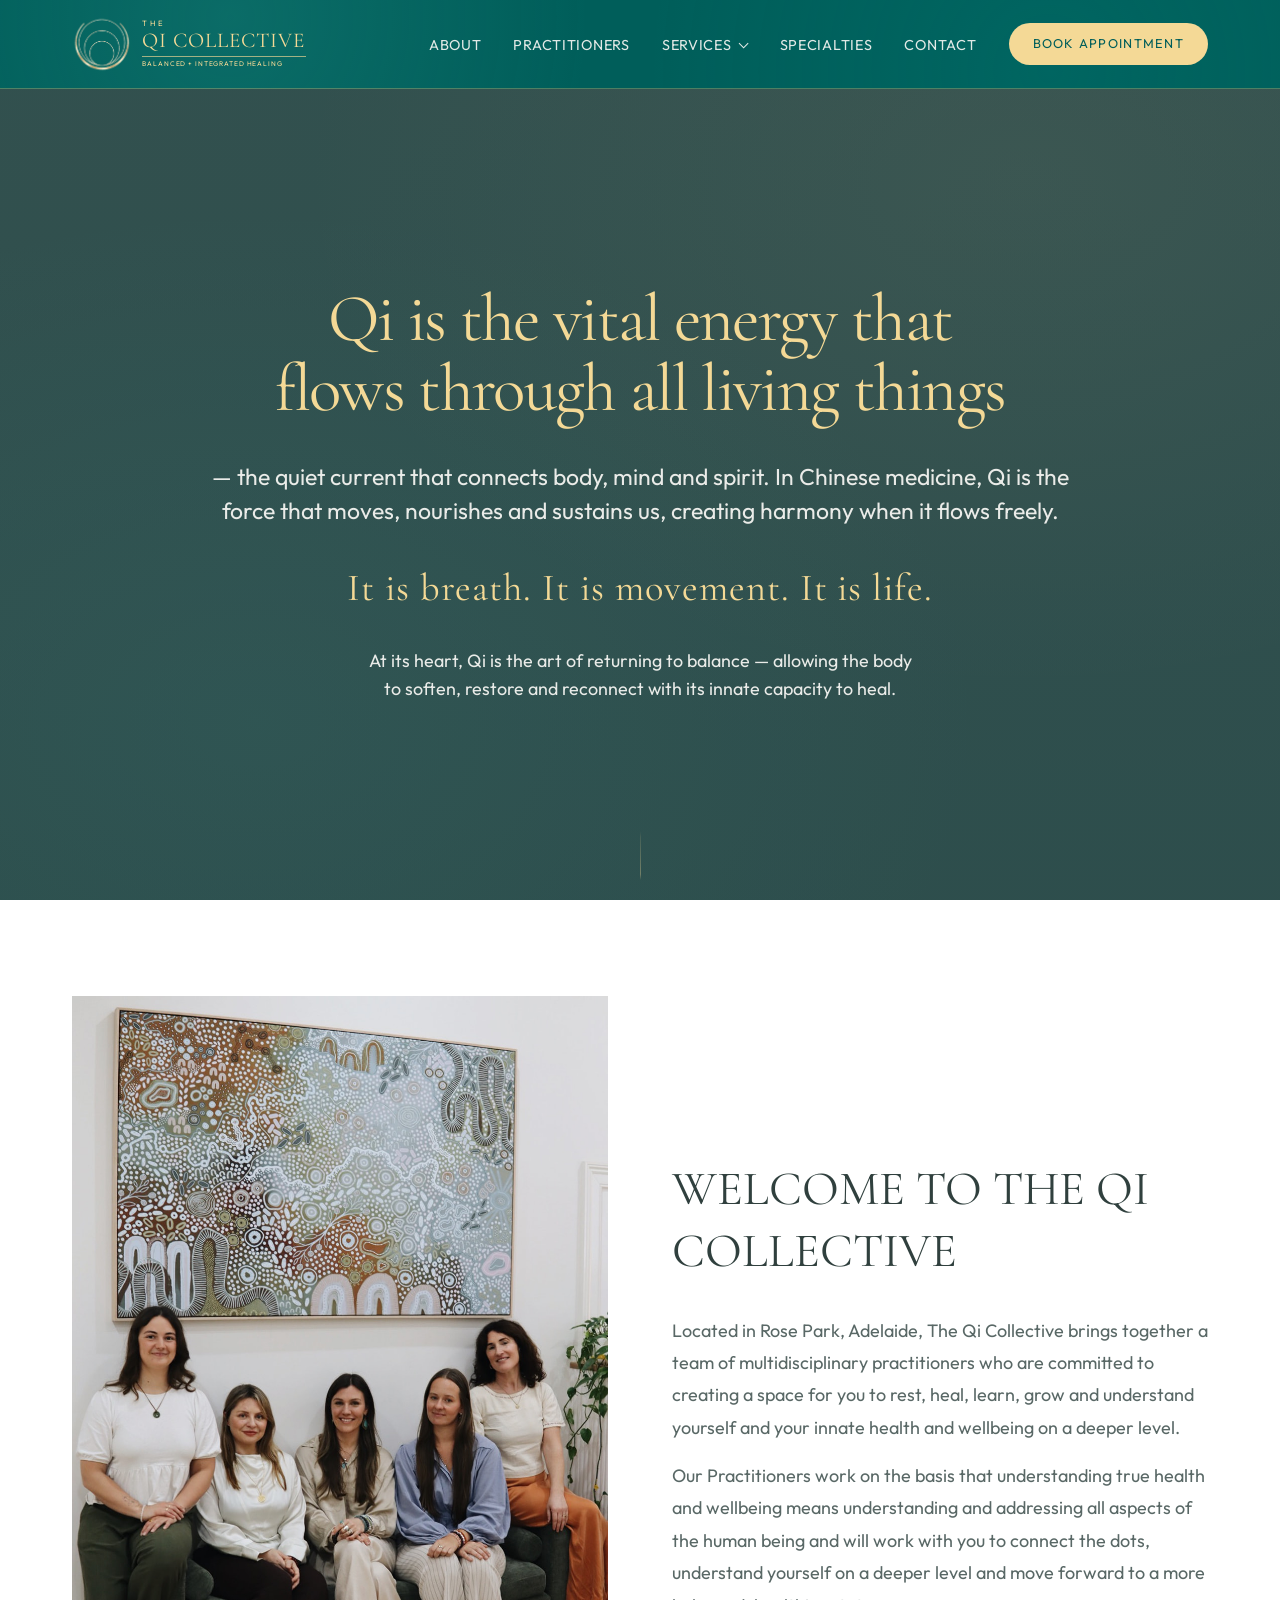
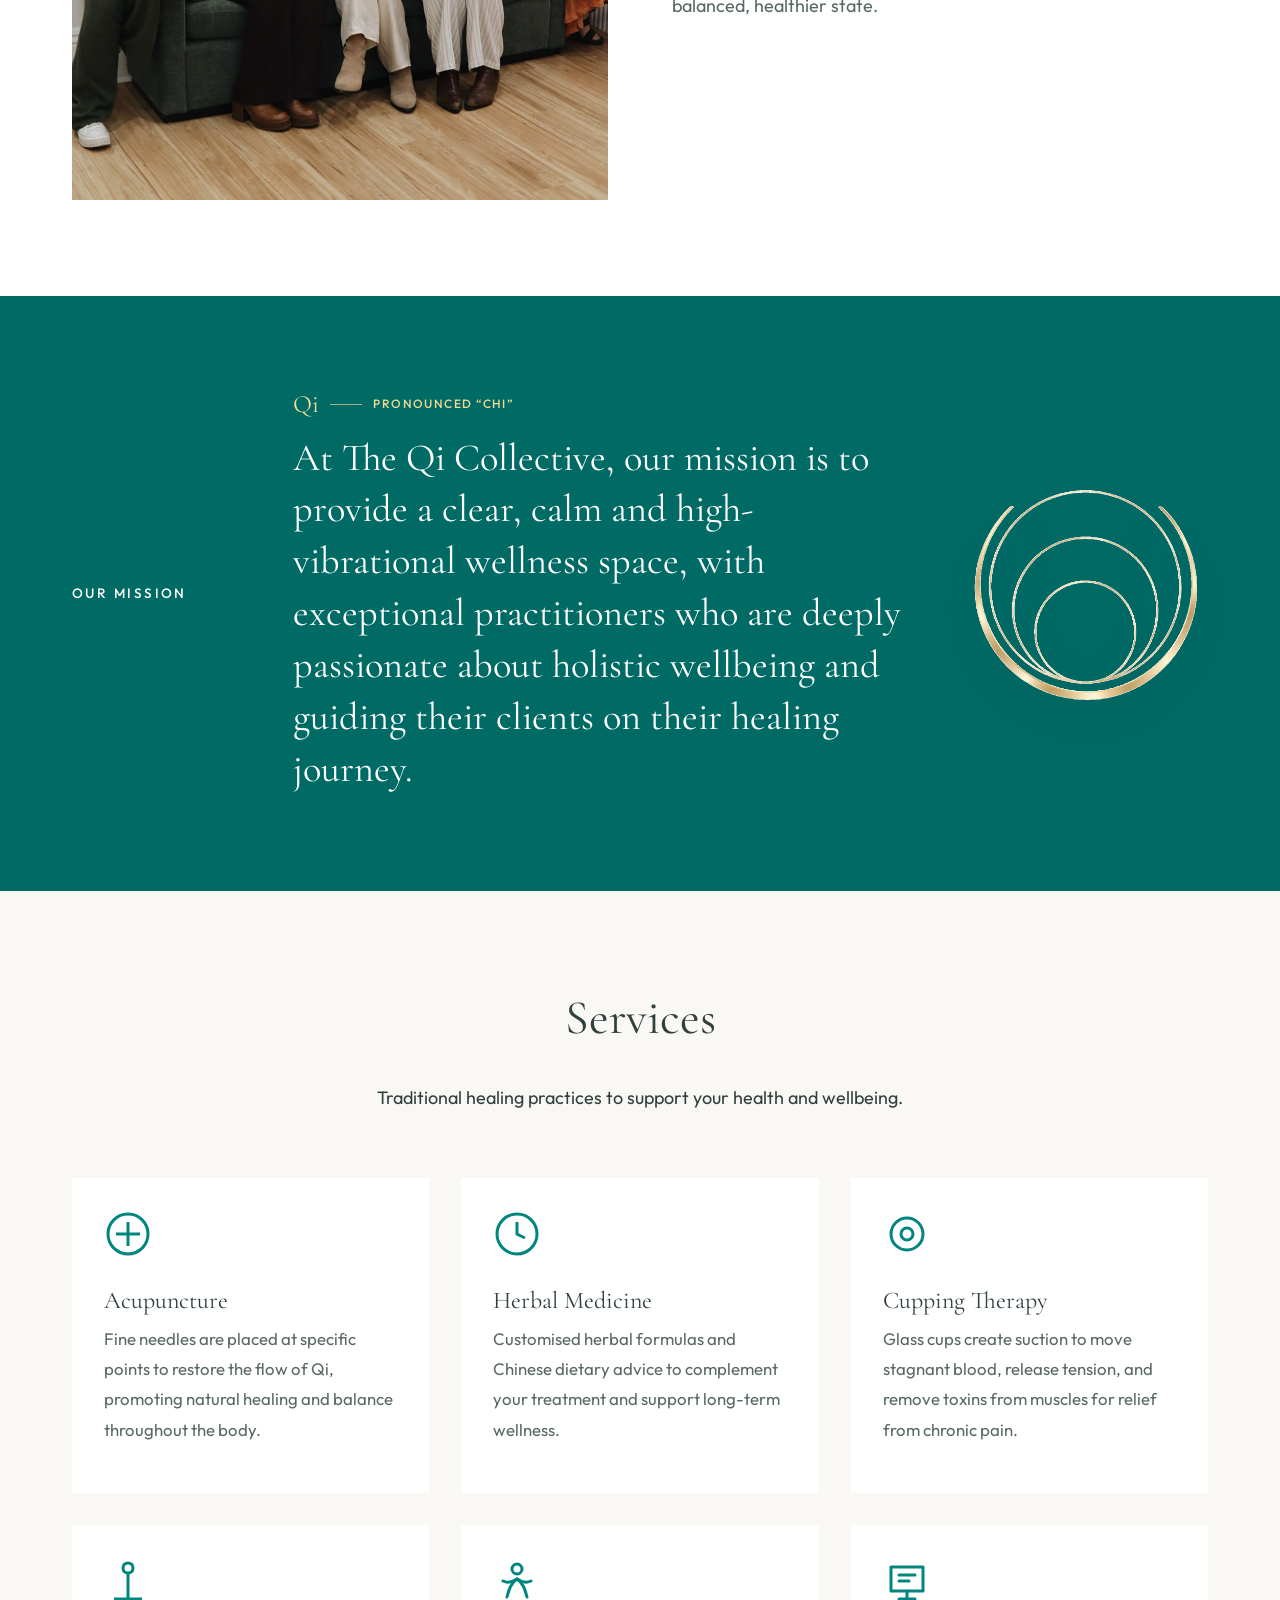
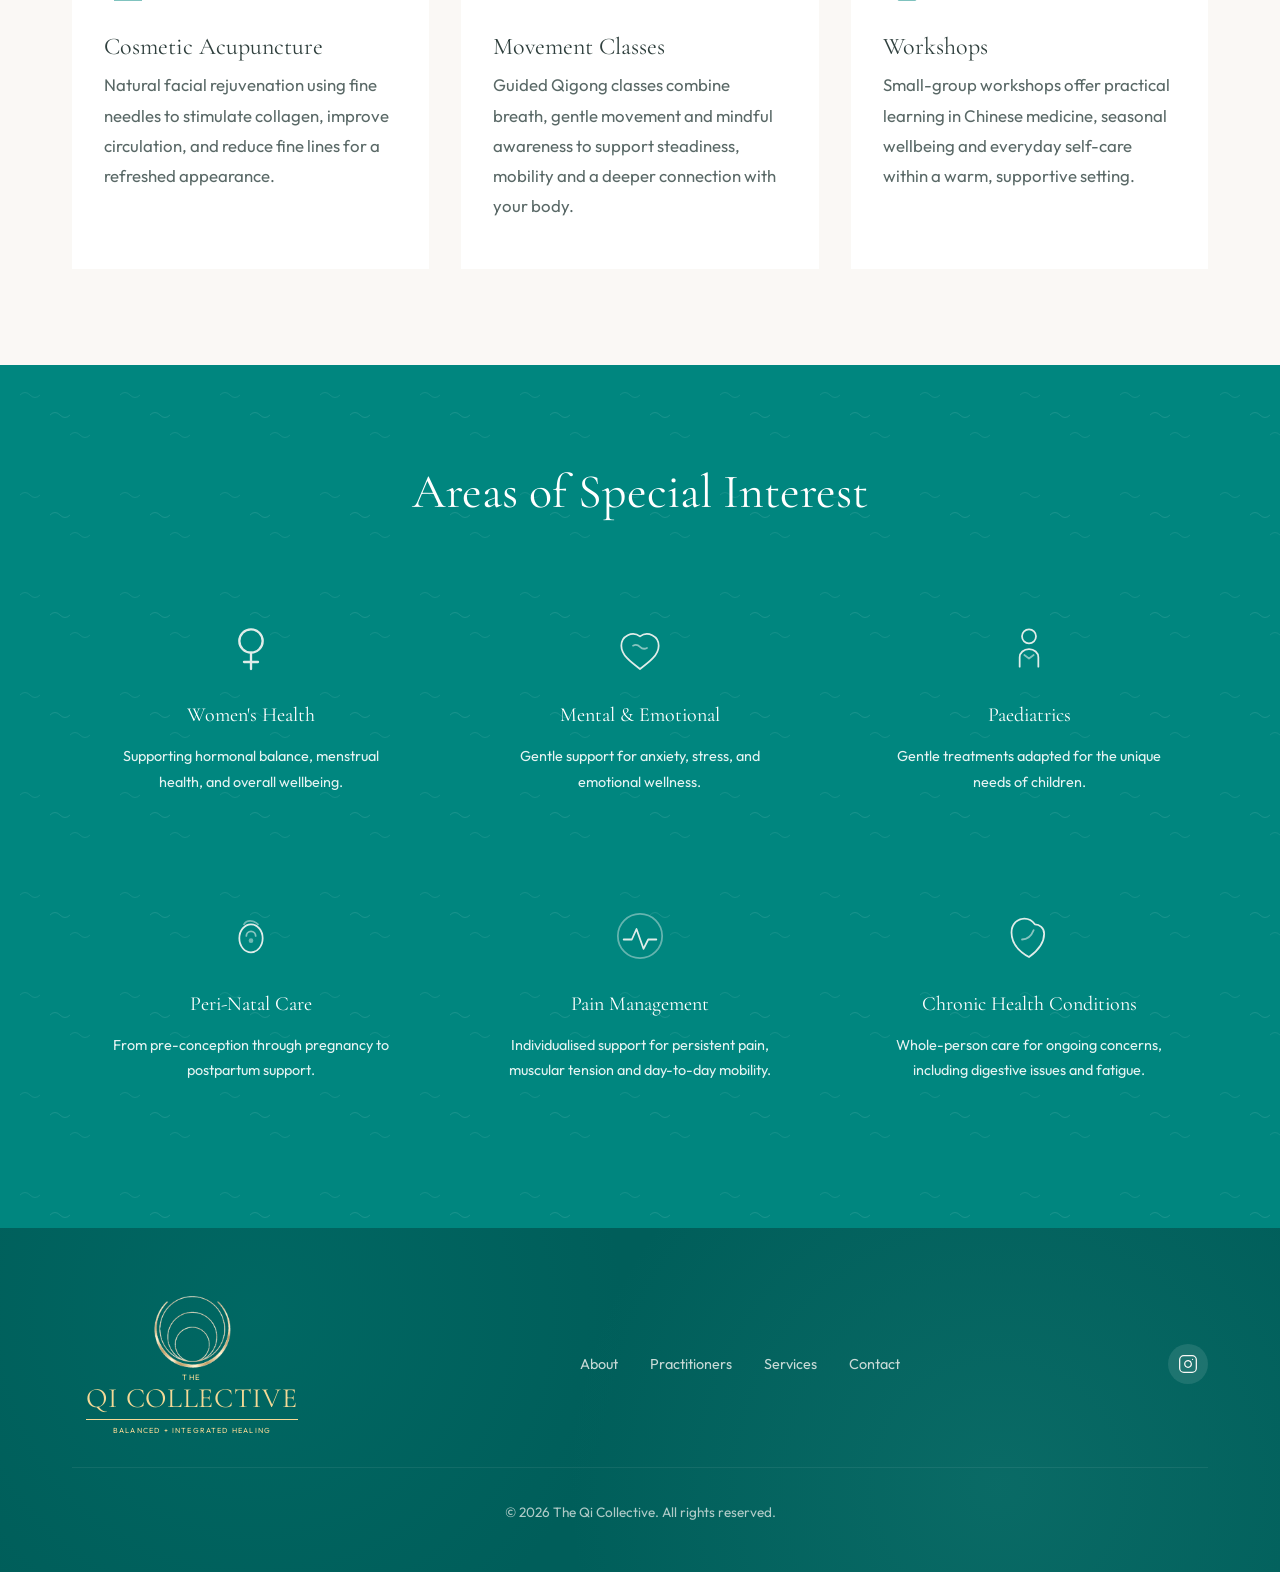
==== commit 59e1aef9: "seo: repair crawl and index foundations (sitemap, robots, canonicals, meta, schema) Add sitemap.xml " ====
--- a/index.html
+++ b/index.html
@@ -3,8 +3,101 @@
 <head>
   <meta charset="UTF-8">
   <meta name="viewport" content="width=device-width, initial-scale=1.0">
-  <meta name="description" content="The Qi Collective - Acupuncture and Chinese Medicine in Rose Park, Adelaide. A multidisciplinary team offering acupuncture, herbal medicine, cupping, and holistic care.">
+  <meta name="description" content="Acupuncture and Chinese medicine in Rose Park, Adelaide. Five registered practitioners offering acupuncture, herbal medicine, cupping and whole-person care.">
   <title>The Qi Collective | Acupuncture &amp; Chinese Medicine Adelaide</title>
+  <link rel="canonical" href="https://www.theqicollective.com.au/">
+
+  <!-- Social sharing -->
+  <meta property="og:type" content="website">
+  <meta property="og:site_name" content="The Qi Collective">
+  <meta property="og:locale" content="en_AU">
+  <meta property="og:title" content="The Qi Collective | Acupuncture &amp; Chinese Medicine Adelaide">
+  <meta property="og:description" content="Acupuncture and Chinese medicine in Rose Park, Adelaide. Five registered practitioners offering acupuncture, herbal medicine, cupping and whole-person care.">
+  <meta property="og:url" content="https://www.theqicollective.com.au/">
+  <meta property="og:image" content="https://www.theqicollective.com.au/images/og-image.png">
+  <meta property="og:image:width" content="1200">
+  <meta property="og:image:height" content="630">
+  <meta property="og:image:alt" content="The Qi Collective, acupuncture and Chinese medicine in Rose Park, Adelaide">
+  <meta name="twitter:card" content="summary_large_image">
+
+  <!-- Structured data -->
+  <script type="application/ld+json">
+  {
+    "@context": "https://schema.org",
+    "@graph": [
+      {
+        "@type": "MedicalClinic",
+        "@id": "https://www.theqicollective.com.au/#clinic",
+        "name": "The Qi Collective",
+        "alternateName": "Charlotte Clinic",
+        "description": "Acupuncture and Chinese medicine clinic in Rose Park, Adelaide, with a multidisciplinary team of registered practitioners.",
+        "url": "https://www.theqicollective.com.au/",
+        "email": "hello@theqicollective.com.au",
+        "image": "https://www.theqicollective.com.au/images/og-image.png",
+        "logo": "https://www.theqicollective.com.au/images/qi-logo-mark-gold.png",
+        "address": {
+          "@type": "PostalAddress",
+          "streetAddress": "22 Kensington Road",
+          "addressLocality": "Rose Park",
+          "addressRegion": "SA",
+          "postalCode": "5067",
+          "addressCountry": "AU"
+        },
+        "hasMap": "https://www.google.com/maps/search/?api=1&query=22+Kensington+Road,+Rose+Park+SA+5067",
+        "openingHoursSpecification": [
+          {
+            "@type": "OpeningHoursSpecification",
+            "dayOfWeek": [
+              "Monday",
+              "Tuesday",
+              "Wednesday",
+              "Thursday",
+              "Friday"
+            ],
+            "opens": "08:00",
+            "closes": "18:00"
+          },
+          {
+            "@type": "OpeningHoursSpecification",
+            "dayOfWeek": "Saturday",
+            "opens": "08:00",
+            "closes": "15:00"
+          }
+        ],
+        "founder": {
+          "@id": "https://www.theqicollective.com.au/practitioners#practitioner-charlotte"
+        },
+        "sameAs": [
+          "https://www.instagram.com/theqicollective_/"
+        ]
+      },
+      {
+        "@type": "WebSite",
+        "@id": "https://www.theqicollective.com.au/#website",
+        "url": "https://www.theqicollective.com.au/",
+        "name": "The Qi Collective",
+        "publisher": {
+          "@id": "https://www.theqicollective.com.au/#clinic"
+        },
+        "inLanguage": "en-AU"
+      },
+      {
+        "@type": "WebPage",
+        "@id": "https://www.theqicollective.com.au/#webpage",
+        "url": "https://www.theqicollective.com.au/",
+        "name": "The Qi Collective | Acupuncture & Chinese Medicine Adelaide",
+        "description": "Acupuncture and Chinese medicine in Rose Park, Adelaide. Five registered practitioners offering acupuncture, herbal medicine, cupping and whole-person care.",
+        "isPartOf": {
+          "@id": "https://www.theqicollective.com.au/#website"
+        },
+        "about": {
+          "@id": "https://www.theqicollective.com.au/#clinic"
+        },
+        "inLanguage": "en-AU"
+      }
+    ]
+  }
+  </script>
   <link rel="icon" type="image/png" href="images/qi-logo-mark-gold-transparent.png">
 
   <!-- Fonts -->
@@ -275,159 +368,6 @@
     </div>
   </section>
 
-  <!-- Instagram Feed Section -->
-  <section class="social-feed section-padding" aria-labelledby="social-feed-title" data-feed-url="https://feeds.behold.so/EymXEt8lbRm1nfQpzNI8">
-    <svg class="social-feed__sprite" aria-hidden="true" focusable="false">
-      <symbol id="ig-heart" viewBox="0 0 24 24"><path fill="currentColor" d="M16.8 3.9c-1.9 0-3.6 1-4.8 2.6-1.2-1.6-2.9-2.6-4.8-2.6C4.3 3.9 2 6.3 2 9.3c0 3.4 2.7 5.9 6.8 9.6l3.2 2.9 3.2-2.9c4.1-3.7 6.8-6.2 6.8-9.6 0-3-2.3-5.4-5.2-5.4z"/></symbol>
-      <symbol id="ig-comment" viewBox="0 0 24 24"><path fill="none" stroke="currentColor" stroke-width="1.9" stroke-linejoin="round" d="M20.7 16.9A9.5 9.5 0 1 0 17 20.6L22 22z"/></symbol>
-      <symbol id="ig-share" viewBox="0 0 24 24"><path fill="none" stroke="currentColor" stroke-width="1.9" stroke-linejoin="round" d="M22 3 9.2 10.1M22 3l-7 18-5.8-10.9L2 6.4z"/></symbol>
-      <symbol id="ig-save" viewBox="0 0 24 24"><path fill="none" stroke="currentColor" stroke-width="1.9" stroke-linejoin="round" d="M20 21l-8-7.6L4 21V3h16z"/></symbol>
-      <symbol id="ig-more" viewBox="0 0 24 24"><circle fill="currentColor" cx="5" cy="12" r="1.6"/><circle fill="currentColor" cx="12" cy="12" r="1.6"/><circle fill="currentColor" cx="19" cy="12" r="1.6"/></symbol>
-      <symbol id="ig-reel" viewBox="0 0 24 24"><g fill="none" stroke="currentColor" stroke-width="1.8"><rect x="3" y="3" width="18" height="18" rx="5"/><path d="M3 8.5h18M8 3l3 5.5M14 3l3 5.5"/></g><path fill="currentColor" d="M10 12v5l4.5-2.5z"/></symbol>
-    </svg>
-
-    <div class="container social-feed__header fade-in">
-      <p class="section-eyebrow">@theqicollective_</p>
-      <h2 id="social-feed-title">A Space Where <em>Qi Flows</em></h2>
-    </div>
-
-    <div class="social-feed__viewport">
-      <ul class="social-feed__track">
-        <li>
-          <a class="ig-post" href="https://www.instagram.com/theqicollective_/" target="_blank" rel="noopener noreferrer">
-            <span class="ig-post__head">
-              <span class="ig-post__avatar"><img src="images/qi-logo-mark-gold-transparent.png" alt=""></span>
-              <span class="ig-post__who"><b>theqicollective_</b><span>Rose Park, Adelaide</span></span>
-              <svg class="ig-post__more" aria-hidden="true"><use href="#ig-more"/></svg>
-            </span>
-            <span class="ig-post__media"><img src="images/qi-collective-team.jpg" alt="The Qi Collective practitioners seated together in the clinic waiting space" loading="lazy"></span>
-            <span class="ig-post__actions" aria-hidden="true"><svg class="is-liked"><use href="#ig-heart"/></svg><svg><use href="#ig-comment"/></svg><svg><use href="#ig-share"/></svg><svg class="ig-post__save"><use href="#ig-save"/></svg></span>
-            <span class="ig-post__body">
-              <span class="ig-post__caption"><b>theqicollective_</b> The collective, all together in our Rose Park waiting room 🌿 One shared love of Chinese medicine.</span>
-              <span class="ig-post__meta">View on Instagram</span>
-            </span>
-          </a>
-        </li>
-        <li>
-          <a class="ig-post" href="https://www.instagram.com/theqicollective_/" target="_blank" rel="noopener noreferrer">
-            <span class="ig-post__head">
-              <span class="ig-post__avatar"><img src="images/qi-logo-mark-gold-transparent.png" alt=""></span>
-              <span class="ig-post__who"><b>theqicollective_</b><span>Rose Park, Adelaide</span></span>
-              <svg class="ig-post__more" aria-hidden="true"><use href="#ig-more"/></svg>
-            </span>
-            <span class="ig-post__media"><span class="ig-post__quote">The body is always moving towards balance.</span><span class="ig-post__count" aria-hidden="true">1/4</span></span>
-            <span class="ig-post__actions" aria-hidden="true"><svg class="is-liked"><use href="#ig-heart"/></svg><svg><use href="#ig-comment"/></svg><svg><use href="#ig-share"/></svg><svg class="ig-post__save"><use href="#ig-save"/></svg></span>
-            <span class="ig-post__body">
-              <span class="ig-post__caption"><b>theqicollective_</b> A gentle reminder for the week ahead.</span>
-              <span class="ig-post__meta">View on Instagram</span>
-            </span>
-          </a>
-        </li>
-        <li>
-          <a class="ig-post" href="https://www.instagram.com/theqicollective_/" target="_blank" rel="noopener noreferrer">
-            <span class="ig-post__head">
-              <span class="ig-post__avatar"><img src="images/qi-logo-mark-gold-transparent.png" alt=""></span>
-              <span class="ig-post__who"><b>theqicollective_</b><span>Rose Park, Adelaide</span></span>
-              <svg class="ig-post__more" aria-hidden="true"><use href="#ig-more"/></svg>
-            </span>
-            <span class="ig-post__media"><img src="images/hands-healing.webp" alt="A practitioner's hands resting on a treatment table" loading="lazy"><span class="ig-post__count" aria-hidden="true">1/6</span></span>
-            <span class="ig-post__actions" aria-hidden="true"><svg class="is-liked"><use href="#ig-heart"/></svg><svg><use href="#ig-comment"/></svg><svg><use href="#ig-share"/></svg><svg class="ig-post__save"><use href="#ig-save"/></svg></span>
-            <span class="ig-post__body">
-              <span class="ig-post__caption"><b>theqicollective_</b> Wondering what happens in your first session? We start by listening. Here&rsquo;s what to expect, step by step.</span>
-              <span class="ig-post__meta">View on Instagram</span>
-            </span>
-          </a>
-        </li>
-        <li>
-          <a class="ig-post" href="https://www.instagram.com/theqicollective_/" target="_blank" rel="noopener noreferrer">
-            <span class="ig-post__head">
-              <span class="ig-post__avatar"><img src="images/qi-logo-mark-gold-transparent.png" alt=""></span>
-              <span class="ig-post__who"><b>theqicollective_</b><span>Rose Park, Adelaide</span></span>
-              <svg class="ig-post__more" aria-hidden="true"><use href="#ig-more"/></svg>
-            </span>
-            <span class="ig-post__media"><img src="images/charlotte-powell.jpg" alt="Charlotte Powell standing beside a plant in the clinic" loading="lazy"><svg class="ig-post__reel" aria-hidden="true"><use href="#ig-reel"/></svg></span>
-            <span class="ig-post__actions" aria-hidden="true"><svg class="is-liked"><use href="#ig-heart"/></svg><svg><use href="#ig-comment"/></svg><svg><use href="#ig-share"/></svg><svg class="ig-post__save"><use href="#ig-save"/></svg></span>
-            <span class="ig-post__body">
-              <span class="ig-post__caption"><b>theqicollective_</b> Meet Charlotte, our founder. A holistic, open-minded approach that works through the physical, emotional and spiritual layers.</span>
-              <span class="ig-post__meta">View on Instagram</span>
-            </span>
-          </a>
-        </li>
-        <li>
-          <a class="ig-post" href="https://www.instagram.com/theqicollective_/" target="_blank" rel="noopener noreferrer">
-            <span class="ig-post__head">
-              <span class="ig-post__avatar"><img src="images/qi-logo-mark-gold-transparent.png" alt=""></span>
-              <span class="ig-post__who"><b>theqicollective_</b><span>Rose Park, Adelaide</span></span>
-              <svg class="ig-post__more" aria-hidden="true"><use href="#ig-more"/></svg>
-            </span>
-            <span class="ig-post__media"><span class="ig-post__quote ig-post__quote--gold">Autumn is the season of letting go.<small>Seasonal note</small></span></span>
-            <span class="ig-post__actions" aria-hidden="true"><svg class="is-liked"><use href="#ig-heart"/></svg><svg><use href="#ig-comment"/></svg><svg><use href="#ig-share"/></svg><svg class="ig-post__save"><use href="#ig-save"/></svg></span>
-            <span class="ig-post__body">
-              <span class="ig-post__caption"><b>theqicollective_</b> In Chinese medicine, autumn belongs to the Lungs and the Large Intestine. Warm foods, early nights and long exhales 🍂</span>
-              <span class="ig-post__meta">View on Instagram</span>
-            </span>
-          </a>
-        </li>
-        <li>
-          <a class="ig-post" href="https://www.instagram.com/theqicollective_/" target="_blank" rel="noopener noreferrer">
-            <span class="ig-post__head">
-              <span class="ig-post__avatar"><img src="images/qi-logo-mark-gold-transparent.png" alt=""></span>
-              <span class="ig-post__who"><b>theqicollective_</b><span>Rose Park, Adelaide</span></span>
-              <svg class="ig-post__more" aria-hidden="true"><use href="#ig-more"/></svg>
-            </span>
-            <span class="ig-post__media"><img src="images/prue-klausener.jpg" alt="Prue Klausener standing in warm light in the clinic" loading="lazy"></span>
-            <span class="ig-post__actions" aria-hidden="true"><svg class="is-liked"><use href="#ig-heart"/></svg><svg><use href="#ig-comment"/></svg><svg><use href="#ig-share"/></svg><svg class="ig-post__save"><use href="#ig-save"/></svg></span>
-            <span class="ig-post__body">
-              <span class="ig-post__caption"><b>theqicollective_</b> Welcome Prue! Japanese-influenced acupuncture and Shiatsu, shaped by a Zen approach to healing.</span>
-              <span class="ig-post__meta">View on Instagram</span>
-            </span>
-          </a>
-        </li>
-        <li>
-          <a class="ig-post" href="https://www.instagram.com/theqicollective_/" target="_blank" rel="noopener noreferrer">
-            <span class="ig-post__head">
-              <span class="ig-post__avatar"><img src="images/qi-logo-mark-gold-transparent.png" alt=""></span>
-              <span class="ig-post__who"><b>theqicollective_</b><span>Rose Park, Adelaide</span></span>
-              <svg class="ig-post__more" aria-hidden="true"><use href="#ig-more"/></svg>
-            </span>
-            <span class="ig-post__media"><img src="images/qi-collective-signage.jpg" alt="The Qi Collective street sign on Kensington Road" loading="lazy"></span>
-            <span class="ig-post__actions" aria-hidden="true"><svg class="is-liked"><use href="#ig-heart"/></svg><svg><use href="#ig-comment"/></svg><svg><use href="#ig-share"/></svg><svg class="ig-post__save"><use href="#ig-save"/></svg></span>
-            <span class="ig-post__body">
-              <span class="ig-post__caption"><b>theqicollective_</b> Find us at 22 Kensington Road, Rose Park. Come in and say hello.</span>
-              <span class="ig-post__meta">View on Instagram</span>
-            </span>
-          </a>
-        </li>
-        <li>
-          <a class="ig-post" href="https://www.instagram.com/theqicollective_/" target="_blank" rel="noopener noreferrer">
-            <span class="ig-post__head">
-              <span class="ig-post__avatar"><img src="images/qi-logo-mark-gold-transparent.png" alt=""></span>
-              <span class="ig-post__who"><b>theqicollective_</b><span>Rose Park, Adelaide</span></span>
-              <svg class="ig-post__more" aria-hidden="true"><use href="#ig-more"/></svg>
-            </span>
-            <span class="ig-post__media"><span class="ig-post__quote ig-post__quote--sand">Rest is part of the treatment.</span></span>
-            <span class="ig-post__actions" aria-hidden="true"><svg class="is-liked"><use href="#ig-heart"/></svg><svg><use href="#ig-comment"/></svg><svg><use href="#ig-share"/></svg><svg class="ig-post__save"><use href="#ig-save"/></svg></span>
-            <span class="ig-post__body">
-              <span class="ig-post__caption"><b>theqicollective_</b> Why we leave you to rest with the needles in, and why it matters.</span>
-              <span class="ig-post__meta">View on Instagram</span>
-            </span>
-          </a>
-        </li>
-      </ul>
-    </div>
-
-    <div class="container text-center fade-in">
-      <a class="btn btn--secondary social-feed__follow" href="https://www.instagram.com/theqicollective_/" target="_blank" rel="noopener noreferrer">
-        <svg viewBox="0 0 24 24" fill="none" stroke="currentColor" stroke-width="1.5" stroke-linecap="round" stroke-linejoin="round" aria-hidden="true">
-          <rect x="2" y="2" width="20" height="20" rx="5" ry="5"/>
-          <path d="M16 11.37A4 4 0 1 1 12.63 8 4 4 0 0 1 16 11.37z"/>
-          <line x1="17.5" y1="6.5" x2="17.51" y2="6.5"/>
-        </svg>
-        Follow along
-      </a>
-    </div>
-  </section>
-
   <!-- Footer -->
   <footer class="footer">
     <div class="container">
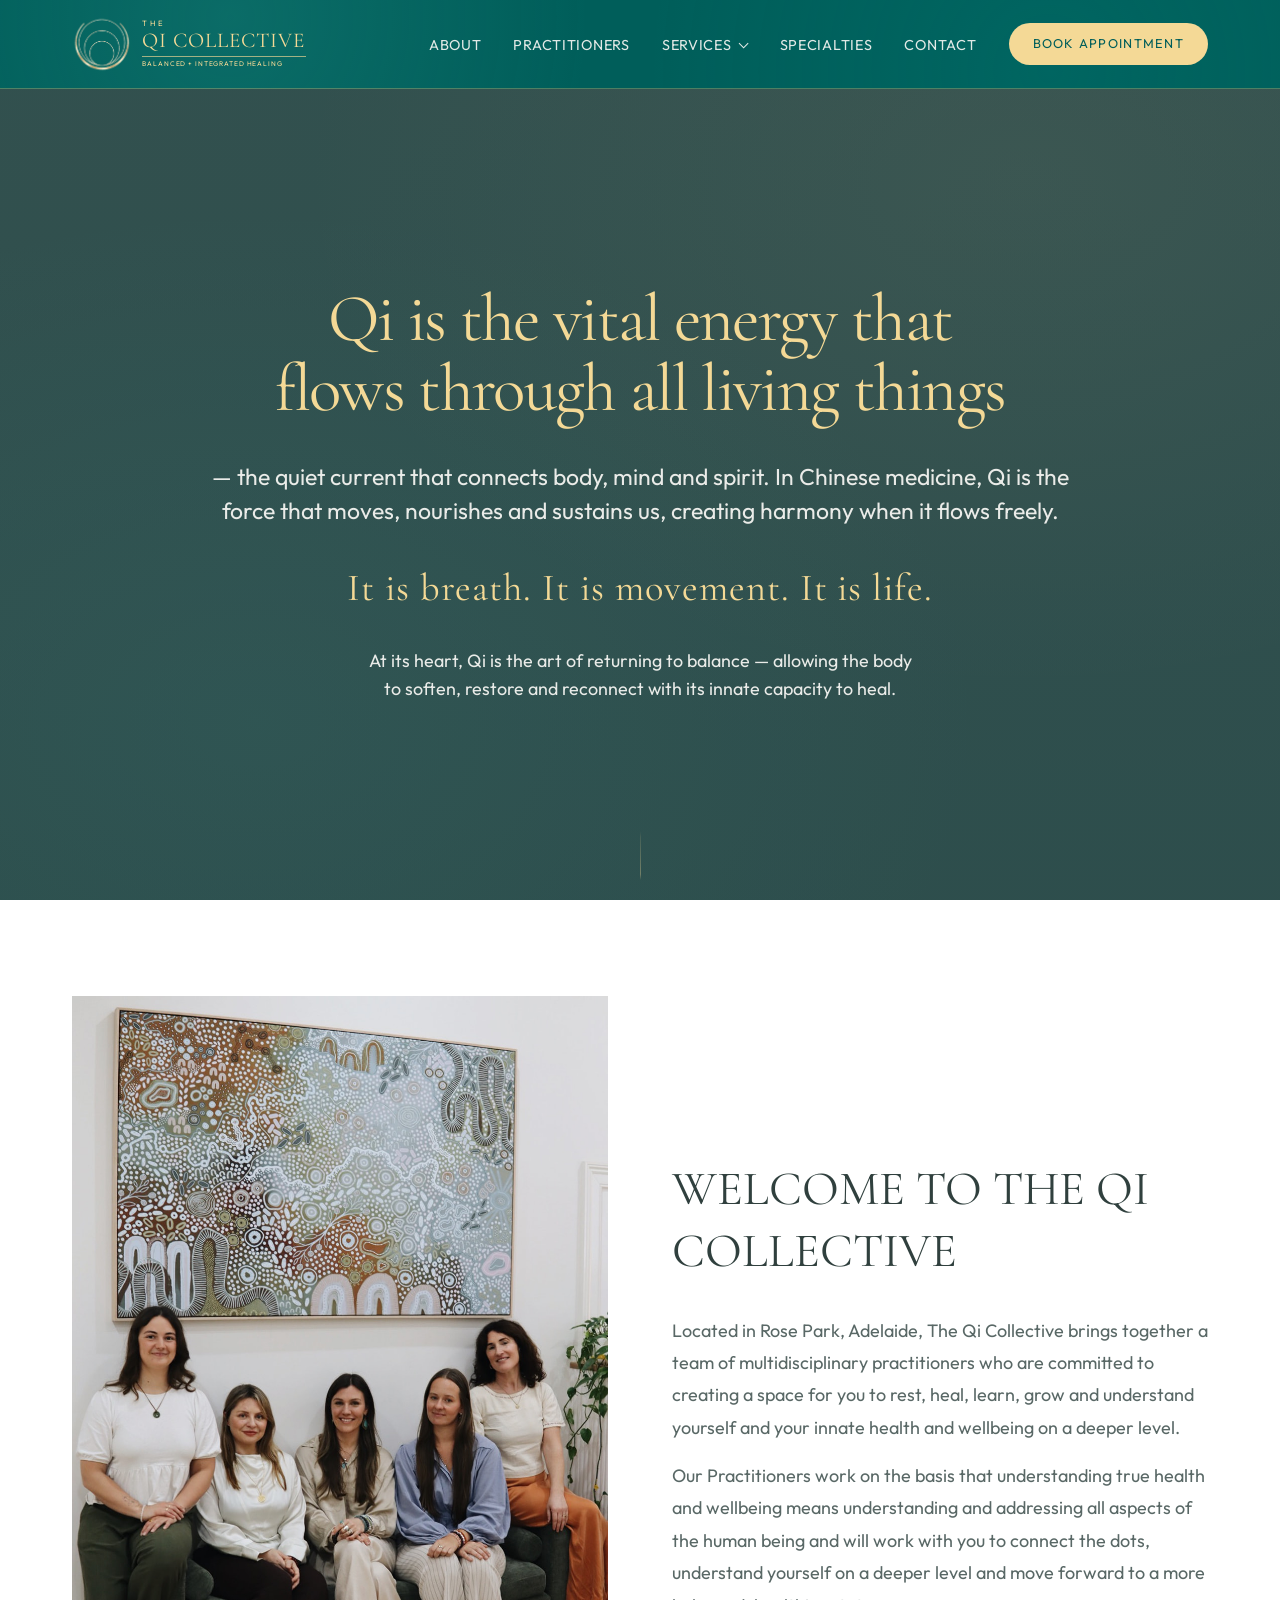
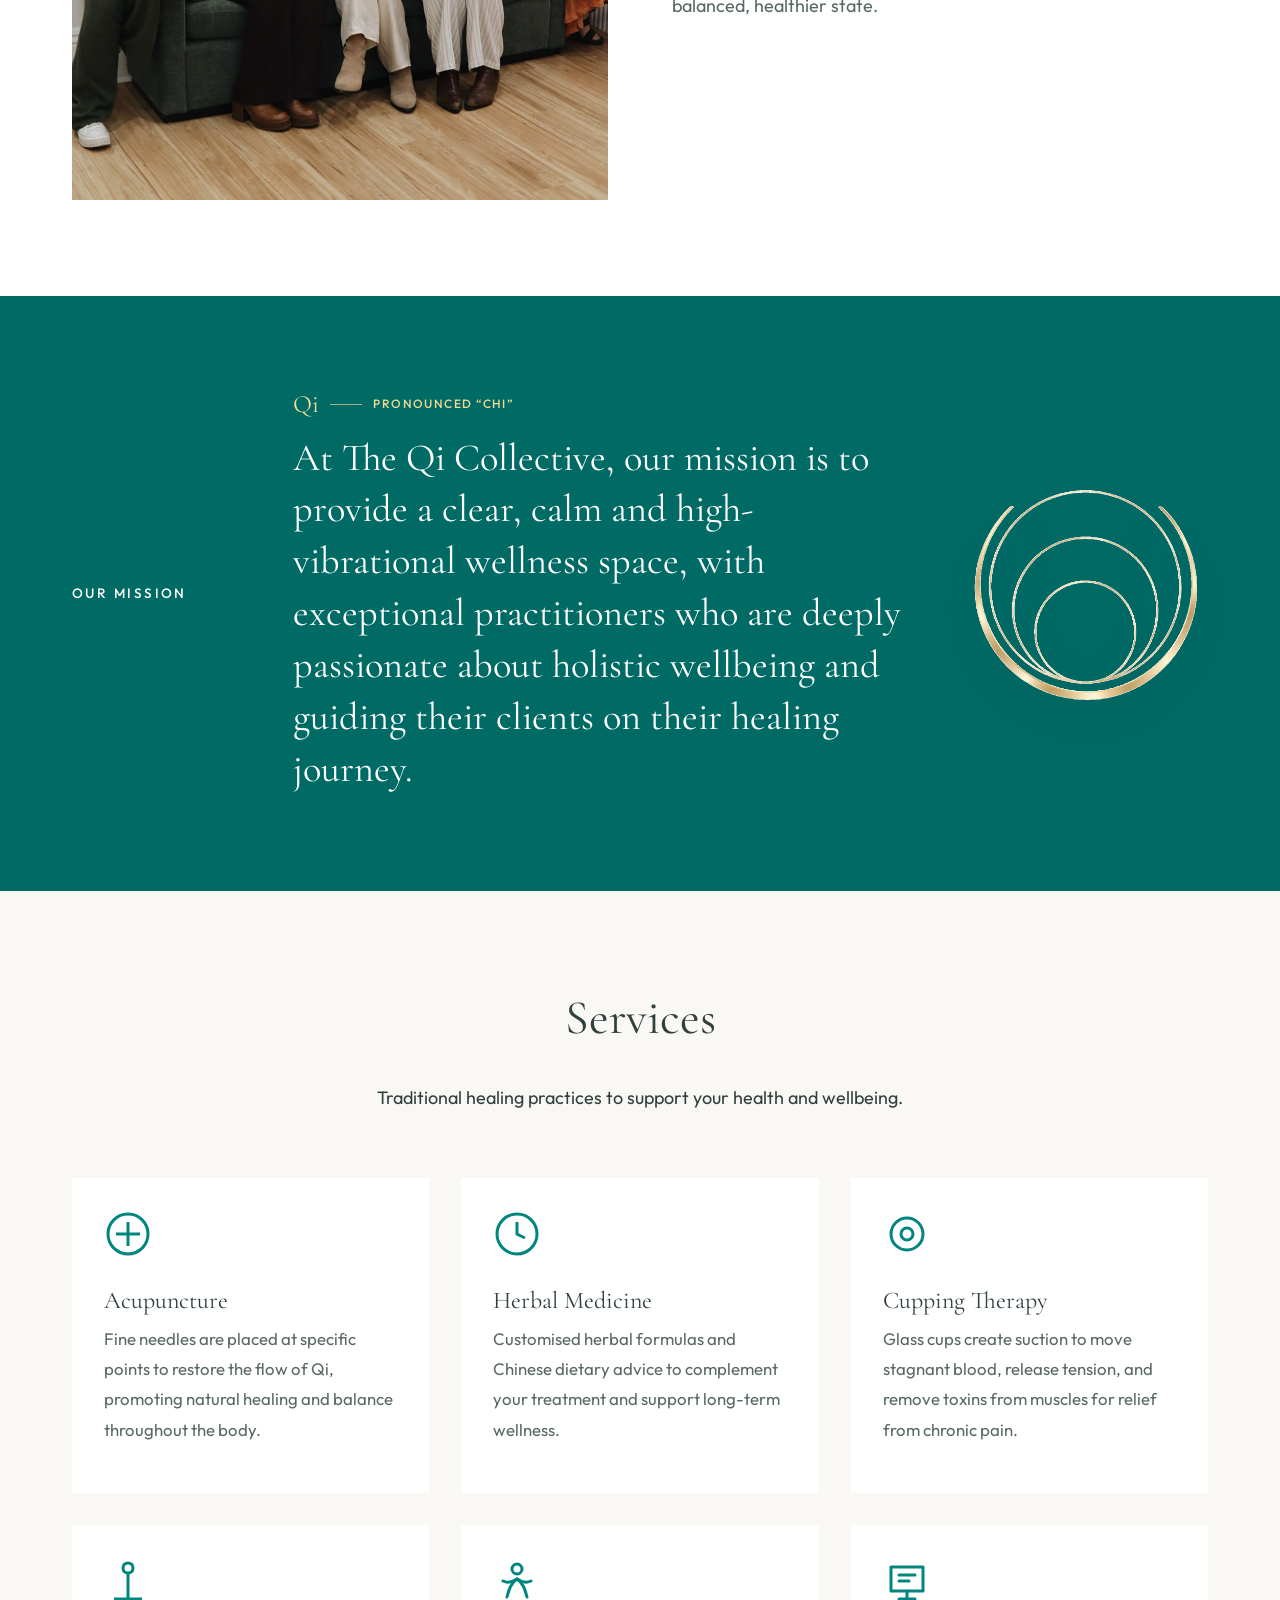
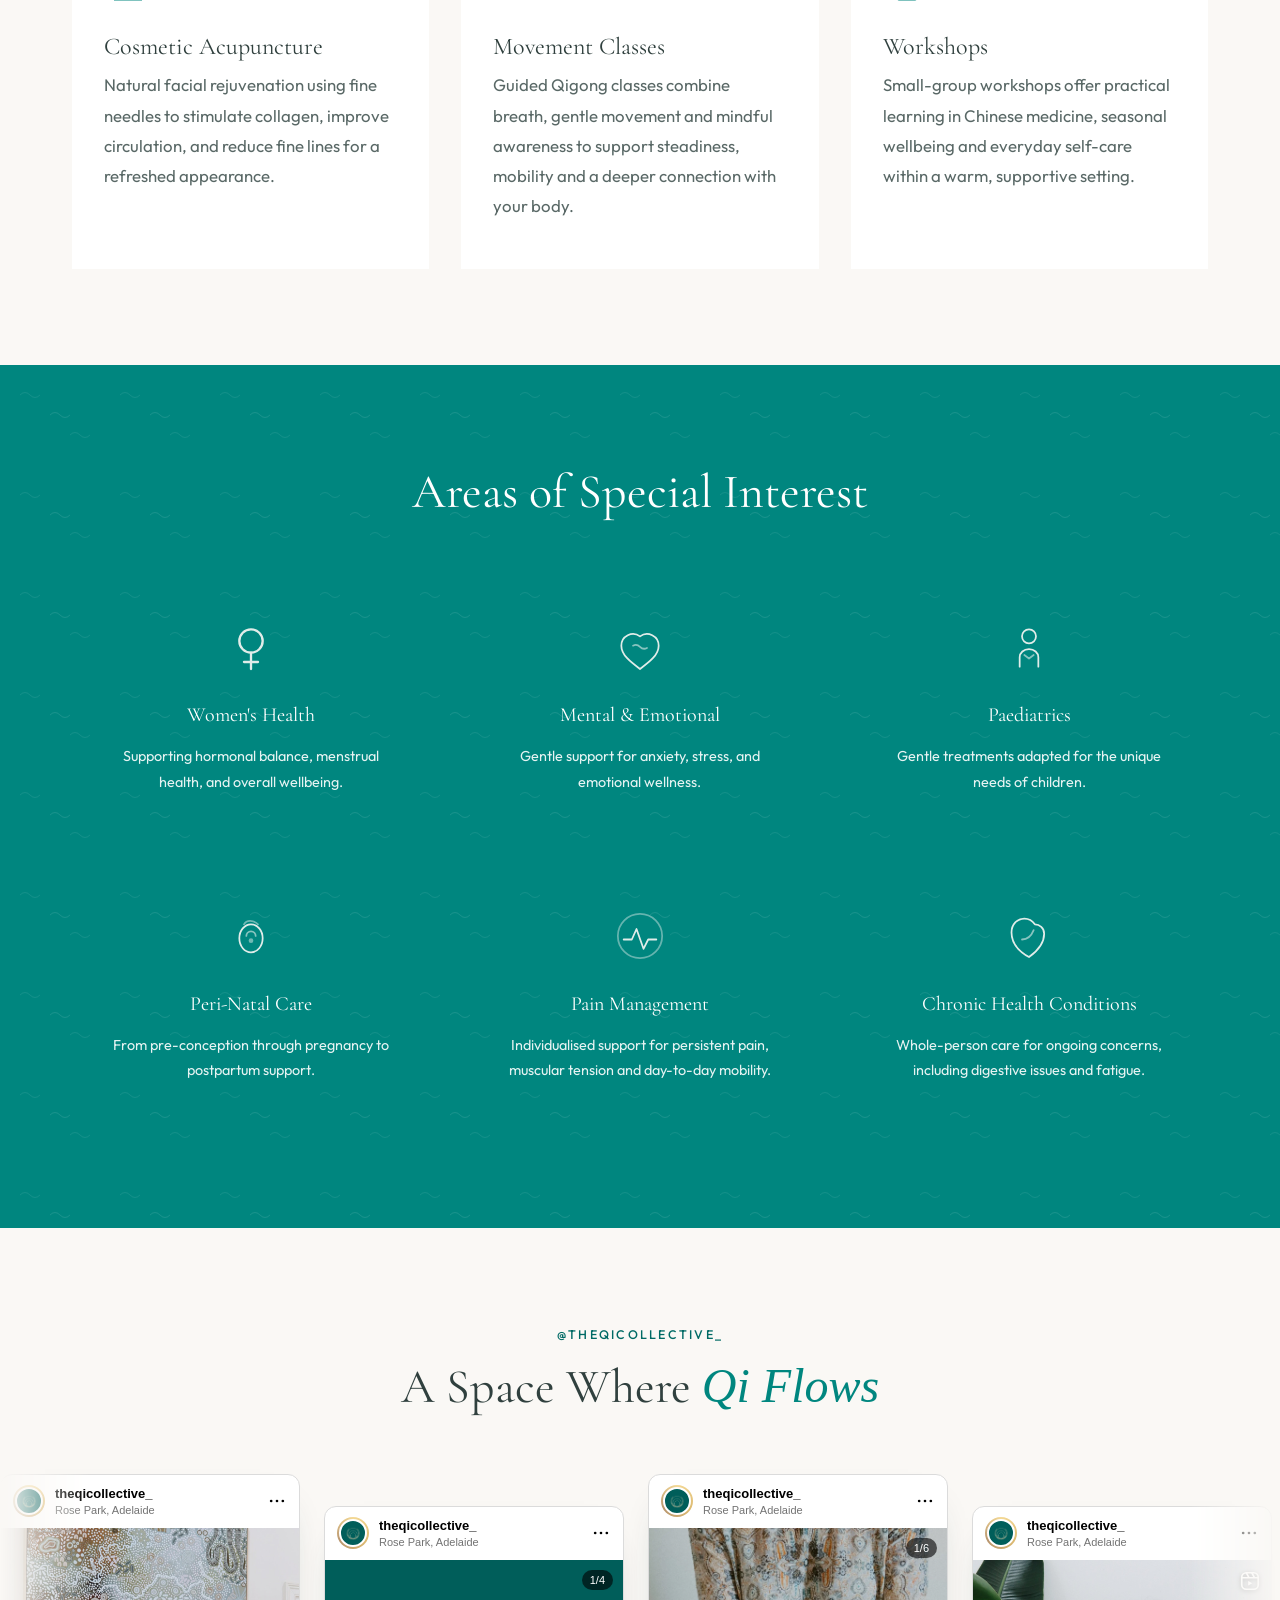
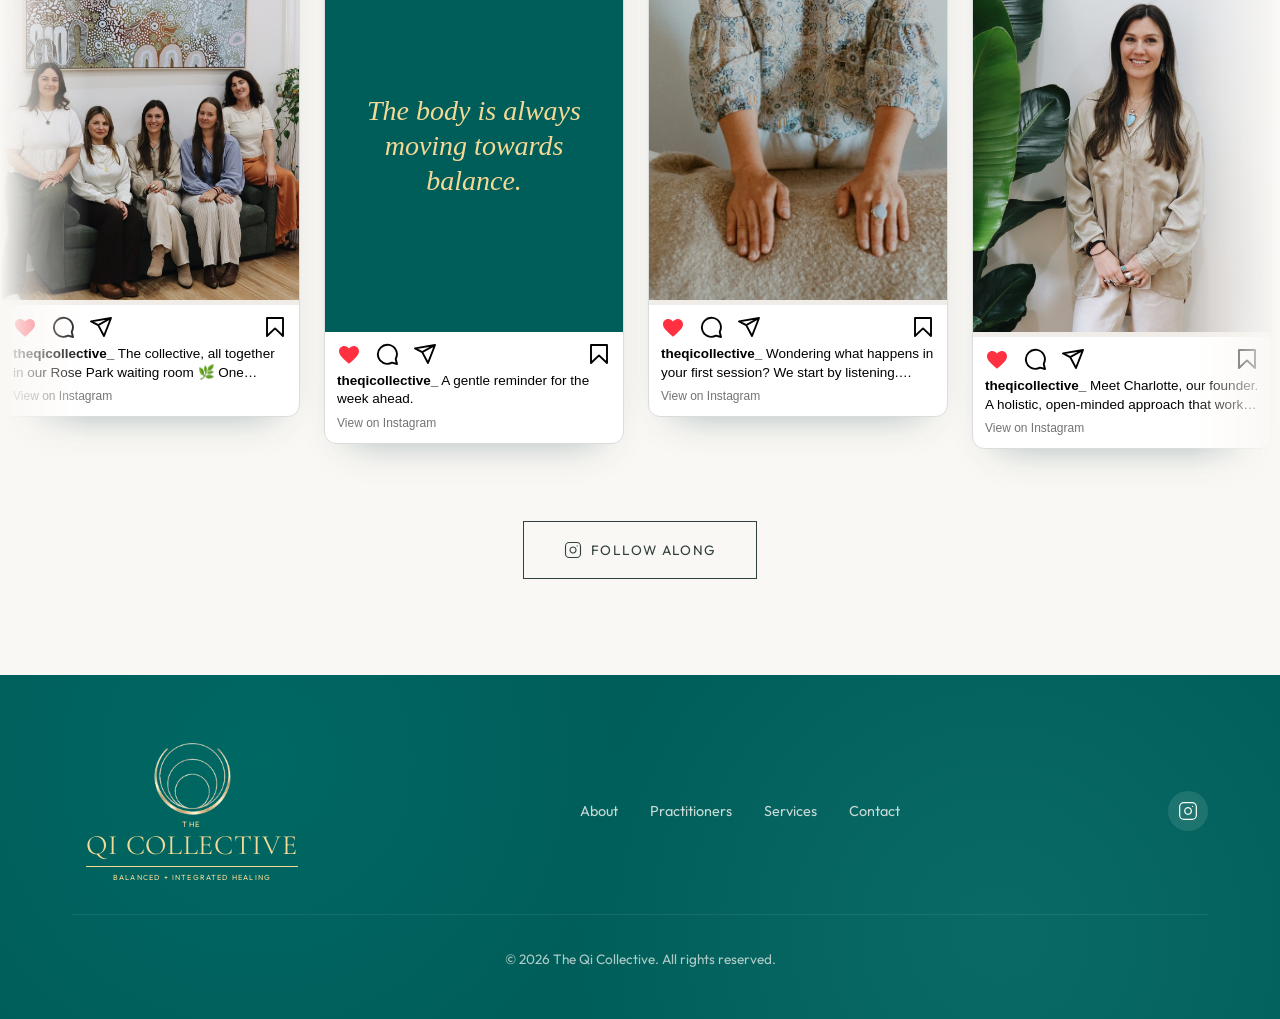
==== commit 120bcee3: "Merge claude/acupuncture-clinic-website-GTUPG into toddhamam/seo-measure-baseline Bring in the homep" ====
--- a/index.html
+++ b/index.html
@@ -3,7 +3,7 @@
 <head>
   <meta charset="UTF-8">
   <meta name="viewport" content="width=device-width, initial-scale=1.0">
-  <meta name="description" content="Acupuncture and Chinese medicine in Rose Park, Adelaide. Five registered practitioners offering acupuncture, herbal medicine, cupping and whole-person care.">
+  <meta name="description" content="Acupuncture and Chinese medicine in Rose Park, Adelaide. Our registered practitioners offer acupuncture, herbal medicine, cupping and whole-person care.">
   <title>The Qi Collective | Acupuncture &amp; Chinese Medicine Adelaide</title>
   <link rel="canonical" href="https://www.theqicollective.com.au/">
 
@@ -12,7 +12,7 @@
   <meta property="og:site_name" content="The Qi Collective">
   <meta property="og:locale" content="en_AU">
   <meta property="og:title" content="The Qi Collective | Acupuncture &amp; Chinese Medicine Adelaide">
-  <meta property="og:description" content="Acupuncture and Chinese medicine in Rose Park, Adelaide. Five registered practitioners offering acupuncture, herbal medicine, cupping and whole-person care.">
+  <meta property="og:description" content="Acupuncture and Chinese medicine in Rose Park, Adelaide. Our registered practitioners offer acupuncture, herbal medicine, cupping and whole-person care.">
   <meta property="og:url" content="https://www.theqicollective.com.au/">
   <meta property="og:image" content="https://www.theqicollective.com.au/images/og-image.png">
   <meta property="og:image:width" content="1200">
@@ -86,7 +86,7 @@
         "@id": "https://www.theqicollective.com.au/#webpage",
         "url": "https://www.theqicollective.com.au/",
         "name": "The Qi Collective | Acupuncture & Chinese Medicine Adelaide",
-        "description": "Acupuncture and Chinese medicine in Rose Park, Adelaide. Five registered practitioners offering acupuncture, herbal medicine, cupping and whole-person care.",
+        "description": "Acupuncture and Chinese medicine in Rose Park, Adelaide. Our registered practitioners offer acupuncture, herbal medicine, cupping and whole-person care.",
         "isPartOf": {
           "@id": "https://www.theqicollective.com.au/#website"
         },
@@ -368,6 +368,159 @@
     </div>
   </section>
 
+  <!-- Instagram Feed Section -->
+  <section class="social-feed section-padding" aria-labelledby="social-feed-title" data-feed-url="https://feeds.behold.so/EymXEt8lbRm1nfQpzNI8">
+    <svg class="social-feed__sprite" aria-hidden="true" focusable="false">
+      <symbol id="ig-heart" viewBox="0 0 24 24"><path fill="currentColor" d="M16.8 3.9c-1.9 0-3.6 1-4.8 2.6-1.2-1.6-2.9-2.6-4.8-2.6C4.3 3.9 2 6.3 2 9.3c0 3.4 2.7 5.9 6.8 9.6l3.2 2.9 3.2-2.9c4.1-3.7 6.8-6.2 6.8-9.6 0-3-2.3-5.4-5.2-5.4z"/></symbol>
+      <symbol id="ig-comment" viewBox="0 0 24 24"><path fill="none" stroke="currentColor" stroke-width="1.9" stroke-linejoin="round" d="M20.7 16.9A9.5 9.5 0 1 0 17 20.6L22 22z"/></symbol>
+      <symbol id="ig-share" viewBox="0 0 24 24"><path fill="none" stroke="currentColor" stroke-width="1.9" stroke-linejoin="round" d="M22 3 9.2 10.1M22 3l-7 18-5.8-10.9L2 6.4z"/></symbol>
+      <symbol id="ig-save" viewBox="0 0 24 24"><path fill="none" stroke="currentColor" stroke-width="1.9" stroke-linejoin="round" d="M20 21l-8-7.6L4 21V3h16z"/></symbol>
+      <symbol id="ig-more" viewBox="0 0 24 24"><circle fill="currentColor" cx="5" cy="12" r="1.6"/><circle fill="currentColor" cx="12" cy="12" r="1.6"/><circle fill="currentColor" cx="19" cy="12" r="1.6"/></symbol>
+      <symbol id="ig-reel" viewBox="0 0 24 24"><g fill="none" stroke="currentColor" stroke-width="1.8"><rect x="3" y="3" width="18" height="18" rx="5"/><path d="M3 8.5h18M8 3l3 5.5M14 3l3 5.5"/></g><path fill="currentColor" d="M10 12v5l4.5-2.5z"/></symbol>
+    </svg>
+
+    <div class="container social-feed__header fade-in">
+      <p class="section-eyebrow">@theqicollective_</p>
+      <h2 id="social-feed-title">A Space Where <em>Qi Flows</em></h2>
+    </div>
+
+    <div class="social-feed__viewport">
+      <ul class="social-feed__track">
+        <li>
+          <a class="ig-post" href="https://www.instagram.com/theqicollective_/" target="_blank" rel="noopener noreferrer">
+            <span class="ig-post__head">
+              <span class="ig-post__avatar"><img src="images/qi-logo-mark-gold-transparent.png" alt=""></span>
+              <span class="ig-post__who"><b>theqicollective_</b><span>Rose Park, Adelaide</span></span>
+              <svg class="ig-post__more" aria-hidden="true"><use href="#ig-more"/></svg>
+            </span>
+            <span class="ig-post__media"><img src="images/qi-collective-team.jpg" alt="The Qi Collective practitioners seated together in the clinic waiting space" loading="lazy"></span>
+            <span class="ig-post__actions" aria-hidden="true"><svg class="is-liked"><use href="#ig-heart"/></svg><svg><use href="#ig-comment"/></svg><svg><use href="#ig-share"/></svg><svg class="ig-post__save"><use href="#ig-save"/></svg></span>
+            <span class="ig-post__body">
+              <span class="ig-post__caption"><b>theqicollective_</b> The collective, all together in our Rose Park waiting room 🌿 One shared love of Chinese medicine.</span>
+              <span class="ig-post__meta">View on Instagram</span>
+            </span>
+          </a>
+        </li>
+        <li>
+          <a class="ig-post" href="https://www.instagram.com/theqicollective_/" target="_blank" rel="noopener noreferrer">
+            <span class="ig-post__head">
+              <span class="ig-post__avatar"><img src="images/qi-logo-mark-gold-transparent.png" alt=""></span>
+              <span class="ig-post__who"><b>theqicollective_</b><span>Rose Park, Adelaide</span></span>
+              <svg class="ig-post__more" aria-hidden="true"><use href="#ig-more"/></svg>
+            </span>
+            <span class="ig-post__media"><span class="ig-post__quote">The body is always moving towards balance.</span><span class="ig-post__count" aria-hidden="true">1/4</span></span>
+            <span class="ig-post__actions" aria-hidden="true"><svg class="is-liked"><use href="#ig-heart"/></svg><svg><use href="#ig-comment"/></svg><svg><use href="#ig-share"/></svg><svg class="ig-post__save"><use href="#ig-save"/></svg></span>
+            <span class="ig-post__body">
+              <span class="ig-post__caption"><b>theqicollective_</b> A gentle reminder for the week ahead.</span>
+              <span class="ig-post__meta">View on Instagram</span>
+            </span>
+          </a>
+        </li>
+        <li>
+          <a class="ig-post" href="https://www.instagram.com/theqicollective_/" target="_blank" rel="noopener noreferrer">
+            <span class="ig-post__head">
+              <span class="ig-post__avatar"><img src="images/qi-logo-mark-gold-transparent.png" alt=""></span>
+              <span class="ig-post__who"><b>theqicollective_</b><span>Rose Park, Adelaide</span></span>
+              <svg class="ig-post__more" aria-hidden="true"><use href="#ig-more"/></svg>
+            </span>
+            <span class="ig-post__media"><img src="images/hands-healing.webp" alt="A practitioner's hands resting on a treatment table" loading="lazy"><span class="ig-post__count" aria-hidden="true">1/6</span></span>
+            <span class="ig-post__actions" aria-hidden="true"><svg class="is-liked"><use href="#ig-heart"/></svg><svg><use href="#ig-comment"/></svg><svg><use href="#ig-share"/></svg><svg class="ig-post__save"><use href="#ig-save"/></svg></span>
+            <span class="ig-post__body">
+              <span class="ig-post__caption"><b>theqicollective_</b> Wondering what happens in your first session? We start by listening. Here&rsquo;s what to expect, step by step.</span>
+              <span class="ig-post__meta">View on Instagram</span>
+            </span>
+          </a>
+        </li>
+        <li>
+          <a class="ig-post" href="https://www.instagram.com/theqicollective_/" target="_blank" rel="noopener noreferrer">
+            <span class="ig-post__head">
+              <span class="ig-post__avatar"><img src="images/qi-logo-mark-gold-transparent.png" alt=""></span>
+              <span class="ig-post__who"><b>theqicollective_</b><span>Rose Park, Adelaide</span></span>
+              <svg class="ig-post__more" aria-hidden="true"><use href="#ig-more"/></svg>
+            </span>
+            <span class="ig-post__media"><img src="images/charlotte-powell.jpg" alt="Charlotte Powell standing beside a plant in the clinic" loading="lazy"><svg class="ig-post__reel" aria-hidden="true"><use href="#ig-reel"/></svg></span>
+            <span class="ig-post__actions" aria-hidden="true"><svg class="is-liked"><use href="#ig-heart"/></svg><svg><use href="#ig-comment"/></svg><svg><use href="#ig-share"/></svg><svg class="ig-post__save"><use href="#ig-save"/></svg></span>
+            <span class="ig-post__body">
+              <span class="ig-post__caption"><b>theqicollective_</b> Meet Charlotte, our founder. A holistic, open-minded approach that works through the physical, emotional and spiritual layers.</span>
+              <span class="ig-post__meta">View on Instagram</span>
+            </span>
+          </a>
+        </li>
+        <li>
+          <a class="ig-post" href="https://www.instagram.com/theqicollective_/" target="_blank" rel="noopener noreferrer">
+            <span class="ig-post__head">
+              <span class="ig-post__avatar"><img src="images/qi-logo-mark-gold-transparent.png" alt=""></span>
+              <span class="ig-post__who"><b>theqicollective_</b><span>Rose Park, Adelaide</span></span>
+              <svg class="ig-post__more" aria-hidden="true"><use href="#ig-more"/></svg>
+            </span>
+            <span class="ig-post__media"><span class="ig-post__quote ig-post__quote--gold">Autumn is the season of letting go.<small>Seasonal note</small></span></span>
+            <span class="ig-post__actions" aria-hidden="true"><svg class="is-liked"><use href="#ig-heart"/></svg><svg><use href="#ig-comment"/></svg><svg><use href="#ig-share"/></svg><svg class="ig-post__save"><use href="#ig-save"/></svg></span>
+            <span class="ig-post__body">
+              <span class="ig-post__caption"><b>theqicollective_</b> In Chinese medicine, autumn belongs to the Lungs and the Large Intestine. Warm foods, early nights and long exhales 🍂</span>
+              <span class="ig-post__meta">View on Instagram</span>
+            </span>
+          </a>
+        </li>
+        <li>
+          <a class="ig-post" href="https://www.instagram.com/theqicollective_/" target="_blank" rel="noopener noreferrer">
+            <span class="ig-post__head">
+              <span class="ig-post__avatar"><img src="images/qi-logo-mark-gold-transparent.png" alt=""></span>
+              <span class="ig-post__who"><b>theqicollective_</b><span>Rose Park, Adelaide</span></span>
+              <svg class="ig-post__more" aria-hidden="true"><use href="#ig-more"/></svg>
+            </span>
+            <span class="ig-post__media"><img src="images/prue-klausener.jpg" alt="Prue Klausener standing in warm light in the clinic" loading="lazy"></span>
+            <span class="ig-post__actions" aria-hidden="true"><svg class="is-liked"><use href="#ig-heart"/></svg><svg><use href="#ig-comment"/></svg><svg><use href="#ig-share"/></svg><svg class="ig-post__save"><use href="#ig-save"/></svg></span>
+            <span class="ig-post__body">
+              <span class="ig-post__caption"><b>theqicollective_</b> Welcome Prue! Japanese-influenced acupuncture and Shiatsu, shaped by a Zen approach to healing.</span>
+              <span class="ig-post__meta">View on Instagram</span>
+            </span>
+          </a>
+        </li>
+        <li>
+          <a class="ig-post" href="https://www.instagram.com/theqicollective_/" target="_blank" rel="noopener noreferrer">
+            <span class="ig-post__head">
+              <span class="ig-post__avatar"><img src="images/qi-logo-mark-gold-transparent.png" alt=""></span>
+              <span class="ig-post__who"><b>theqicollective_</b><span>Rose Park, Adelaide</span></span>
+              <svg class="ig-post__more" aria-hidden="true"><use href="#ig-more"/></svg>
+            </span>
+            <span class="ig-post__media"><img src="images/qi-collective-signage.jpg" alt="The Qi Collective street sign on Kensington Road" loading="lazy"></span>
+            <span class="ig-post__actions" aria-hidden="true"><svg class="is-liked"><use href="#ig-heart"/></svg><svg><use href="#ig-comment"/></svg><svg><use href="#ig-share"/></svg><svg class="ig-post__save"><use href="#ig-save"/></svg></span>
+            <span class="ig-post__body">
+              <span class="ig-post__caption"><b>theqicollective_</b> Find us at 22 Kensington Road, Rose Park. Come in and say hello.</span>
+              <span class="ig-post__meta">View on Instagram</span>
+            </span>
+          </a>
+        </li>
+        <li>
+          <a class="ig-post" href="https://www.instagram.com/theqicollective_/" target="_blank" rel="noopener noreferrer">
+            <span class="ig-post__head">
+              <span class="ig-post__avatar"><img src="images/qi-logo-mark-gold-transparent.png" alt=""></span>
+              <span class="ig-post__who"><b>theqicollective_</b><span>Rose Park, Adelaide</span></span>
+              <svg class="ig-post__more" aria-hidden="true"><use href="#ig-more"/></svg>
+            </span>
+            <span class="ig-post__media"><span class="ig-post__quote ig-post__quote--sand">Rest is part of the treatment.</span></span>
+            <span class="ig-post__actions" aria-hidden="true"><svg class="is-liked"><use href="#ig-heart"/></svg><svg><use href="#ig-comment"/></svg><svg><use href="#ig-share"/></svg><svg class="ig-post__save"><use href="#ig-save"/></svg></span>
+            <span class="ig-post__body">
+              <span class="ig-post__caption"><b>theqicollective_</b> Why we leave you to rest with the needles in, and why it matters.</span>
+              <span class="ig-post__meta">View on Instagram</span>
+            </span>
+          </a>
+        </li>
+      </ul>
+    </div>
+
+    <div class="container text-center fade-in">
+      <a class="btn btn--secondary social-feed__follow" href="https://www.instagram.com/theqicollective_/" target="_blank" rel="noopener noreferrer">
+        <svg viewBox="0 0 24 24" fill="none" stroke="currentColor" stroke-width="1.5" stroke-linecap="round" stroke-linejoin="round" aria-hidden="true">
+          <rect x="2" y="2" width="20" height="20" rx="5" ry="5"/>
+          <path d="M16 11.37A4 4 0 1 1 12.63 8 4 4 0 0 1 16 11.37z"/>
+          <line x1="17.5" y1="6.5" x2="17.51" y2="6.5"/>
+        </svg>
+        Follow along
+      </a>
+    </div>
+  </section>
+
   <!-- Footer -->
   <footer class="footer">
     <div class="container">
